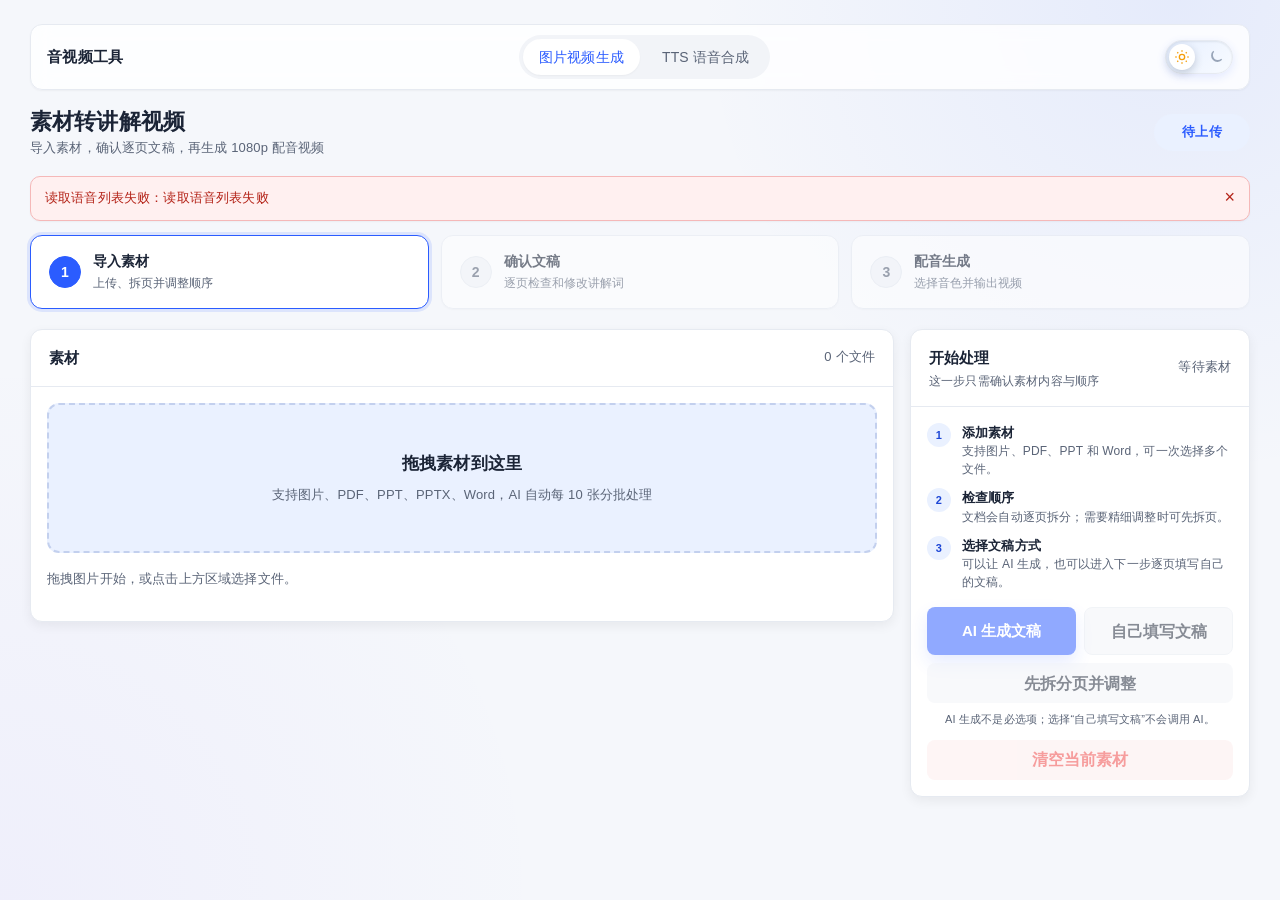
==== static/index.html @ 67757ec8 "feat: add interactive voice clip editor" ====
<!DOCTYPE html>
<html lang="zh-CN">
<head>
    <meta charset="UTF-8">
    <meta name="viewport" content="width=device-width, initial-scale=1.0">
    <title>音视频工具</title>
    <script>
        (function () {
            const key = 'toolbox-color-theme';
            let saved = null;
            try { saved = localStorage.getItem(key); } catch (e) {}
            const preferred = window.matchMedia && window.matchMedia('(prefers-color-scheme: dark)').matches ? 'dark' : 'light';
            document.documentElement.dataset.theme = saved === 'dark' || saved === 'light' ? saved : preferred;
        }());
    </script>
    <style>
        * { box-sizing: border-box; margin: 0; padding: 0; }

        /* ===== 专业亲和浅色主题（贴合中国用户审美） ===== */
        :root {
            --bg: #f5f7fb;
            --panel: #ffffff;
            --soft: #f2f4f8;
            --line: #e6eaf1;
            --text: #1b2436;
            --muted: #5a6477;
            --accent: #2b5cff;
            --accent-dark: #1e47d6;
            --accent-soft: #eaf1ff;
            --violet: #7d5cff;
            --success: #16a34a;
            --warning: #f59e0b;
            --danger: #ef4444;
            --shadow-sm: 0 1px 2px rgba(15, 20, 25, 0.04);
            --shadow: 0 4px 12px rgba(15, 20, 25, 0.06);
            --radius: 12px;
            --radius-sm: 8px;
            --radius-pill: 100px;
        }

        body {
            min-height: 100vh;
            background: var(--bg);
            color: var(--text);
            font-family: "Source Han Sans CN", "PingFang SC", "Microsoft YaHei", "Segoe UI", sans-serif;
            padding: 24px;
            line-height: 1.6;
            letter-spacing: 0.01em;
            -webkit-font-smoothing: antialiased;
            text-rendering: optimizeLegibility;
        }

        button, input, select, textarea { font: inherit; }
        .app { max-width: 1220px; margin: 0 auto; }

        .top {
            display: flex;
            align-items: center;
            justify-content: space-between;
            gap: 16px;
            margin-bottom: 20px;
            flex-wrap: wrap;
        }

        h1 { font-size: 22px; line-height: 1.25; font-weight: 700; }
        h1 small { display: block; font-size: 13px; color: var(--muted); font-weight: 400; margin-top: 4px; }

        .state {
            min-width: 96px;
            border: 1px solid transparent;
            border-radius: var(--radius-pill);
            background: var(--accent-soft);
            color: var(--accent);
            padding: 7px 16px;
            text-align: center;
            font-size: 13px;
            font-weight: 700;
        }

        .dl-btn {
            display: inline-flex; align-items: center; justify-content: center;
            width: 100%; min-height: 40px; background: var(--accent); color: #fff;
            border: 0; border-radius: 9px; font-weight: 800; text-decoration: none;
            cursor: pointer; margin-top: 8px;
        }
        .dl-btn:hover { background: var(--accent-dark); }

        /* ===== 步骤条 Stepper ===== */
        .stepper {
            display: grid;
            grid-template-columns: repeat(3, 1fr);
            gap: 12px;
            margin-bottom: 20px;
        }

        .step-nav {
            display: flex;
            align-items: center;
            gap: 12px;
            border: 1px solid var(--line);
            border-radius: var(--radius);
            background: var(--panel);
            padding: 14px 18px;
            cursor: pointer;
            box-shadow: var(--shadow-sm);
            transition: border-color 0.2s ease, box-shadow 0.2s ease, transform 0.2s ease;
            width: 100%; color: inherit; text-align: left; font: inherit;
        }
        .step-nav:hover { box-shadow: var(--shadow); transform: translateY(-1px); }
        .step-nav:disabled { cursor: not-allowed; opacity: 0.58; transform: none; box-shadow: var(--shadow-sm); }
        .step-nav.active {
            border-color: var(--accent);
            box-shadow: 0 0 0 3px rgba(43, 92, 255, 0.12);
        }
        .step-nav.done { border-color: var(--line); background: var(--soft); }

        .step-num {
            flex: 0 0 auto;
            width: 32px; height: 32px;
            border-radius: 50%;
            display: inline-flex; align-items: center; justify-content: center;
            background: var(--soft);
            border: 1px solid var(--line);
            color: var(--muted);
            font-weight: 800; font-size: 14px;
            transition: background 0.2s ease, color 0.2s ease;
        }
        .step-nav.active .step-num { background: var(--accent); border-color: var(--accent); color: #fff; }
        .step-nav.done .step-num { background: var(--accent-dark); border-color: var(--accent-dark); color: #fff; }

        .step-label { display: flex; flex-direction: column; }
        .step-label .t { font-size: 14px; font-weight: 700; color: var(--text); }
        .step-label .s { font-size: 12px; color: var(--muted); margin-top: 2px; }

        /* ===== 通用面板 ===== */
        .workspace {
            display: grid;
            grid-template-columns: minmax(0, 1fr) 340px;
            gap: 16px;
            align-items: start;
        }

        .panel {
            border: 1px solid var(--line);
            border-radius: var(--radius);
            background: var(--panel);
            box-shadow: var(--shadow);
            overflow: hidden;
        }

        .panel-head {
            display: flex;
            align-items: center;
            justify-content: space-between;
            gap: 10px;
            padding: 16px 18px;
            border-bottom: 1px solid var(--line);
        }

        .panel-title { font-size: 15px; font-weight: 700; color: var(--text); }
        .count { color: var(--muted); font-size: 13px; }
        .panel-heading { min-width: 0; }
        .panel-subtitle { margin-top: 3px; color: var(--muted); font-size: 12px; line-height: 1.45; }
        .app-notice {
            display: none; align-items: flex-start; justify-content: space-between; gap: 12px;
            margin-bottom: 14px; padding: 11px 14px; border: 1px solid #bfd0ff; border-radius: 10px;
            background: var(--accent-soft); color: var(--accent-dark); font-size: 13px;
            position: sticky; top: 68px; z-index: 45; box-shadow: var(--shadow-sm);
        }
        .app-notice.active { display: flex; }
        .app-notice.error { border-color: #f5b8b8; background: #fff0f0; color: #b42318; }
        .app-notice.success { border-color: #b7dfc4; background: #edf9f1; color: #237a43; }
        .app-notice button { border: 0; background: transparent; color: inherit; cursor: pointer; font-size: 18px; line-height: 1; }

        /* ===== 上传区 ===== */
        .upload {
            margin: 16px;
            min-height: 150px;
            border: 2px dashed #c3d0ee;
            border-radius: var(--radius);
            background: var(--accent-soft);
            display: grid;
            place-items: center;
            text-align: center;
            padding: 24px;
            cursor: pointer;
            transition: border-color 0.18s ease, background 0.18s ease, box-shadow 0.18s ease;
        }
        .upload:hover, .upload.dragover { border-color: var(--accent); background: #e2ecff; box-shadow: var(--shadow-sm); }
        .upload.disabled { opacity: 0.58; cursor: not-allowed; pointer-events: none; }
        .upload-main { font-size: 17px; font-weight: 700; color: var(--text); }
        .upload-sub { margin-top: 8px; color: var(--muted); font-size: 13px; line-height: 1.6; }

        .file-input { display: none; }
        .empty { padding: 0 16px 16px; color: var(--muted); font-size: 13px; }

        /* ===== 素材列表 ===== */
        .image-list { display: flex; flex-direction: column; gap: 12px; padding: 0 16px 16px; }

        .image-row {
            display: grid;
            grid-template-columns: 54px 42px 230px minmax(0, 1fr) 54px;
            min-height: 150px;
            border: 1px solid var(--line);
            border-radius: var(--radius);
            overflow: hidden;
            background: var(--panel);
            box-shadow: var(--shadow-sm);
            animation: rise 0.3s ease;
        }
        @keyframes rise { from { opacity: 0; transform: translateY(6px); } to { opacity: 1; transform: none; } }

        .index-cell { display: grid; place-items: center; border-right: 1px solid var(--line); background: var(--soft); }
        .index {
            width: 32px; height: 32px; border-radius: var(--radius-sm);
            display: inline-flex; align-items: center; justify-content: center;
            background: var(--accent); color: #fff; font-size: 14px; font-weight: 700;
        }

        .arrows { display: grid; grid-template-rows: 1fr 1fr; border-right: 1px solid var(--line); background: var(--soft); }
        .arrow {
            border: 0; border-bottom: 1px solid var(--line); background: #fff;
            color: var(--accent-dark); cursor: pointer; font-size: 20px; line-height: 1;
        }
        .arrow:last-child { border-bottom: 0; }
        .arrow:disabled, .remove:disabled { opacity: 0.35; cursor: not-allowed; }

        .thumb { position: relative; background: #eef1ee; border-right: 1px solid var(--line); overflow: hidden; }
        .thumb img { width: 100%; height: 100%; display: block; object-fit: contain; }
        .thumb-preview { width: 100%; height: 100%; padding: 0; border: 0; background: transparent; cursor: zoom-in; }
        .thumb-preview::after {
            content: "点击查看大图"; position: absolute; left: 50%; bottom: 10px;
            transform: translate(-50%, 6px);
            padding: 4px 9px; border-radius: 6px; background: rgba(15, 20, 25, 0.78);
            color: #fff; font-size: 12px; font-weight: 700; white-space: nowrap;
            opacity: 0; transition: opacity 0.18s ease, transform 0.18s ease; pointer-events: none;
        }
        .thumb-preview:hover::after, .thumb-preview:focus-visible::after { opacity: 1; transform: translate(-50%, 0); }
        .thumb-preview:focus-visible { outline: 3px solid rgba(43, 92, 255, 0.4); outline-offset: -3px; }
        .thumb-preview img { transition: transform 0.22s ease; }
        .thumb-preview:hover img { transform: scale(1.03); }
        .doc-thumb { width: 100%; height: 100%; display: grid; place-items: center; background: #eef1ee; color: var(--accent-dark); font-size: 22px; font-weight: 900; }

        .meta { min-width: 0; display: flex; flex-direction: column; justify-content: center; gap: 8px; padding: 14px 20px; }
        .name { overflow: hidden; text-overflow: ellipsis; white-space: nowrap; font-size: 17px; font-weight: 800; }
        .hint { color: var(--muted); font-size: 13px; }

        .image-controls { display: grid; grid-template-columns: repeat(3, minmax(120px, 1fr)); gap: 8px; margin-top: 3px; }
        .control-field { display: grid; gap: 4px; min-width: 0; }
        .control-field label { color: var(--muted); font-size: 12px; font-weight: 800; }
        .control-field select {
            width: 100%; min-height: 34px; border: 1px solid var(--line);
            border-radius: 8px; background: #fff; color: var(--text); padding: 6px 8px;
        }

        .remove-cell { display: grid; place-items: center; padding: 10px; }
        .remove {
            width: 40px; height: 40px; border: 0; border-radius: var(--radius-sm);
            background: #fdecec; color: var(--danger); cursor: pointer; font-size: 22px; line-height: 1; font-weight: 700;
            transition: background 0.18s ease, color 0.18s ease;
        }
        .remove:hover { background: var(--danger); color: #fff; }

        /* ===== 侧栏 ===== */
        .side { position: sticky; top: 24px; }
        .side-body { padding: 16px; }

        .field-label { color: var(--muted); font-size: 13px; font-weight: 800; margin-bottom: 8px; }
        .block { margin-bottom: 16px; }
        .block:last-child { margin-bottom: 0; }
        .workflow-tips { display: grid; gap: 10px; margin-bottom: 16px; }
        .workflow-tip { display: grid; grid-template-columns: 26px 1fr; gap: 9px; align-items: start; font-size: 12px; color: var(--muted); line-height: 1.5; }
        .workflow-tip b { display: grid; place-items: center; width: 24px; height: 24px; border-radius: 50%; background: var(--accent-soft); color: var(--accent-dark); font-size: 11px; }
        .workflow-tip strong { display: block; color: var(--text); font-size: 13px; }
        .manuscript-choice { display: grid; grid-template-columns: 1fr 1fr; gap: 8px; }
        .manuscript-choice .secondary { min-height: 48px; padding: 0 12px; border: 1px solid var(--line); }
        .action-note { margin-top: 8px; color: var(--muted); font-size: 11px; line-height: 1.5; text-align: center; }

        .output-row { display: grid; grid-template-columns: minmax(0, 1fr) 88px; gap: 8px; margin-bottom: 14px; }
        .output-path {
            min-width: 0; border: 1px solid var(--line); border-radius: 8px; background: var(--soft);
            padding: 9px 11px; color: var(--muted); font-size: 12px; overflow: hidden;
            text-overflow: ellipsis; white-space: nowrap;
        }
        input.output-path { width: 100%; outline: none; }
        input.output-path:focus { border-color: var(--accent); background: var(--panel); }
        .text-input {
            width: 100%; min-height: 42px; border: 1px solid var(--line); border-radius: var(--radius-sm);
            background: var(--panel); color: var(--text); padding: 9px 12px; font-size: 14px; outline: none;
            transition: border-color 0.18s ease, box-shadow 0.18s ease;
        }
        .text-input:focus { border-color: var(--accent); box-shadow: 0 0 0 3px rgba(43, 92, 255, 0.12); }
        .text-input:disabled { background: var(--soft); color: var(--muted); cursor: not-allowed; }

        .segmented { display: grid; grid-template-columns: repeat(auto-fit, minmax(90px, 1fr)); gap: 6px; }
        .segment {
            min-height: 38px; border: 1px solid var(--line); border-radius: var(--radius-sm); background: var(--panel);
            color: var(--muted); cursor: pointer; font-weight: 700; font-size: 13px;
            transition: border-color 0.18s ease, background 0.18s ease, color 0.18s ease;
        }
        .segment:hover { border-color: var(--accent); color: var(--accent); }
        .segment.active { border-color: var(--accent); background: var(--accent); color: #fff; }

        .row-actions { display: grid; grid-template-columns: 1fr 1fr; gap: 8px; }
        .primary, .secondary {
            border-radius: var(--radius-sm); font-weight: 700; border: 0; cursor: pointer;
            transition: background 0.18s ease, box-shadow 0.18s ease, filter 0.18s ease;
        }
        .primary {
            width: 100%; min-height: 48px; background: var(--accent); color: #fff; font-size: 15px;
            box-shadow: 0 8px 18px rgba(43, 92, 255, 0.22);
        }
        .primary:hover:not(:disabled) { background: var(--accent-dark); }
        .primary:disabled, .secondary:disabled { opacity: 0.52; cursor: not-allowed; }
        .secondary { min-height: 40px; background: var(--soft); color: var(--text); }
        .secondary:hover:not(:disabled) { filter: brightness(0.97); }
        .secondary.danger { background: #fdecec; color: var(--danger); }

        /* ===== 语音 / 音色 管理 ===== */
        .voice-list { display: grid; gap: 8px; }
        .voice-item {
            display: grid; grid-template-columns: 20px minmax(0, 1fr); align-items: center; gap: 8px 10px;
            border: 1px solid var(--line); border-radius: var(--radius-sm); background: var(--panel); padding: 10px 12px; cursor: pointer;
            transition: border-color 0.18s ease, background 0.18s ease;
        }
        .voice-item.unavailable { border-color: #d7dee8; background: #f8fafc; }
        .voice-item.selected { border-color: var(--accent); background: var(--accent-soft); }
        .voice-dot { width: 16px; height: 16px; border-radius: 50%; border: 2px solid var(--line); display: inline-block; }
        .voice-item.selected .voice-dot { border-color: var(--accent); background: var(--accent); }
        .voice-main { min-width: 0; display: flex; flex-direction: column; gap: 1px; }
        .voice-name { font-size: 13px; font-weight: 700; overflow: hidden; text-overflow: ellipsis; white-space: nowrap; }
        .voice-tag { display: block; font-size: 11px; color: var(--muted); line-height: 1.45; white-space: normal; overflow-wrap: anywhere; }
        .voice-row { display: flex; flex-wrap: wrap; gap: 8px; }
        .voice-row .voice-engine-select { flex: 1 1 160px; min-height: 40px; border-radius: 9px; border: 1px solid #cdd5dd; background: #fff; color: var(--accent-dark); padding: 0 10px; }
        .voice-row .secondary { flex: 1 1 140px; }
        .voice-actions { grid-column: 2; display: flex; gap: 6px; flex-wrap: wrap; align-items: center; }
        .voice-actions button {
            border: 1px solid #cbd6e8; background: #fff; color: var(--accent-dark); border-radius: 6px;
            cursor: pointer; font-size: 12px; font-weight: 700; padding: 5px 9px; white-space: nowrap;
        }
        .voice-actions button:hover { border-color: var(--accent); background: var(--accent-soft); }
        .voice-actions button[data-action="sync"] { border-color: var(--accent); background: var(--accent); color: #fff; }
        .voice-actions button[data-action="sync"]:hover { background: var(--accent-dark); }
        .voice-actions button.del { background: #f3e3e1; color: var(--danger); }
        .voice-error { color: var(--danger); font-size: 12px; margin-top: 6px; min-height: 1px; }

        /* ===== 音色二级分组 ===== */
        .voice-group { border: 1px solid var(--line); border-radius: 10px; background: #fff; overflow: hidden; }
        .voice-group + .voice-group { margin-top: 8px; }
        .voice-group-summary { display: flex; align-items: center; gap: 8px; cursor: pointer; list-style: none; padding: 10px 12px; background: #f8fafc; color: var(--accent-dark); font-size: 13px; font-weight: 800; user-select: none; }
        .voice-group-summary::-webkit-details-marker { display: none; }
        .voice-group-arrow { display: inline-block; width: 12px; color: var(--muted); transition: transform .18s ease; font-size: 10px; }
        .voice-group[open] > .voice-group-summary .voice-group-arrow { transform: rotate(90deg); }
        .voice-group-title { flex: 1; min-width: 0; }
        .voice-group-count { display: inline-flex; align-items: center; justify-content: center; min-width: 22px; height: 20px; padding: 0 7px; border-radius: 10px; background: var(--accent-soft); color: var(--accent-dark); font-size: 11px; font-weight: 700; }
        .voice-group-body { padding: 8px 8px 8px 12px; display: grid; gap: 8px; }
        .voice-subgroup { display: grid; gap: 6px; }
        .voice-subgroup-title { font-size: 11px; font-weight: 800; color: var(--muted); padding: 2px 0 0 2px; letter-spacing: 0.5px; }
        .voice-group .voice-item { padding: 7px 10px; }

        .voice-create { margin-top: 10px; border: 1px solid var(--line); border-radius: 10px; background: #fff; overflow: hidden; }
        .voice-create > summary { display: flex; align-items: center; justify-content: space-between; gap: 10px; cursor: pointer; list-style: none; padding: 10px 12px; color: var(--accent-dark); font-size: 13px; font-weight: 800; }
        .voice-create > summary::-webkit-details-marker { display: none; }
        .voice-create > summary::after { content: "+"; display: grid; place-items: center; width: 22px; height: 22px; border-radius: 50%; background: var(--accent-soft); color: var(--accent); font-size: 17px; line-height: 1; }
        .voice-create[open] > summary::after { content: "−"; }
        .voice-create-body { border-top: 1px solid var(--line); padding: 12px; }
        .voice-guide { display: grid; gap: 7px; margin-bottom: 11px; }
        .voice-guide-row { display: grid; grid-template-columns: 20px 1fr; gap: 8px; align-items: start; color: var(--muted); font-size: 11px; line-height: 1.5; }
        .voice-guide-row b { display: grid; place-items: center; width: 19px; height: 19px; border-radius: 50%; background: var(--accent-soft); color: var(--accent-dark); font-size: 10px; }
        .voice-drop {
            border: 1.5px dashed #b7c3d4; border-radius: 9px; padding: 14px 12px; text-align: center;
            background: #fff; color: var(--muted); cursor: pointer; transition: 0.18s ease;
        }
        .voice-drop:hover, .voice-drop.dragover { border-color: var(--accent); background: var(--accent-soft); color: var(--accent-dark); }
        .voice-drop strong { display: block; color: var(--text); font-size: 13px; margin-bottom: 3px; }
        .voice-file-meta { margin-top: 7px; font-size: 12px; color: var(--muted); line-height: 1.5; overflow-wrap: anywhere; }
        .voice-file-meta.ready { color: #347552; font-weight: 700; }
        .voice-audio-preview { display: none; width: 100%; height: 34px; margin-top: 8px; }
        .voice-audio-preview.active { display: block; }
        .voice-clip-editor { margin-top: 10px; padding: 10px; border: 1px solid var(--line); border-radius: 9px; background: var(--soft); }
        .voice-waveform { display: block; width: 100%; height: 72px; border-radius: 7px; cursor: grab; touch-action: none; }
        .voice-waveform.dragging { cursor: grabbing; }
        .voice-waveform.resizing { cursor: ew-resize; }
        .voice-clip-summary { margin-top: 7px; color: var(--accent-dark); font-size: 12px; font-weight: 800; }
        .voice-clip-actions { display: flex; flex-wrap: wrap; gap: 7px; margin-top: 9px; }
        .voice-clip-actions button { min-height: 34px; padding: 6px 10px; border: 1px solid var(--line); border-radius: 7px; background: #fff; color: var(--text); cursor: pointer; font-weight: 700; }
        .voice-denoise { display: flex; gap: 7px; align-items: flex-start; margin-top: 9px; color: var(--text); font-size: 12px; line-height: 1.4; }
        .voice-processed-preview { width: 100%; height: 34px; margin-top: 8px; }
        .voice-train-fields { display: grid; gap: 8px; margin-top: 10px; }
        .voice-train-fields label > span { display: block; margin-bottom: 4px; color: var(--text); font-size: 12px; font-weight: 700; }
        .voice-train-fields textarea { min-height: 72px; resize: vertical; padding-top: 9px; line-height: 1.45; font-family: inherit; }
        .voice-train-consent { display: flex; align-items: flex-start; gap: 7px; font-size: 12px; line-height: 1.5; color: var(--muted); }
        .voice-create-status { min-height: 18px; margin-top: 8px; color: var(--muted); font-size: 12px; line-height: 1.45; }
        .voice-create-status.error { color: var(--danger); }
        .voice-create-status.success { color: #347552; font-weight: 700; }
        .voice-create-submit { min-height: 42px; margin-top: 2px; font-size: 13px; box-shadow: none; }

        .advanced-settings { border: 1px solid var(--line); border-radius: 9px; background: var(--soft); overflow: hidden; }
        .advanced-settings > summary { cursor: pointer; list-style: none; padding: 10px 12px; color: var(--muted); font-size: 12px; font-weight: 800; }
        .advanced-settings > summary::-webkit-details-marker { display: none; }
        .advanced-settings > summary::before { content: "▸ "; }
        .advanced-settings[open] > summary::before { content: "▾ "; }
        .advanced-settings-body { display: grid; gap: 14px; padding: 0 12px 12px; }
        .advanced-settings-body .block { margin: 0; }
        .speed-control { display: grid; grid-template-columns: 1fr auto; gap: 8px 10px; align-items: center; }
        .speed-control input { width: 100%; accent-color: var(--accent); }
        .speed-value { min-width: 48px; text-align: right; color: var(--accent-dark); font-weight: 800; font-variant-numeric: tabular-nums; }
        .speed-scale { grid-column: 1 / -1; display: flex; justify-content: space-between; color: var(--muted); font-size: 10px; }
        .background-music-actions { display: flex; gap: 8px; margin-top: 8px; }
        .background-music-actions .secondary { flex: 1; min-height: 34px; }
        .background-music-status { min-height: 18px; margin-top: 7px; color: var(--muted); font-size: 12px; overflow-wrap: anywhere; }
        .background-music-status.ready { color: #347552; font-weight: 700; }
        .background-music-status.error { color: var(--danger); }
        .manuscript-validation { display: none; margin: 0 16px 14px; padding: 9px 12px; border-radius: 8px; background: #fff5e6; color: #9a5b00; font-size: 12px; }
        .manuscript-validation.active { display: block; }

        /* ===== 性能 / GPU 折叠区 ===== */
        details.gpu { margin-top: 4px; border: 1px solid var(--line); border-radius: 9px; background: var(--soft); padding: 4px 12px; }
        details.gpu > summary { cursor: pointer; color: var(--muted); font-size: 13px; font-weight: 800; padding: 8px 0; list-style: none; }
        details.gpu > summary::-webkit-details-marker { display: none; }
        details.gpu > summary::before { content: "▸ "; }
        details.gpu[open] > summary::before { content: "▾ "; }
        .gpu-grid { display: grid; gap: 6px; padding: 4px 0 12px; font-size: 12px; color: var(--muted); }
        .gpu-grid .row { display: flex; justify-content: space-between; gap: 10px; }
        .gpu-grid .row b { color: var(--text); font-weight: 700; text-align: right; }
        .gpu-on { color: #4f8a6a; font-weight: 800; }
        .gpu-off { color: var(--danger); font-weight: 800; }

        /* ===== 旁白 / 音色 GPU 加速总开关 ===== */
        .gpu-voice { margin-top: 12px; border-top: 1px dashed var(--line); padding-top: 12px; }
        .gpu-voice-title { display: block; font-size: 12px; font-weight: 800; color: var(--muted); margin-bottom: 8px; }
        .gpu-voice-info { font-size: 12px; color: var(--text); font-weight: 700; margin-bottom: 8px; }
        .gpu-voice-status { font-size: 12px; margin-bottom: 8px; }
        .gpu-voice-status.on { color: #4f8a6a; font-weight: 800; }
        .gpu-voice-status.warn { color: var(--danger); font-weight: 800; }
        .gpu-voice-status.off { color: var(--muted); }

        .gpu-btn { width: 100%; min-height: 38px; border: 0; border-radius: 8px; cursor: pointer; font-size: 13px; font-weight: 800; }
        .gpu-btn.primary { background: var(--accent); color: #fff; }
        .gpu-btn.primary:hover:not(:disabled) { background: var(--accent-dark); }
        .gpu-btn.success { background: #e6f1ea; color: #4f8a6a; }
        .gpu-btn.warn { background: #fdf0ee; color: var(--danger); }
        .gpu-btn:disabled { opacity: 0.6; cursor: not-allowed; }

        .gpu-progress { margin-top: 10px; }
        .gpu-progress-text { margin-top: 6px; font-size: 12px; color: var(--muted); line-height: 1.5; }

        .gpu-voice-hint {
            margin-top: 10px; font-size: 12px; color: var(--muted); line-height: 1.55;
            border: 1px solid var(--line); border-radius: 8px; background: var(--soft); padding: 9px 11px;
        }

        /* ===== GPU 语音加速确认弹窗 ===== */
        .gpu-panel {
            position: fixed; inset: 0; z-index: 1100; display: none; align-items: center; justify-content: center;
            padding: 24px; background: rgba(15, 20, 25, 0.5); backdrop-filter: blur(3px);
        }
        .gpu-panel.open { display: flex; }
        .gpu-panel-card {
            width: min(460px, 92vw); background: var(--panel); border-radius: var(--radius);
            box-shadow: 0 24px 70px rgba(15, 20, 25, 0.18); padding: 22px;
            display: flex; flex-direction: column; gap: 14px;
        }
        .gpu-panel-title { font-size: 16px; font-weight: 800; color: var(--text); }
        .gpu-panel-text { font-size: 13px; color: var(--muted); line-height: 1.65; }
        .gpu-panel-actions { display: grid; gap: 8px; }
        .gpu-panel-actions .secondary { min-height: 40px; border-radius: 9px; }

        /* ===== 进度 ===== */
        .progress-card { display: none; margin-top: 14px; border-top: 1px solid var(--line); padding-top: 14px; }
        .progress-card.active { display: block; }
        .wait-line { display: flex; align-items: center; gap: 10px; margin-bottom: 12px; }
        .spinner {
            display: none; width: 22px; height: 22px; border-radius: 50%;
            border: 3px solid #d7dcd8; border-top-color: var(--accent); animation: spin 0.8s linear infinite;
        }
        .spinner.active { display: inline-block; }
        @keyframes spin { to { transform: rotate(360deg); } }
        .wait-title { font-size: 15px; font-weight: 800; }
        .wait-sub { margin-top: 2px; color: var(--muted); font-size: 12px; }
        .bar { height: 14px; border-radius: 999px; overflow: hidden; background: #e0e4e1; }
        .fill { height: 100%; width: 0%; background: var(--accent); transition: width 0.35s ease; }
        .progress-text { margin-top: 9px; color: var(--muted); font-size: 13px; line-height: 1.5; }
        .material-progress { width: min(520px, 100%); margin-top: 8px; }
        .material-progress .bar { height: 12px; }
        .progress-card.indeterminate .fill, .material-progress.indeterminate .fill {
            background-image: linear-gradient(110deg, var(--accent) 0 35%, #7f9dff 45% 60%, var(--accent) 70% 100%);
            background-size: 220% 100%;
            animation: progress-flow 1.25s linear infinite;
        }
        @keyframes progress-flow { to { background-position: -220% 0; } }
        .material-progress-meta { display: flex; justify-content: space-between; gap: 10px; margin-top: 7px; color: var(--muted); font-size: 11px; }
        .material-live-log { margin-top: 7px; min-height: 18px; color: var(--text); font-size: 12px; line-height: 1.5; }

        .download { display: none; margin-top: 14px; border-top: 1px solid var(--line); padding-top: 14px; }
        .download.active { display: grid; gap: 8px; }
        .download button {
            display: inline-flex; width: 100%; min-height: 40px; align-items: center; justify-content: center;
            background: var(--accent); color: #fff; border: 0; border-radius: 9px; cursor: pointer; font-weight: 800;
        }
        .download button.secondary-result { background: var(--soft); color: var(--text); border: 1px solid var(--line); }
        .download button.secondary-result:hover { border-color: var(--accent); color: var(--accent-dark); }

        /* ===== Step ② 文稿 ===== */
        .ms-toolbar {
            display: flex; align-items: center; gap: 10px; flex-wrap: wrap;
            padding: 14px 16px; border-bottom: 1px solid var(--line);
        }
        .ms-filename { flex: 1 1 280px; min-width: 200px; }
        .ms-filename label { display: block; color: var(--muted); font-size: 12px; font-weight: 800; margin-bottom: 5px; }
        .ms-toolbar .primary, .ms-toolbar .secondary { min-height: 40px; width: auto; padding: 0 16px; }
        .ms-toolbar .secondary { border-radius: 9px; }

        .ms-list { display: grid; grid-template-columns: repeat(auto-fill, minmax(420px, 1fr)); gap: 14px; padding: 16px; }
        .ms-card {
            display: grid; grid-template-columns: 150px minmax(0, 1fr);
            border: 1px solid var(--line); border-radius: var(--radius); overflow: hidden; background: #fff;
            animation: rise 0.3s ease;
        }
        .ms-thumb { background: #eef1ee; min-height: 150px; display: grid; place-items: center; }
        .ms-thumb img { width: 100%; height: 100%; object-fit: contain; }
        .ms-body { display: flex; flex-direction: column; gap: 8px; padding: 12px 14px; min-width: 0; }
        .ms-head { display: flex; align-items: baseline; gap: 8px; }
        .ms-page { font-size: 13px; font-weight: 800; color: var(--accent); white-space: nowrap; }
        .ms-name { font-size: 13px; color: var(--muted); overflow: hidden; text-overflow: ellipsis; white-space: nowrap; }
        .ms-text {
            width: 100%; min-height: 168px; resize: vertical; border: 1px solid var(--line); border-radius: 8px;
            background: var(--soft); color: var(--text); padding: 10px 12px; font-size: 14px; line-height: 1.6; outline: none;
        }
        .ms-text:focus { border-color: var(--accent); background: #fff; box-shadow: 0 0 0 3px rgba(43, 92, 255, 0.12); }
        .ms-text.invalid { border-color: var(--warning); background: #fffaf0; }
        .ms-foot { display: flex; justify-content: flex-end; }
        .ms-count { font-size: 12px; color: var(--muted); }

        /* ===== Step ③ 生成 ===== */
        .gen-summary { padding: 16px; display: grid; gap: 10px; }
        .gen-row { display: flex; justify-content: space-between; gap: 12px; font-size: 14px; border-bottom: 1px dashed var(--line); padding-bottom: 8px; }
        .gen-row:last-child { border-bottom: 0; }
        .gen-row .k { color: var(--muted); }
        .gen-row .v { font-weight: 700; text-align: right; overflow: hidden; text-overflow: ellipsis; }
        .gen-actions { display: grid; grid-template-columns: 1fr 1fr; gap: 8px; margin-top: 6px; }

        /* ===== 日志 ===== */
        details.logs { margin-top: 14px; }
        details.logs summary { cursor: pointer; color: var(--muted); font-size: 13px; font-weight: 800; }
        .log {
            margin-top: 9px; max-height: 180px; overflow-y: auto; border-radius: 8px;
            background: #2b302c; color: #d8e0dc; padding: 9px 11px;
            font-family: Consolas, "Courier New", monospace; font-size: 12px; line-height: 1.55;
        }
        .log-entry { border-bottom: 1px solid rgba(255, 255, 255, 0.08); padding: 4px 0; }
        .log-entry.error { color: #f0b4ac; }
        .log-entry.success { color: #a6ecc4; }

        body.preview-open { overflow: hidden; }
        .image-dialog {
            position: fixed; inset: 0; z-index: 1000; display: none; align-items: center; justify-content: center;
            padding: 28px; background: rgba(15, 20, 25, 0.74); backdrop-filter: blur(4px);
        }
        .image-dialog.open { display: flex; }
        .image-dialog-box { position: relative; display: flex; flex-direction: column; gap: 10px; width: min(1180px, 94vw); max-height: 92vh; }
        .image-dialog-close {
            position: absolute; top: 12px; right: 12px; z-index: 1; width: 42px; height: 42px;
            border: 1px solid rgba(255, 255, 255, 0.35); border-radius: 8px; background: rgba(15, 20, 25, 0.76);
            color: #fff; cursor: pointer; font-size: 28px; line-height: 1;
        }
        .image-dialog-content { min-height: 0; border-radius: 12px; background: #1b2436; box-shadow: 0 24px 70px rgba(15, 20, 25, 0.4); overflow: hidden; }
        .image-dialog-content img { display: block; width: 100%; max-height: calc(92vh - 48px); object-fit: contain; }
        .image-dialog-caption { overflow: hidden; color: #fff; font-size: 13px; text-align: center; text-overflow: ellipsis; white-space: nowrap; }

        .hidden { display: none !important; }

        @media (max-width: 920px) {
            body { padding: 12px; }
            .top, .workspace { display: block; }
            .state, .side { margin-top: 12px; }
            .side { position: static; }
            .stepper { grid-template-columns: repeat(3, 1fr); gap: 6px; }
            .step-nav { padding: 10px; justify-content: center; }
            .step-label .s { display: none; }
            .image-row { grid-template-columns: 48px 38px 120px minmax(0, 1fr) 46px; }
            .name { font-size: 15px; }
            .meta { padding: 12px; }
            .image-controls { grid-template-columns: 1fr; }
            .ms-list { grid-template-columns: 1fr; }
            .ms-card { grid-template-columns: 110px minmax(0, 1fr); }
            .image-dialog { padding: 14px; }
        }

        /* ===== 主导航（页面切换） ===== */
        .mainnav{position:sticky;top:0;z-index:50;display:flex;align-items:center;justify-content:space-between;gap:16px;padding:10px 16px;margin-bottom:18px;background:rgba(255,255,255,.82);-webkit-backdrop-filter:blur(10px);backdrop-filter:blur(10px);border:1px solid var(--line,#e6eaf1);border-radius:var(--radius,12px);box-shadow:var(--shadow-sm,0 1px 2px rgba(15,20,25,.04))}
        .nav-brand{font-weight:700;font-size:15px;color:var(--text,#1b2436);text-decoration:none;letter-spacing:.02em;white-space:nowrap}
        .nav-brand:hover{color:var(--accent,#2b5cff)}
        .nav-links{display:flex;gap:6px;background:var(--soft,#f2f4f8);padding:4px;border-radius:var(--radius-pill,100px)}
        .nav-link{padding:7px 16px;border-radius:var(--radius-pill,100px);color:var(--muted,#5a6477);text-decoration:none;font-size:14px;font-weight:500;transition:color .15s ease,background .15s ease,box-shadow .15s ease;white-space:nowrap}
        .nav-link:hover{color:var(--text,#1b2436)}
        .nav-link.active{background:var(--panel,#fff);color:var(--accent,#2b5cff);box-shadow:var(--shadow-sm,0 1px 2px rgba(15,20,25,.04))}
        @media (max-width:560px){.mainnav{flex-direction:column;align-items:stretch;gap:10px}.nav-links{justify-content:center}}

        /* ===== 深色模式与主题开关 ===== */
        html { color-scheme: light; }
        html[data-theme="dark"] {
            color-scheme: dark;
            --bg: #090e1a;
            --panel: #111827;
            --soft: #182235;
            --line: #28364d;
            --text: #edf2ff;
            --muted: #9ba9bf;
            --accent: #7c9cff;
            --accent-dark: #a9bcff;
            --accent-soft: #1a2948;
            --violet: #a78bfa;
            --success: #4ade80;
            --warning: #fbbf24;
            --danger: #fb7185;
            --shadow-sm: 0 1px 2px rgba(0, 0, 0, .25);
            --shadow: 0 12px 30px rgba(0, 0, 0, .22);
        }
        body {
            background-image:
                radial-gradient(circle at 92% 0%, rgba(43, 92, 255, .08), transparent 30rem),
                radial-gradient(circle at 0% 100%, rgba(125, 92, 255, .05), transparent 34rem);
            background-attachment: fixed;
            transition: background-color .28s ease, color .28s ease;
        }
        html[data-theme="dark"] body {
            background-image:
                radial-gradient(circle at 92% 0%, rgba(124, 156, 255, .16), transparent 32rem),
                radial-gradient(circle at 0% 100%, rgba(167, 139, 250, .1), transparent 36rem);
        }
        .theme-toggle {
            position: relative; flex: 0 0 auto; width: 68px; height: 34px; padding: 0;
            border: 1px solid var(--line); border-radius: 999px;
            background: linear-gradient(135deg, #e6efff, #f8fbff); color: #49617f;
            cursor: pointer; box-shadow: inset 0 1px 2px rgba(15,20,25,.08), 0 3px 10px rgba(43,92,255,.12);
            transition: border-color .25s ease, background .25s ease, box-shadow .25s ease, transform .18s ease;
        }
        .theme-toggle::after {
            content: ""; position: absolute; top: 3px; left: 3px; width: 26px; height: 26px;
            border-radius: 50%; background: #fff; box-shadow: 0 3px 8px rgba(25,40,68,.22);
            transition: transform .3s cubic-bezier(.2,.8,.2,1), background .25s ease;
        }
        .theme-toggle:hover { transform: translateY(-1px); box-shadow: inset 0 1px 2px rgba(15,20,25,.08), 0 6px 16px rgba(43,92,255,.18); }
        .theme-toggle:active { transform: translateY(0) scale(.97); }
        .theme-toggle:focus-visible { outline: 3px solid rgba(124,156,255,.42); outline-offset: 3px; }
        .theme-icon {
            position: absolute; z-index: 1; top: 8px; width: 16px; height: 16px;
            pointer-events: none; transition: color .25s ease, opacity .25s ease;
        }
        .theme-icon-sun { left: 8px; color: #f59e0b; }
        .theme-icon-moon { right: 8px; color: #73839b; opacity: .7; }
        html[data-theme="dark"] .theme-toggle {
            border-color: #344561; background: linear-gradient(135deg, #111b30, #18243b);
            box-shadow: inset 0 1px 2px rgba(0,0,0,.38), 0 4px 14px rgba(0,0,0,.28);
        }
        html[data-theme="dark"] .theme-toggle::after {
            transform: translateX(34px); background: #243652; box-shadow: 0 3px 10px rgba(0,0,0,.45);
        }
        html[data-theme="dark"] .theme-icon-sun { color: #71809a; opacity: .65; }
        html[data-theme="dark"] .theme-icon-moon { color: #dbe7ff; opacity: 1; }
        .sr-only {
            position: absolute; width: 1px; height: 1px; padding: 0; margin: -1px;
            overflow: hidden; clip: rect(0,0,0,0); white-space: nowrap; border: 0;
        }
        html[data-theme="dark"] .mainnav { background: rgba(17,24,39,.84); }
        html[data-theme="dark"] :is(.arrow, .control-field select, .voice-row .voice-engine-select, .voice-actions button, .voice-group, .voice-create, .voice-drop, .ms-card, .ms-text:focus) {
            background: var(--panel); border-color: var(--line); color: var(--text);
        }
        html[data-theme="dark"] .voice-clip-actions button {
            background: var(--panel); border-color: var(--line); color: var(--text);
        }
        html[data-theme="dark"] :is(.thumb, .doc-thumb, .ms-thumb) { background: #0d1524; }
        html[data-theme="dark"] :is(.voice-item.unavailable, .voice-group-summary) { background: #141f31; border-color: var(--line); }
        html[data-theme="dark"] .upload:hover,
        html[data-theme="dark"] .upload.dragover { background: #203257; }
        html[data-theme="dark"] .manuscript-validation {
            background: #2d1820; color: #fda4af;
        }
        html[data-theme="dark"] .ms-text.invalid {
            background: #241820; border-color: #8f3f52; color: var(--text);
        }
        html[data-theme="dark"] .app-notice.error { background: #351a22; border-color: #713342; color: #fda4af; }
        html[data-theme="dark"] .remove { background: #351a22; }
        html[data-theme="dark"] .nav-link.active { box-shadow: 0 1px 5px rgba(0,0,0,.35); }
        @media (max-width:560px) {
            .mainnav { flex-direction: row; align-items: center; flex-wrap: wrap; }
            .nav-links { order: 3; width: 100%; }
            .theme-toggle { margin-left: auto; }
        }
        @media (prefers-reduced-motion: reduce) {
            body, .theme-toggle, .theme-toggle::after, .theme-icon { transition: none; }
        }
    </style>
</head>
<body>
    <main class="app">
        <nav class="mainnav" aria-label="主导航">
            <a class="nav-brand" href="/">音视频工具</a>
            <div class="nav-links">
                <a class="nav-link active" href="/" aria-current="page">图片视频生成</a>
                <a class="nav-link" href="/tts">TTS 语音合成</a>
            </div>
            <button class="theme-toggle" id="themeToggle" type="button" aria-label="切换到深色模式" aria-pressed="false" title="切换到深色模式">
                <svg class="theme-icon theme-icon-sun" aria-hidden="true" viewBox="0 0 24 24" fill="none" stroke="currentColor" stroke-width="2"><circle cx="12" cy="12" r="4"/><path d="M12 2v2M12 20v2M4.93 4.93l1.42 1.42M17.66 17.66l1.41 1.41M2 12h2M20 12h2M4.93 19.07l1.42-1.42M17.66 6.34l1.41-1.41"/></svg>
                <svg class="theme-icon theme-icon-moon" aria-hidden="true" viewBox="0 0 24 24" fill="none" stroke="currentColor" stroke-width="2"><path d="M20.5 15.5A8.5 8.5 0 0 1 8.5 3.5a8.5 8.5 0 1 0 12 12Z"/></svg>
                <span class="sr-only">切换页面颜色主题</span>
            </button>
        </nav>
        <header class="top">
            <h1>素材转讲解视频<small>导入素材，确认逐页文稿，再生成 1080p 配音视频</small></h1>
            <div class="state" id="statusChip">待上传</div>
        </header>

        <div class="app-notice" id="appNotice" role="status" aria-live="polite">
            <span id="appNoticeText"></span>
            <button id="appNoticeClose" type="button" aria-label="关闭提示">&times;</button>
        </div>

        <nav class="stepper" aria-label="视频生成步骤">
            <button class="step-nav active" type="button" data-step="1" aria-current="step">
                <span class="step-num">1</span>
                <span class="step-label"><span class="t">导入素材</span><span class="s">上传、拆页并调整顺序</span></span>
            </button>
            <button class="step-nav" type="button" data-step="2" disabled>
                <span class="step-num">2</span>
                <span class="step-label"><span class="t">确认文稿</span><span class="s">逐页检查和修改讲解词</span></span>
            </button>
            <button class="step-nav" type="button" data-step="3" disabled>
                <span class="step-num">3</span>
                <span class="step-label"><span class="t">配音生成</span><span class="s">选择音色并输出视频</span></span>
            </button>
        </nav>

        <!-- ===================== Step ① 素材 ===================== -->
        <section class="workspace" id="step1">
            <section class="panel">
                <div class="panel-head">
                    <div class="panel-title">素材</div>
                    <div class="count"><span id="imageCount">0 个文件</span></div>
                </div>

                <div class="upload" id="uploadArea" role="button" tabindex="0" aria-controls="fileInput">
                    <div>
                        <div class="upload-main">拖拽素材到这里</div>
                        <div class="upload-sub">支持图片、PDF、PPT、PPTX、Word，AI 自动每 10 张分批处理</div>
                    </div>
                    <input type="file" class="file-input" id="fileInput" multiple accept="image/*,.pdf,.ppt,.pptx,.doc,.docx,application/pdf">
                </div>

                <div class="empty" id="emptyState">拖拽图片开始，或点击上方区域选择文件。</div>
                <div class="image-list" id="imagePreview"></div>
            </section>

            <aside class="panel side">
                <div class="panel-head">
                    <div class="panel-heading">
                        <div class="panel-title">开始处理</div>
                        <div class="panel-subtitle">这一步只需确认素材内容与顺序</div>
                    </div>
                    <div class="count" id="estimatedTime">等待素材</div>
                </div>

                <div class="side-body">
                    <div class="workflow-tips">
                        <div class="workflow-tip"><b>1</b><span><strong>添加素材</strong>支持图片、PDF、PPT 和 Word，可一次选择多个文件。</span></div>
                        <div class="workflow-tip"><b>2</b><span><strong>检查顺序</strong>文档会自动逐页拆分；需要精细调整时可先拆页。</span></div>
                        <div class="workflow-tip"><b>3</b><span><strong>选择文稿方式</strong>可以让 AI 生成，也可以进入下一步逐页填写自己的文稿。</span></div>
                    </div>
                    <div class="manuscript-choice">
                        <button class="primary" id="genManuscriptBtn" disabled>AI 生成文稿</button>
                        <button class="secondary" id="manualManuscriptBtn" disabled>自己填写文稿</button>
                    </div>
                    <button class="secondary" id="splitBtn" disabled style="width:100%;margin-top:8px">先拆分页并调整</button>
                    <div class="action-note">AI 生成不是必选项；选择“自己填写文稿”不会调用 AI。</div>
                    <div id="msLoading" style="display:none; margin-top:12px">
                        <div class="wait-title" id="msWaitTitle">正在处理素材</div>
                        <div class="material-progress" id="materialProgress">
                            <div class="bar"><div class="fill" id="msProgressFill"></div></div>
                            <div class="progress-text" id="msSub">0% · 等待上传</div>
                            <div class="material-progress-meta"><span id="msElapsed">已用时 0 秒</span><span>可以继续停留在此页面</span></div>
                            <div class="material-live-log" id="msLiveLog" role="status" aria-live="polite">等待开始</div>
                        </div>
                    </div>
                    <button class="secondary danger" id="clearBtn" disabled style="width:100%;margin-top:12px">清空当前素材</button>
                </div>
            </aside>
        </section>

        <!-- ===================== Step ② 文稿 ===================== -->
        <section class="panel hidden" id="step2">
            <div class="panel-head">
                <div class="panel-heading">
                    <div class="panel-title">逐页确认讲解文稿</div>
                    <div class="panel-subtitle">重点检查人名、数字和专业术语；所有页面都有文稿后才能继续</div>
                </div>
                <div class="count" id="manuscriptHealth">等待文稿</div>
            </div>
            <div class="ms-toolbar">
                <div class="ms-filename">
                    <label for="msFilename">视频名称</label>
                    <input class="text-input" id="msFilename" type="text" maxlength="80" placeholder="不填则自动命名">
                </div>
                <button class="secondary" id="backToMaterialsBtn" type="button">返回素材</button>
                <button class="secondary" id="msDownloadBtn" type="button">导出文稿</button>
                <button class="secondary" id="msRegenerateBtn" type="button">AI 重新生成全部</button>
                <button class="primary" id="msApplyBtn" type="button">确认文稿，下一步</button>
            </div>
            <div class="manuscript-validation" id="manuscriptValidation"></div>
            <div class="empty hidden" id="msEmpty"></div>
            <div class="ms-list" id="manuscriptList"></div>
        </section>

        <!-- ===================== Step ③ 生成 ===================== -->
        <section class="workspace hidden" id="step3">
            <section class="panel">
                <div class="panel-head">
                    <div class="panel-heading">
                        <div class="panel-title">生成确认</div>
                        <div class="panel-subtitle">确认信息后开始生成，过程中可以查看实时进度</div>
                    </div>
                    <div class="count" id="genStatusText">准备中</div>
                </div>
                <div class="gen-summary">
                    <div class="gen-row"><span class="k">输出名称</span><span class="v" id="genName">—</span></div>
                    <div class="gen-row"><span class="k">视频画质</span><span class="v">1080p 高清</span></div>
                    <div class="gen-row"><span class="k">字幕模式</span><span class="v" id="genSubtitle">—</span></div>
                    <div class="gen-row"><span class="k">所用音色</span><span class="v" id="genVoice">—</span></div>
                    <div class="gen-row"><span class="k">配音音量</span><span class="v" id="genVoiceVolume">100%</span></div>
                    <div class="gen-row"><span class="k">背景音乐</span><span class="v" id="genBackgroundMusic">未添加</span></div>
                    <div class="gen-row"><span class="k">文稿页数</span><span class="v" id="genPages">—</span></div>
                    <div class="gen-row"><span class="k">预计耗时</span><span class="v" id="genEstimate">估算中...</span></div>
                    <div class="gen-row"><span class="k">保存目录</span><span class="v" id="genOutputFolder">—</span></div>

                    <div class="progress-card" id="progressSection">
                        <div class="wait-line">
                            <span class="spinner" id="spinner"></span>
                            <div>
                                <div class="wait-title" id="waitTitle">正在处理</div>
                                <div class="wait-sub" id="elapsedText">已用时 0 秒</div>
                            </div>
                        </div>
                        <div class="bar"><div class="fill" id="progressFill"></div></div>
                        <div class="progress-text" id="progressText">准备中...</div>
                    </div>

                    <div class="download" id="downloadSection"></div>

                    <details class="logs">
                        <summary>运行日志</summary>
                        <div class="log" id="logBox">
                            <div class="log-entry">系统就绪。</div>
                        </div>
                    </details>
                </div>
            </section>
            <aside class="panel side">
                <div class="panel-head">
                    <div class="panel-heading">
                        <div class="panel-title">配音与输出</div>
                        <div class="panel-subtitle">设置完成后生成 1080p 高清视频</div>
                    </div>
                </div>
                <div class="side-body">
                    <div class="block">
                        <div class="field-label">字幕</div>
                        <div class="segmented" role="group" aria-label="字幕模式">
                            <button class="segment active" type="button" data-mode="on" aria-pressed="true">显示字幕</button>
                            <button class="segment" type="button" data-mode="off" aria-pressed="false">不显示</button>
                        </div>
                    </div>

                    <div class="block">
                        <div class="field-label">整体语速</div>
                        <div class="speed-control">
                            <input type="range" id="speedSlider" min="0.70" max="1.50" step="0.05" value="1.00" aria-label="整体语速">
                            <span class="speed-value" id="speedValue">1.00×</span>
                            <div class="speed-scale"><span>慢</span><span>自然</span><span>快</span></div>
                        </div>
                    </div>

                    <div class="block">
                        <div class="field-label">配音音量</div>
                        <div class="speed-control">
                            <input type="range" id="voiceVolumeSlider" min="0" max="200" step="5" value="100" aria-label="配音音量">
                            <span class="speed-value" id="voiceVolumeValue">100%</span>
                            <div class="speed-scale"><span>静音</span><span>原音</span><span>增强</span></div>
                        </div>
                    </div>

                    <div class="block">
                        <div class="field-label">语音 / 音色</div>
                        <div class="voice-list" id="voiceList" role="radiogroup" aria-label="选择配音音色"></div>
                        <div class="voice-error" id="voiceError" role="alert"></div>
                        <details class="voice-create" id="voiceCreatePanel">
                            <summary>新增克隆音色</summary>
                            <div class="voice-create-body">
                                <div class="voice-guide" aria-label="录音要求">
                                    <div class="voice-guide-row"><b>1</b><span>准备一段<strong>单人、无音乐、无回声</strong>的清晰录音。</span></div>
                                    <div class="voice-guide-row"><b>2</b><span>支持 WAV / MP3，3–120 秒，文件不超过 25MB；最终保留 3–15 秒。</span></div>
                                    <div class="voice-guide-row"><b>3</b><span>系统会推荐人声片段；可微调、轻度降噪并试听后创建。</span></div>
                                </div>
                                <form id="voiceCreateForm">
                                    <input id="voiceFileInput" type="file" accept=".wav,.mp3,audio/wav,audio/mpeg" hidden>
                                    <div class="voice-drop" id="voiceDrop" role="button" tabindex="0" aria-controls="voiceFileInput">
                                        <strong>选择或拖入参考音频</strong>
                                        <span>建议自然说话，避免多人声和背景音乐</span>
                                    </div>
                                    <div class="voice-file-meta" id="voiceFileMeta">尚未选择文件</div>
                                    <audio class="voice-audio-preview" id="voiceAudioPreview" controls preload="metadata"></audio>
                                    <div class="voice-clip-editor" id="voiceClipEditor" hidden>
                                        <canvas class="voice-waveform" id="voiceWaveform" role="slider" tabindex="0" aria-label="参考音频选区；拖动中间可移动，拖动左右边缘可调整时长；方向键移动，上下键调整时长" aria-valuemin="0" aria-valuemax="0" aria-valuenow="0"></canvas>
                                        <div class="voice-clip-summary" id="voiceClipSelection">等待分析</div>
                                        <label class="voice-denoise"><input id="voiceDenoiseInput" type="checkbox"><span>轻度降噪（适合底噪；明显背景音乐仍建议更换录音）</span></label>
                                        <div class="voice-clip-actions">
                                            <button id="voicePlaySelectionBtn" type="button">试听原选区</button>
                                            <button id="voiceProcessedPreviewBtn" type="button">试听处理后</button>
                                        </div>
                                        <audio class="voice-processed-preview" id="voiceProcessedPreview" controls hidden></audio>
                                    </div>
                                    <div class="voice-train-fields">
                                        <label><span>音色名称</span><input class="text-input" id="voiceNameInput" maxlength="30" placeholder="例如：产品经理小林" autocomplete="off"></label>
                                        <label><span>录音逐字稿（选填）</span><textarea class="text-input" id="voiceRefTextInput" maxlength="500" placeholder="留空将自动识别；手动填写通常更准确"></textarea></label>
                                        <label class="voice-train-consent"><input id="voiceConsentInput" type="checkbox"><span>我确认已获得该声音的使用授权，并同意仅在本机处理这段录音。</span></label>
                                        <button class="primary voice-create-submit" id="voiceCreateBtn" type="submit">创建克隆音色</button>
                                    </div>
                                    <div class="voice-create-status" id="voiceCreateStatus" role="status" aria-live="polite"></div>
                                </form>
                            </div>
                        </details>
                    </div>

                    <div class="block">
                        <div class="field-label">背景音乐</div>
                        <input id="backgroundMusicInput" type="file" accept=".mp3,.wav,.m4a,.aac,audio/mpeg,audio/wav,audio/mp4,audio/aac" hidden>
                        <div class="voice-drop" id="backgroundMusicDrop" role="button" tabindex="0" aria-controls="backgroundMusicInput">
                            <strong>选择或拖入背景音乐</strong>
                            <span>支持 MP3 / WAV / M4A / AAC，单个文件不超过 50MB</span>
                        </div>
                        <div class="background-music-status" id="backgroundMusicStatus">尚未添加背景音乐</div>
                        <audio class="voice-audio-preview" id="backgroundMusicPreview" controls preload="metadata"></audio>
                        <div class="background-music-actions">
                            <button class="secondary" id="backgroundMusicReplaceBtn" type="button" disabled>替换</button>
                            <button class="secondary danger" id="backgroundMusicRemoveBtn" type="button" disabled>移除</button>
                        </div>
                        <div class="speed-control" style="margin-top:10px">
                            <input type="range" id="backgroundMusicVolumeSlider" min="0" max="100" step="5" value="15" aria-label="背景音乐音量">
                            <span class="speed-value" id="backgroundMusicVolumeValue">15%</span>
                            <div class="speed-scale"><span>静音</span><span>轻柔</span><span>响亮</span></div>
                        </div>
                        <div class="hint">音乐会自动循环或裁剪到视频长度，并在结尾淡出。</div>
                    </div>

                    <div class="block">
                        <div class="field-label">保存位置</div>
                        <div class="output-row">
                            <input class="output-path" id="outputPath" type="text" value="读取中..." aria-label="输出目录">
                            <button class="secondary" id="chooseOutputBtn" type="button">浏览</button>
                        </div>
                        <div class="hint">生成完成后可直接打开视频或所在文件夹。</div>
                    </div>

                    <details class="advanced-settings block">
                        <summary>高级设置与运行环境</summary>
                        <div class="advanced-settings-body">
                            <div class="block">
                                <div class="field-label">配音缓存</div>
                                <div class="row-actions"><span id="ttsCacheStats" class="hint">加载中...</span><button class="secondary" id="ttsCacheClearBtn" type="button">清理</button></div>
                            </div>
                            <details class="gpu" id="gpuDetails">
                                <summary>性能 / GPU</summary>
                                <div class="gpu-grid" id="gpuGrid"><div class="row"><span>检测中...</span></div></div>
                                <div class="gpu-voice"><span class="gpu-voice-title">本地克隆语音</span><div id="gpuVoiceBody"><div class="gpu-voice-status off">检测中…</div></div></div>
                            </details>
                            <div class="gpu-voice-hint hidden" id="gpuVoiceHint">选择 CosyVoice3 音色后，将在本机完成配音推理。</div>
                        </div>
                    </details>

                    <button class="primary" id="startBtn">开始生成 1080p 视频</button>
                    <div class="action-note" id="generationEstimateHint">正在根据画面、文稿和音色估算耗时。</div>
                    <div class="gen-actions">
                        <button class="secondary" id="backToManuscriptBtn" type="button">修改文稿</button>
                        <button class="secondary" id="backToMaterialsFromGenerateBtn" type="button">调整素材</button>
                    </div>
                    <button class="secondary danger hidden" id="cancelBtn" disabled style="width:100%;margin-top:8px">取消生成</button>
                </div>
            </aside>
        </section>
    </main>

    <div class="image-dialog" id="imageDialog" role="dialog" aria-modal="true" aria-labelledby="imageDialogCaption">
        <div class="image-dialog-box">
            <button class="image-dialog-close" id="imageDialogClose" type="button" title="关闭大图" aria-label="关闭大图">&times;</button>
            <div class="image-dialog-content">
                <img id="imageDialogPicture" src="" alt="">
            </div>
            <div class="image-dialog-caption" id="imageDialogCaption"></div>
        </div>
    </div>

    <script src="/voice_clip_editor.js"></script>
    <script>
        (function () {
            const key = 'toolbox-color-theme';
            const root = document.documentElement;
            const toggle = document.getElementById('themeToggle');
            const media = window.matchMedia ? window.matchMedia('(prefers-color-scheme: dark)') : null;

            function syncToggle() {
                const dark = root.dataset.theme === 'dark';
                const nextLabel = dark ? '切换到浅色模式' : '切换到深色模式';
                toggle.setAttribute('aria-pressed', String(dark));
                toggle.setAttribute('aria-label', nextLabel);
                toggle.title = nextLabel;
            }

            toggle.addEventListener('click', function () {
                root.dataset.theme = root.dataset.theme === 'dark' ? 'light' : 'dark';
                try { localStorage.setItem(key, root.dataset.theme); } catch (e) {}
                syncToggle();
            });

            if (media) {
                media.addEventListener('change', function (event) {
                    let saved = null;
                    try { saved = localStorage.getItem(key); } catch (e) {}
                    if (!saved) {
                        root.dataset.theme = event.matches ? 'dark' : 'light';
                        syncToggle();
                    }
                });
            }
            syncToggle();
        }());

        let API_BASE = resolveApiBase();

        /* ===== 元素引用 ===== */
        const uploadArea = document.getElementById('uploadArea');
        const fileInput = document.getElementById('fileInput');
        const imagePreview = document.getElementById('imagePreview');
        const emptyState = document.getElementById('emptyState');
        const genManuscriptBtn = document.getElementById('genManuscriptBtn');
        const manualManuscriptBtn = document.getElementById('manualManuscriptBtn');
        const splitBtn = document.getElementById('splitBtn');
        const clearBtn = document.getElementById('clearBtn');
        const startBtn = document.getElementById('startBtn');
        const cancelBtn = document.getElementById('cancelBtn');
        const progressSection = document.getElementById('progressSection');
        const progressFill = document.getElementById('progressFill');
        const progressText = document.getElementById('progressText');
        const downloadSection = document.getElementById('downloadSection');
        const imageCount = document.getElementById('imageCount');
        const estimatedTime = document.getElementById('estimatedTime');
        const genEstimate = document.getElementById('genEstimate');
        const generationEstimateHint = document.getElementById('generationEstimateHint');
        const statusChip = document.getElementById('statusChip');
        const logBox = document.getElementById('logBox');
        const spinner = document.getElementById('spinner');
        const waitTitle = document.getElementById('waitTitle');
        const elapsedText = document.getElementById('elapsedText');
        const segmentButtons = Array.from(document.querySelectorAll('.segment'));
        const outputPath = document.getElementById('outputPath');
        const chooseOutputBtn = document.getElementById('chooseOutputBtn');
        const imageDialog = document.getElementById('imageDialog');
        const imageDialogPicture = document.getElementById('imageDialogPicture');
        const imageDialogCaption = document.getElementById('imageDialogCaption');
        const imageDialogClose = document.getElementById('imageDialogClose');
        const appNotice = document.getElementById('appNotice');
        const appNoticeText = document.getElementById('appNoticeText');
        const appNoticeClose = document.getElementById('appNoticeClose');
        const stepNavButtons = Array.from(document.querySelectorAll('.step-nav'));

        // 步骤 / 文稿 相关
        const stepEls = { 1: document.getElementById('step1'), 2: document.getElementById('step2'), 3: document.getElementById('step3') };
        const msFilename = document.getElementById('msFilename');
        const manuscriptList = document.getElementById('manuscriptList');
        const msLoading = document.getElementById('msLoading');
        const msWaitTitle = document.getElementById('msWaitTitle');
        const msProgressFill = document.getElementById('msProgressFill');
        const msSub = document.getElementById('msSub');
        const materialProgress = document.getElementById('materialProgress');
        const msElapsed = document.getElementById('msElapsed');
        const msLiveLog = document.getElementById('msLiveLog');
        const manuscriptHealth = document.getElementById('manuscriptHealth');
        const manuscriptValidation = document.getElementById('manuscriptValidation');
        const msApplyBtn = document.getElementById('msApplyBtn');
        const msRegenerateBtn = document.getElementById('msRegenerateBtn');

        // 语音相关
        const voiceList = document.getElementById('voiceList');
        const voiceError = document.getElementById('voiceError');
        const voiceCreateForm = document.getElementById('voiceCreateForm');
        const voiceFileInput = document.getElementById('voiceFileInput');
        const voiceDrop = document.getElementById('voiceDrop');
        const voiceFileMeta = document.getElementById('voiceFileMeta');
        const voiceAudioPreview = document.getElementById('voiceAudioPreview');
        const voiceNameInput = document.getElementById('voiceNameInput');
        const voiceRefTextInput = document.getElementById('voiceRefTextInput');
        const voiceConsentInput = document.getElementById('voiceConsentInput');
        const voiceCreateBtn = document.getElementById('voiceCreateBtn');
        const voiceCreateStatus = document.getElementById('voiceCreateStatus');
        const voiceClipEditorPanel = document.getElementById('voiceClipEditor');
        const voiceWaveform = document.getElementById('voiceWaveform');
        const voiceClipSelection = document.getElementById('voiceClipSelection');
        const voiceDenoiseInput = document.getElementById('voiceDenoiseInput');
        const voicePlaySelectionBtn = document.getElementById('voicePlaySelectionBtn');
        const voiceProcessedPreviewBtn = document.getElementById('voiceProcessedPreviewBtn');
        const voiceProcessedPreview = document.getElementById('voiceProcessedPreview');
        const voiceVolumeSlider = document.getElementById('voiceVolumeSlider');
        const voiceVolumeValue = document.getElementById('voiceVolumeValue');
        const backgroundMusicInput = document.getElementById('backgroundMusicInput');
        const backgroundMusicDrop = document.getElementById('backgroundMusicDrop');
        const backgroundMusicStatus = document.getElementById('backgroundMusicStatus');
        const backgroundMusicPreview = document.getElementById('backgroundMusicPreview');
        const backgroundMusicReplaceBtn = document.getElementById('backgroundMusicReplaceBtn');
        const backgroundMusicRemoveBtn = document.getElementById('backgroundMusicRemoveBtn');
        const backgroundMusicVolumeSlider = document.getElementById('backgroundMusicVolumeSlider');
        const backgroundMusicVolumeValue = document.getElementById('backgroundMusicVolumeValue');

        /* ===== 常量 ===== */
        const IMAGE_EXTENSIONS = ['jpg', 'jpeg', 'png', 'gif', 'bmp', 'webp'];
        const DOCUMENT_EXTENSIONS = ['pdf', 'ppt', 'pptx', 'doc', 'docx'];
        const SUPPORTED_EXTENSIONS = [...IMAGE_EXTENSIONS, ...DOCUMENT_EXTENSIONS];
        const TRANSITIONS = [
            ['none', '无'], ['fade', '淡入'], ['slide_left', '左滑'],
            ['slide_right', '右滑'], ['slide_up', '上滑'], ['zoom', '轻微放大']
        ];

        /* ===== 状态 ===== */
        let selectedFiles = [];
        let uploadedFilePaths = [];
        let preparedImages = [];
        let isPrepared = false;
        let currentTaskId = null;
        let currentCompletedTaskId = null;
        let statusCheckInterval = null;
        let elapsedInterval = null;
        let startedAt = null;
        let isRunning = false;
        let displayedProgress = 0;
        let subtitleMode = 'on';
        let screenCount = 0;
        let clientHeartbeatInterval = null;
        let previewTrigger = null;
        let selectedVoiceId = 'default';
        let currentVoices = [];
        const voiceGroupExpanded = { edge: false, clone: false };
        let selectedVoiceFile = null;
        let selectedVoiceFileUrl = '';
        let backgroundMusic = null;
        let manuscriptBusy = false;          // 生成文稿中（Step 1 loading）
        let manuscriptDirty = false;
        let currentStep = 1;
        let manuscriptData = [];             // Step ② 文稿数组：{page, file, name, preview_url, previewUrl, text}
        let gpuConfig = null;
        let lastSavedOutputPath = '';
        let completedOutputs = [];
        let persistTimer = null;
        let noticeTimer = null;
        let estimateTimer = null;
        let estimatedGenerationSeconds = 0;
        let serverLogKeys = new Set();
        let manuscriptStartedAt = 0;
        let manuscriptElapsedTimer = null;
        let manuscriptLogKeys = new Set();
        const PROJECT_SESSION_KEY = 'TOOLBOX_current_project_v2';
        const LEGACY_PROJECT_SESSION_KEY = 'TOOLBOX_current_project_v1';
        const VIDEO_VOICE_VOLUME_KEY = 'toolbox_video_voice_volume';
        const STEP_PATHS = { 1: '/materials', 2: '/manuscript', 3: '/generate' };

        appNoticeClose.addEventListener('click', () => {
            clearTimeout(noticeTimer);
            appNotice.className = 'app-notice';
        });

        /* ===== 客户端心跳 ===== */
        function notifyClientAlive() {
            fetch(`${API_BASE}/client-alive`, { method: 'POST', keepalive: true }).catch(() => {});
        }
        function notifyClientClose() {
            const url = `${API_BASE}/client-close`;
            if (navigator.sendBeacon) {
                navigator.sendBeacon(url, new Blob([], { type: 'application/octet-stream' }));
                return;
            }
            fetch(url, { method: 'POST', keepalive: true }).catch(() => {});
        }
        notifyClientAlive();
        clientHeartbeatInterval = setInterval(notifyClientAlive, 1500);
        window.addEventListener('pagehide', notifyClientClose);

        /* ===== 步骤导航 ===== */
        function goToStep(n, options = {}) {
            if (!canGoToStep(n)) return;
            if (n === 2 && isPrepared && preparedImages.length) reconcileManuscriptData();
            currentStep = n;
            [1, 2, 3].forEach((i) => {
                if (stepEls[i]) stepEls[i].classList.toggle('hidden', i !== n);
            });
            stepNavButtons.forEach((button) => {
                const step = Number(button.dataset.step);
                button.classList.toggle('active', step === n);
                button.classList.toggle('done', step < n);
                button.disabled = isRunning || (step === 2 && !isPrepared) || (step === 3 && !isManuscriptComplete());
                if (step === n) button.setAttribute('aria-current', 'step');
                else button.removeAttribute('aria-current');
            });
            if (n === 2) renderManuscript();
            if (n === 3) { updateGenerateSummary(); refreshEstimate(); }
            if (!currentTaskId) {
                statusChip.textContent = n === 1
                    ? (isPrepared ? '待确认' : (selectedFiles.length ? '已选择' : '待上传'))
                    : (n === 2 ? '编辑文稿' : '待生成');
            }
            if (options.updateUrl !== false) {
                const path = STEP_PATHS[n] || STEP_PATHS[1];
                const method = options.replace ? 'replaceState' : 'pushState';
                if (window.location.pathname !== path) history[method]({ step: n }, '', path);
            }
            scheduleProjectPersist();
            window.scrollTo({ top: 0, behavior: 'smooth' });
        }

        stepNavButtons.forEach((button) => {
            button.addEventListener('click', () => {
                const target = Number(button.dataset.step);
                if (!isRunning && canGoToStep(target)) goToStep(target);
            });
        });

        function stepFromPath() {
            const entry = Object.entries(STEP_PATHS).find(([, path]) => path === window.location.pathname);
            return entry ? Number(entry[0]) : 1;
        }

        function serializablePreparedImages() {
            return preparedImages.map((item) => ({
                file: item.file, name: item.name, ext: item.ext,
                importance: item.importance || 'normal', transition: item.transition || 'fade'
            }));
        }

        function scheduleProjectPersist() {
            clearTimeout(persistTimer);
            persistTimer = setTimeout(persistProjectSession, 120);
        }

        function persistProjectSession() {
            if (!isPrepared || !preparedImages.length) return;
            const state = {
                version: 2,
                step: currentStep,
                preparedImages: serializablePreparedImages(),
                manuscriptData: manuscriptData.map((m) => ({
                    page: m.page, file: m.file, name: m.name, text: m.text || ''
                })),
                screenCount,
                msFilename: msFilename.value,
                outputName: msFilename.value,
                selectedVoiceId,
                voiceVolume: getVoiceVolume(),
                backgroundMusic,
                backgroundMusicVolume: getBackgroundMusicVolume(),
                subtitleMode,
                currentTaskId: isRunning ? currentTaskId : null,
                startedAt: isRunning ? startedAt : null,
                currentCompletedTaskId,
                completedOutputs,
            };
            try { localStorage.setItem(PROJECT_SESSION_KEY, JSON.stringify(state)); } catch (e) {}
        }

        function previewUrlForFile(file) {
            const base = API_BASE.replace(/\/api$/, '');
            const name = String(file || '').split(/[\\/]/).pop();
            return `${base}/api/preview/${encodeURIComponent(name)}`;
        }

        function restoreProjectSession() {
            let state = null;
            try {
                state = JSON.parse(
                    localStorage.getItem(PROJECT_SESSION_KEY)
                    || localStorage.getItem(LEGACY_PROJECT_SESSION_KEY)
                    || 'null'
                );
            } catch (e) {}
            if (!state || !Array.isArray(state.preparedImages) || !state.preparedImages.length) {
                goToStep(1, { replace: true });
                return;
            }
            preparedImages = state.preparedImages.map((item, index) => ({
                ...item,
                previewUrl: previewUrlForFile(item.file),
                kind: 'image',
                transition: index === state.preparedImages.length - 1 ? 'none' : (item.transition || 'fade')
            }));
            uploadedFilePaths = preparedImages.map((item) => item.file);
            isPrepared = true;
            screenCount = Number(state.screenCount) || preparedImages.length;
            manuscriptData = (state.manuscriptData || []).map((m) => ({
                ...m,
                preview_url: `/api/preview/${encodeURIComponent(String(m.file || '').split(/[\\/]/).pop())}`,
                previewUrl: previewUrlForFile(m.file)
            }));
            reconcileManuscriptData();
            msFilename.value = state.msFilename || state.outputName || '';
            selectedVoiceId = state.selectedVoiceId || 'default';
            setVoiceVolume(state.voiceVolume == null ? loadVideoVoiceVolume() : state.voiceVolume);
            backgroundMusic = state.backgroundMusic && state.backgroundMusic.music_id
                ? state.backgroundMusic
                : null;
            setBackgroundMusicVolume(
                state.backgroundMusicVolume == null ? 0.15 : state.backgroundMusicVolume
            );
            renderBackgroundMusic();
            subtitleMode = state.subtitleMode === 'off' ? 'off' : 'on';
            segmentButtons.forEach((button) => {
                const active = button.dataset.mode === subtitleMode;
                button.classList.toggle('active', active);
                button.setAttribute('aria-pressed', active ? 'true' : 'false');
            });
            completedOutputs = Array.isArray(state.completedOutputs) ? state.completedOutputs : [];
            currentCompletedTaskId = state.currentCompletedTaskId || null;
            updatePreview();
            updateControls();
            const requestedStep = stepFromPath() || Number(state.step) || 1;
            const safeStep = requestedStep === 3 && !isManuscriptComplete() ? 2 : requestedStep;
            goToStep(safeStep, { replace: true });
            if (state.currentTaskId) resumeGeneration(state.currentTaskId, state.startedAt);
            else if (completedOutputs.length && safeStep === 3) restoreCompletedGeneration();
        }

        window.addEventListener('popstate', () => {
            const requested = stepFromPath();
            if (canGoToStep(requested)) goToStep(requested, { updateUrl: false });
        });

        function canGoToStep(n) {
            if (n <= currentStep) return true;                 // 允许回退
            if (n === 2 && isPrepared && preparedImages.length) return true; // 素材已拆页即可填写文稿
            if (n === 3 && isManuscriptComplete()) return true; // 生成前需要每页文稿完整
            return false;
        }


        /* ===== 字幕模式 ===== */
        segmentButtons.forEach((button) => {
            button.addEventListener('click', () => {
                if (isRunning) return;
                subtitleMode = button.dataset.mode;
                segmentButtons.forEach((item) => {
                    item.classList.toggle('active', item === button);
                    item.setAttribute('aria-pressed', item === button ? 'true' : 'false');
                });
                refreshEstimate();
                if (currentStep === 3) updateGenerateSummary();
                scheduleProjectPersist();
            });
        });

        async function refreshCacheStats() {
            try {
                const res = await apiFetch('/tts-cache/stats');
                const data = await res.json();
                if (data.success) {
                    const s = data.data;
                    document.getElementById('ttsCacheStats').textContent =
                        `缓存: ${s.total_entries} 条, ${s.total_size_mb} MB`;
                }
            } catch (e) { /* ignore */ }
        }

        document.getElementById('ttsCacheClearBtn').addEventListener('click', async () => {
            if (!confirm('确定清理所有配音缓存？')) return;
            try {
                const res = await apiFetch('/tts-cache/clear', { method: 'POST' });
                const data = await res.json();
                if (data.success) {
                    showNotice(`已清理 ${data.data.cleared} 条配音缓存。`, 'success');
                }
                refreshCacheStats();
            } catch (e) {
                showNotice(`清理缓存失败：${formatFetchError(e)}`, 'error');
            }
        });

        // 初始加载状态
        refreshCacheStats();

        /* ===== 初始化 ===== */
        detectHardware();
        loadOutputFolder();
        loadVoices();
        loadConfig();
        loadGpuVoiceStatus();
        setVoiceVolume(loadVideoVoiceVolume());
        setBackgroundMusicVolume(0.15);
        renderBackgroundMusic();
        restoreProjectSession();

        chooseOutputBtn.addEventListener('click', async () => {
            if (isRunning) return;
            try {
                const response = await apiFetch('/select-output-folder', { method: 'POST' });
                const result = await safeReadJson(response);
                if (!response.ok) throw new Error(result.error || '选择输出目录失败');
                outputPath.value = result.path;
                outputPath.title = result.path;
                lastSavedOutputPath = result.path;
                if (currentStep === 3) updateGenerateSummary();
                addLog(result.path ? `输出目录已改为：${result.path}` : '未更改输出目录。', 'success');
            } catch (error) {
                addLog(`输出目录设置失败：${formatFetchError(error)}`, 'error');
            }
        });

        async function saveTypedOutputFolder() {
            if (isRunning) return;
            const path = outputPath.value.trim();
            if (path && path === lastSavedOutputPath) return path;
            try {
                const response = await apiFetch('/output-folder', {
                    method: 'POST',
                    headers: { 'Content-Type': 'application/json' },
                    body: JSON.stringify({ path })
                });
                const result = await safeReadJson(response);
                if (!response.ok) throw new Error(result.error || '保存输出目录失败');
                outputPath.value = result.path;
                outputPath.title = result.path;
                lastSavedOutputPath = result.path;
                if (currentStep === 3) updateGenerateSummary();
                addLog(`输出目录已保存：${result.path}`, 'success');
                return result.path;
            } catch (error) {
                addLog(`输出目录设置失败：${formatFetchError(error)}`, 'error');
                throw error;
            }
        }
        outputPath.addEventListener('keydown', (event) => {
            if (event.key === 'Enter') { event.preventDefault(); saveTypedOutputFolder().catch(() => {}); }
        });
        outputPath.addEventListener('change', () => { saveTypedOutputFolder().catch(() => {}); });
        msFilename.addEventListener('input', scheduleProjectPersist);

        /* ===== 上传素材 ===== */
        uploadArea.addEventListener('click', () => fileInput.click());
        uploadArea.addEventListener('keydown', (event) => {
            if (event.key === 'Enter' || event.key === ' ') { event.preventDefault(); fileInput.click(); }
        });
        uploadArea.addEventListener('dragover', (event) => { event.preventDefault(); uploadArea.classList.add('dragover'); });
        uploadArea.addEventListener('dragleave', () => uploadArea.classList.remove('dragover'));
        uploadArea.addEventListener('drop', (event) => {
            event.preventDefault();
            uploadArea.classList.remove('dragover');
            handleFiles(event.dataTransfer.files);
        });
        fileInput.addEventListener('change', (event) => { handleFiles(event.target.files); fileInput.value = ''; });

        imageDialogClose.addEventListener('click', closeImagePreview);
        imageDialog.addEventListener('click', (event) => { if (event.target === imageDialog) closeImagePreview(); });
        document.addEventListener('keydown', (event) => {
            if (event.key === 'Escape' && imageDialog.classList.contains('open')) closeImagePreview();
        });

        function handleFiles(files) {
            const incomingFiles = Array.from(files);
            if (!incomingFiles.length) return;
            if ((isPrepared || manuscriptData.length) && !window.confirm('添加新素材会清除已经拆分的画面和文稿，确定继续吗？')) return;
            let addedCount = 0;
            incomingFiles.forEach((file) => {
                const ext = getExtension(file.name);
                if (!SUPPORTED_EXTENSIONS.includes(ext)) { addLog(`跳过不支持的文件：${file.name}`, 'error'); return; }
                const duplicated = selectedFiles.some((existing) => (
                    existing.name === file.name && existing.size === file.size && existing.lastModified === file.lastModified
                ));
                if (duplicated) { addLog(`已跳过重复素材：${file.name}`); return; }
                if (IMAGE_EXTENSIONS.includes(ext)) file.previewUrl = URL.createObjectURL(file);
                file.kind = IMAGE_EXTENSIONS.includes(ext) ? 'image' : 'document';
                file.ext = ext;
                selectedFiles.push(file);
                addedCount += 1;
            });
            if (!addedCount) return;
            clearPreparedImages();
            screenCount = 0;
            manuscriptData = [];                 // 素材改变，旧文稿作废
            manuscriptDirty = false;
            updatePreview();
            updateControls();
            inspectSelectedFiles();
            addLog(`已添加 ${addedCount} 个素材。`);
        }

        function updatePreview() {
            const items = isPrepared ? preparedImages : selectedFiles;
            emptyState.style.display = items.length ? 'none' : 'block';
            emptyState.textContent = isPrepared
                ? '已拆分为图片，可调整每张图片的参数后开始生成。'
                : '拖拽图片开始，或点击上方区域选择文件。';
            imagePreview.innerHTML = items.map((file, index) => `
                <div class="image-row">
                    <div class="index-cell"><span class="index">${index + 1}</span></div>
                    <div class="arrows">
                        <button class="arrow" type="button" title="上移" onclick="moveImage(${index}, -1)" ${index === 0 || isRunning ? 'disabled' : ''}>↑</button>
                        <button class="arrow" type="button" title="下移" onclick="moveImage(${index}, 1)" ${index === items.length - 1 || isRunning ? 'disabled' : ''}>↓</button>
                    </div>
                    <div class="thumb">${renderThumb(file, index)}</div>
                    <div class="meta">
                        <div class="name" title="${escapeHtml(file.name)}">${escapeHtml(file.name)}</div>
                        <div class="hint">${isPrepared
                            ? `第 ${index + 1} 张画面`
                            : (file.pageCount > 1
                                ? `${(file.ext || '文档').toUpperCase()} · 已识别 ${file.pageCount} 页，生成文稿时逐页拆分`
                                : `第 ${index + 1} 个文件`)}</div>
                        ${isPrepared ? renderImageControls(file, index, items.length) : ''}
                    </div>
                    <div class="remove-cell">
                        <button class="remove" type="button" title="删除" onclick="removeImage(${index})" ${isRunning ? 'disabled' : ''}>&times;</button>
                    </div>
                </div>
            `).join('');

            imageCount.textContent = isPrepared
                ? `${preparedImages.length} 张画面`
                : (screenCount
                    ? `${selectedFiles.length} 个文件 · ${screenCount} 张画面`
                    : `${selectedFiles.length} 个文件`);
            if (!isRunning) statusChip.textContent = isPrepared ? '待确认' : (selectedFiles.length ? '已选择' : '待上传');
        }

        function renderThumb(file, index) {
            if (file.previewUrl) {
                return `
                    <button class="thumb-preview" type="button" title="点击查看大图" aria-label="查看 ${escapeAttribute(file.name)} 的大图" onclick="openImagePreview(${index}, this)">
                        <img src="${escapeAttribute(file.previewUrl)}" alt="${escapeAttribute(file.name)}">
                    </button>`;
            }
            return `<div class="doc-thumb">${escapeHtml((file.ext || 'DOC').toUpperCase())}</div>`;
        }

        function openImagePreview(index, trigger) {
            const items = isPrepared ? preparedImages : selectedFiles;
            const file = items[index];
            if (!file || !file.previewUrl) return;
            previewTrigger = trigger || document.activeElement;
            imageDialogPicture.src = file.previewUrl;
            imageDialogPicture.alt = file.name || `第 ${index + 1} 张图片`;
            imageDialogCaption.textContent = file.name || `第 ${index + 1} 张图片`;
            imageDialog.classList.add('open');
            document.body.classList.add('preview-open');
            imageDialogClose.focus();
        }

        function closeImagePreview() {
            if (!imageDialog.classList.contains('open')) return;
            imageDialog.classList.remove('open');
            document.body.classList.remove('preview-open');
            imageDialogPicture.src = '';
            if (previewTrigger && document.contains(previewTrigger)) previewTrigger.focus();
            previewTrigger = null;
        }

        function renderImageControls(file, index, total) {
            return `
                <div class="image-controls">
                    <div class="control-field">
                        <label for="importance-${index}">重要程度</label>
                        <select id="importance-${index}" onchange="updateImageOption(${index}, 'importance', this.value)" ${isRunning ? 'disabled' : ''}>
                            ${renderOptions([['low', '低'], ['normal', '普通'], ['high', '高'], ['key', '关键']], file.importance || 'normal')}
                        </select>
                    </div>
                    <div class="control-field">
                        <label for="transition-${index}">转场</label>
                        <select id="transition-${index}" onchange="updateImageOption(${index}, 'transition', this.value)" ${index === total - 1 || isRunning ? 'disabled' : ''}>
                            ${renderOptions(TRANSITIONS, index === total - 1 ? 'none' : (file.transition || 'fade'))}
                        </select>
                    </div>
                </div>`;
        }

        function renderOptions(options, selectedValue) {
            return options.map(([value, label]) => (
                `<option value="${escapeAttribute(value)}" ${value === selectedValue ? 'selected' : ''}>${escapeHtml(label)}</option>`
            )).join('');
        }

        function getExtension(name) {
            const parts = String(name || '').toLowerCase().split('.');
            return parts.length > 1 ? parts.pop() : '';
        }

        function clearPreparedImages() {
            preparedImages = [];
            uploadedFilePaths = [];
            isPrepared = false;
        }

        /* ===== 硬件 / 估算 ===== */
        async function detectHardware() {
            try {
                const response = await apiFetch('/hardware');
                if (!response.ok) throw new Error(await readError(response) || '硬件检测失败');
                await response.json();   // 仅用于预热测速，结果在估算中使用
                refreshEstimate();
            } catch (error) {
                addLog(`硬件检测失败：${formatFetchError(error)}`, 'error');
            }
        }

        async function loadOutputFolder() {
            try {
                const response = await apiFetch('/output-folder');
                const result = await safeReadJson(response);
                if (!response.ok) throw new Error(result.error || '读取输出目录失败');
                outputPath.value = result.path;
                outputPath.title = result.path;
                lastSavedOutputPath = result.path;
            } catch (error) {
                outputPath.value = '读取失败';
                addLog(`读取输出目录失败：${formatFetchError(error)}`, 'error');
            }
        }

        async function inspectSelectedFiles() {
            if (!selectedFiles.length) { screenCount = 0; updatePreview(); refreshEstimate(); return; }
            try {
                estimatedTime.textContent = '估算中...';
                const formData = new FormData();
                selectedFiles.forEach((file) => formData.append('files', file));
                const response = await apiFetch('/inspect', { method: 'POST', body: formData });
                const result = await safeReadJson(response);
                if (!response.ok) throw new Error(result.error || '素材识别失败');
                screenCount = result.count || selectedFiles.length;
                (result.items || []).forEach((item, index) => {
                    if (selectedFiles[index]) selectedFiles[index].pageCount = item.count;
                });
                updatePreview();
                refreshEstimate();
                addLog(`素材识别完成：${selectedFiles.length} 个文件，将逐页拆分为 ${screenCount} 张画面。`, 'success');
            } catch (error) {
                screenCount = selectedFiles.length;
                updatePreview();
                refreshEstimate();
                addLog(`素材画面数识别失败，使用粗略估算：${formatFetchError(error)}`, 'error');
            }
        }

        async function refreshEstimate() {
            if (isRunning) return;
            const imageTotal = manuscriptData.length || screenCount || selectedFiles.length;
            if (!imageTotal) {
                estimatedTime.textContent = '等待素材';
                genEstimate.textContent = '等待文稿';
                generationEstimateHint.textContent = '完成文稿后将显示预计生成时间。';
                return;
            }
            try {
                genEstimate.textContent = '估算中...';
                const response = await apiFetch('/estimate', {
                    method: 'POST', headers: { 'Content-Type': 'application/json' },
                    body: JSON.stringify({
                        image_count: imageTotal,
                        subtitle_mode: subtitleMode,
                        voice: selectedVoiceId,
                        character_count: manuscriptData.reduce((sum, item) => sum + String(item.text || '').length, 0),
                        speech_speed: getSpeechSpeed()
                    })
                });
                if (!response.ok) throw new Error(await readError(response) || '估算失败');
                const estimate = await response.json();
                estimatedTime.textContent = estimate.label;
                estimatedGenerationSeconds = Number(estimate.seconds) || 0;
                genEstimate.textContent = estimate.label;
                generationEstimateHint.textContent = estimate.voice_mode === 'clone'
                    ? `${estimate.label}；首次使用克隆音色需要加载本地模型，实际时间可能略有波动。`
                    : `${estimate.label}；生成时会持续显示当前阶段和已完成进度。`;
            } catch {
                estimatedTime.textContent = selectedFiles.length ? '约需数分钟' : '等待素材';
                genEstimate.textContent = '约需数分钟';
                generationEstimateHint.textContent = '暂时无法精确估算，生成时仍会显示实时阶段。';
            }
        }

        function scheduleEstimateRefresh() {
            clearTimeout(estimateTimer);
            estimateTimer = setTimeout(refreshEstimate, 180);
        }

        function moveImage(index, direction) {
            const target = index + direction;
            const items = isPrepared ? preparedImages : selectedFiles;
            if (target < 0 || target >= items.length || isRunning) return;
            const [item] = items.splice(index, 1);
            items.splice(target, 0, item);
            if (isPrepared) {
                reconcileManuscriptData();
                addLog('画面顺序和逐页文稿已同步调整。');
            }
            updatePreview();
            updateControls();
            scheduleProjectPersist();
        }

        function removeImage(index) {
            if (isRunning) return;
            const items = isPrepared ? preparedImages : selectedFiles;
            const removed = items[index];
            if (!isPrepared && removed && removed.previewUrl) URL.revokeObjectURL(removed.previewUrl);
            items.splice(index, 1);
            if (isPrepared) {
                uploadedFilePaths = preparedImages.map((item) => item.file);
                screenCount = preparedImages.length;
                reconcileManuscriptData();
                addLog('已移除对应页面及其文稿。');
            }
            updatePreview();
            updateControls();
            if (!isPrepared) inspectSelectedFiles();
            scheduleProjectPersist();
        }

        function updateImageOption(index, key, value) {
            if (!preparedImages[index] || isRunning) return;
            preparedImages[index][key] = value;
            scheduleProjectPersist();
        }

        /* ===== 上传素材到后端 ===== */
        async function uploadMaterials() {
            const formData = new FormData();
            selectedFiles.forEach((file) => formData.append('files', file));
            updateMaterialProgress(3, '正在上传素材…', '上传与拆页');
            return new Promise((resolve, reject) => {
                const xhr = new XMLHttpRequest();
                xhr.open('POST', `${API_BASE}/upload`);
                xhr.upload.onprogress = (event) => {
                    if (!event.lengthComputable) return;
                    const uploadPercent = Math.round((event.loaded / event.total) * 32);
                    updateMaterialProgress(
                        Math.max(3, uploadPercent),
                        `上传 ${Math.round((event.loaded / event.total) * 100)}%`,
                        '上传与拆页'
                    );
                };
                xhr.upload.onload = () => {
                    updateMaterialProgress(38, '文件已上传，正在逐页拆分 PPT/PDF…', '上传与拆页', true);
                };
                xhr.onerror = () => reject(new Error('素材上传连接失败'));
                xhr.onload = () => {
                    let result = {};
                    try { result = JSON.parse(xhr.responseText || '{}'); } catch (e) {}
                    if (xhr.status === 409 && result.requires_confirmation) {
                        const confirmed = window.confirm(result.message || `当前素材会生成 ${result.count} 张画面，是否继续？`);
                        if (!confirmed) { reject(new Error('已取消生成')); return; }
                        updateMaterialProgress(50, `已拆分为 ${result.count} 张画面`, '上传与拆页', false);
                        resolve(result);
                        return;
                    }
                    if (xhr.status < 200 || xhr.status >= 300) {
                        reject(new Error(result.error || result.message || '素材上传失败'));
                        return;
                    }
                    updateMaterialProgress(50, `已拆分为 ${result.count} 张画面`, '上传与拆页', false);
                    resolve(result);
                };
                xhr.send(formData);
            });
        }

        function buildPreparedImages(uploadResult) {
            const items = uploadResult.items || (uploadResult.files || []).map((file, index) => ({
                file, name: `画面 ${index + 1}`,
                preview_url: `/api/preview/${encodeURIComponent(file.split(/[\\/]/).pop())}`
            }));
            return items.map((item, index) => ({
                file: item.file,
                name: item.name || `画面 ${index + 1}`,
                previewUrl: item.preview_url ? `${API_BASE.replace(/\/api$/, '')}${item.preview_url}` : '',
                kind: 'image',
                ext: getExtension(item.file || item.name || 'png') || 'png',
                importance: 'normal',
                transition: index === items.length - 1 ? 'none' : 'fade'
            }));
        }

        function reconcileManuscriptData() {
            const existingByFile = new Map(
                manuscriptData
                    .filter((item) => item && item.file)
                    .map((item) => [item.file, item])
            );
            manuscriptData = preparedImages.map((item, index) => {
                const existing = existingByFile.get(item.file) || {};
                const previewUrl = item.previewUrl || existing.previewUrl || previewUrlForFile(item.file);
                return {
                    page: index + 1,
                    file: item.file,
                    name: item.name || existing.name || `画面 ${index + 1}`,
                    preview_url: existing.preview_url || `/api/preview/${encodeURIComponent(String(item.file || '').split(/[\\/]/).pop())}`,
                    previewUrl,
                    text: existing.text || ''
                };
            });
        }

        function requestAiManuscriptGeneration() {
            const hasExistingText = manuscriptData.some((item) => String(item.text || '').trim());
            if (hasExistingText && !window.confirm('AI 重新生成会覆盖当前文稿，确定继续吗？')) return;
            generateManuscript();
        }

        /* ===== Step ① → ②：选择 AI 生成或自己填写 ===== */
        genManuscriptBtn.addEventListener('click', requestAiManuscriptGeneration);
        manualManuscriptBtn.addEventListener('click', enterManualManuscript);
        splitBtn.addEventListener('click', splitMaterials);

        async function enterManualManuscript() {
            const hasMaterials = isPrepared ? preparedImages.length > 0 : selectedFiles.length > 0;
            if (!hasMaterials || isRunning || manuscriptBusy) return;
            try {
                manuscriptBusy = true;
                isRunning = true;
                updateControls();
                if (!isPrepared) {
                    setManuscriptLoading(true, '正在上传并拆页…', 1, '准备手动文稿');
                    const uploadResult = await uploadMaterials();
                    uploadedFilePaths = uploadResult.files;
                    preparedImages = buildPreparedImages(uploadResult);
                    isPrepared = true;
                    screenCount = preparedImages.length;
                }
                if (!preparedImages.length) {
                    throw new Error('未得到可填写文稿的画面，请检查素材后重试');
                }
                reconcileManuscriptData();
                manuscriptDirty = manuscriptData.some((item) => String(item.text || '').trim());
                updateMaterialProgress(100, `已准备 ${manuscriptData.length} 页空白文稿`, '可以自己填写文稿');
                addLog(`已进入手动填写，共 ${manuscriptData.length} 页；此过程未调用 AI。`, 'success');
                goToStep(2);
            } catch (error) {
                addLog(`准备手动文稿失败：${formatFetchError(error)}`, 'error');
            } finally {
                manuscriptBusy = false;
                isRunning = false;
                setManuscriptLoading(false);
                updateControls();
                updatePreview();
            }
        }

        async function generateManuscript() {
            const hasMaterials = isPrepared ? preparedImages.length > 0 : selectedFiles.length > 0;
            if (!hasMaterials || isRunning || manuscriptBusy) return;
            try {
                manuscriptBusy = true;
                isRunning = true;
                if (currentStep === 2) {
                    msRegenerateBtn.textContent = '正在重新生成…';
                    showNotice('正在重新生成全部逐页文稿，请稍候。');
                }
                setManuscriptLoading(true, isPrepared ? '准备重新生成逐页文稿…' : '准备上传素材…', isPrepared ? 52 : 1);
                updateControls();
                addLog('开始上传素材并生成文稿。');

                if (!isPrepared) {
                    const uploadResult = await uploadMaterials();
                    uploadedFilePaths = uploadResult.files;
                    preparedImages = buildPreparedImages(uploadResult);
                    isPrepared = true;
                    screenCount = uploadResult.count;
                } else {
                    // “全部重生成”复用当前拆页结果，保留用户的排序、删页和逐页参数。
                    uploadedFilePaths = preparedImages.map((item) => item.file);
                    screenCount = preparedImages.length;
                }

                setManuscriptLoading(true, `AI 正在为 ${preparedImages.length} 页生成讲解文稿…`, 58, 'AI 生成逐页文稿');
                const imageItems = preparedImages.map((item, index) => ({
                    file: item.file, name: item.name, order: index + 1,
                    importance: item.importance || 'normal',
                    transition: index === preparedImages.length - 1 ? 'none' : (item.transition || 'fade')
                }));
                const resp = await apiFetch('/generate-manuscript', {
                    method: 'POST', headers: { 'Content-Type': 'application/json' },
                    body: JSON.stringify({ files: uploadedFilePaths, image_items: imageItems, async: true })
                });
                let result = await safeReadJson(resp);
                if (!resp.ok || !result.success) throw new Error(result.error || '生成文稿失败');
                if (result.task_id) result = await waitForManuscriptTask(result.task_id, preparedImages.length);

                manuscriptData = (result.manuscript || []).map((m) => ({
                    page: m.page,
                    file: m.file,
                    name: m.name || '',
                    preview_url: m.preview_url || '',
                    previewUrl: m.preview_url ? `${API_BASE.replace(/\/api$/, '')}${m.preview_url}` : '',
                    text: normalizeSpeechText(m.text, m.page)
                }));
                msFilename.value = msFilename.value.trim() || result.video_filename || '';
                manuscriptDirty = false;

                updateMaterialProgress(100, `已完成 ${manuscriptData.length} 页文稿`, '文稿生成完成');
                addLog(`文稿已生成，共 ${manuscriptData.length} 页。`, 'success');
                goToStep(2);
            } catch (error) {
                addLog(`生成文稿失败：${formatFetchError(error)}`, 'error');
            } finally {
                manuscriptBusy = false;
                isRunning = false;
                msRegenerateBtn.textContent = 'AI 重新生成全部';
                setManuscriptLoading(false);
                updateControls();
                updatePreview();
            }
        }

        /* ===== Step ① → ①.5：仅拆页（上传并拆页，不调 AI） ===== */
        async function splitMaterials() {
            if (!selectedFiles.length || isRunning || manuscriptBusy || isPrepared) return;
            try {
                manuscriptBusy = true;
                isRunning = true;
                updateControls();
                setManuscriptLoading(true, '正在上传并拆页…', 1, '上传与拆页');
                const uploadResult = await uploadMaterials();
                uploadedFilePaths = uploadResult.files;
                preparedImages = buildPreparedImages(uploadResult);
                if (!preparedImages.length) {
                    addLog('拆分未得到任何画面，请检查素材是否为空或格式不支持后重试。', 'error');
                    return;
                }
                isPrepared = true;
                screenCount = preparedImages.length;
                updateMaterialProgress(100, `已拆分为 ${preparedImages.length} 张画面`, '上传与拆页');
                addLog(`素材已拆分为 ${preparedImages.length} 张画面，可调整顺序后生成文稿。`, 'success');
            } catch (error) {
                addLog(`拆分失败：${formatFetchError(error)}`, 'error');
            } finally {
                manuscriptBusy = false;
                isRunning = false;
                setManuscriptLoading(false);
                updateControls();
                updatePreview();
            }
        }

        function updateMaterialProgress(percent, text, title, indeterminate = false) {
            const safe = Math.max(0, Math.min(100, Number(percent) || 0));
            msProgressFill.style.width = `${safe}%`;
            materialProgress.classList.toggle('indeterminate', Boolean(indeterminate));
            if (title) msWaitTitle.textContent = title;
            if (text) {
                msSub.textContent = `${Math.round(safe)}% · ${text}`;
                msLiveLog.textContent = text;
            }
        }

        async function waitForManuscriptTask(taskId, pageCount) {
            while (true) {
                const response = await apiFetch(`/status/${taskId}`);
                const status = await safeReadJson(response);
                if (!response.ok) throw new Error(status.error || '读取文稿进度失败');
                updateMaterialProgress(
                    status.progress || 0,
                    status.message || '生成逐页文稿中…',
                    ({ queued: '等待处理', prepare: '准备文稿任务', image_upload: '上传图片给 AI', ai: 'AI 生成逐页文稿', finalize: '整理逐页文稿', completed: '文稿生成完成' })[status.stage] || 'AI 生成逐页文稿',
                    Boolean(status.indeterminate)
                );
                (status.logs || []).forEach((entry) => {
                    const key = `${entry.time || ''}|${entry.stage || ''}|${entry.message || ''}`;
                    if (!entry.message || manuscriptLogKeys.has(key)) return;
                    manuscriptLogKeys.add(key);
                    addLog(entry.message, entry.stage === 'failed' ? 'error' : '');
                });
                if (status.status === 'completed') return status.result || {};
                if (status.status === 'failed' || status.status === 'cancelled') {
                    throw new Error(status.message || '生成文稿失败');
                }
                await new Promise((resolve) => setTimeout(resolve, 1000));
            }
        }

        function setManuscriptLoading(on, text, percent = 0, title = '') {
            msLoading.style.display = on ? 'block' : 'none';
            if (on) {
                if (!manuscriptStartedAt) {
                    manuscriptStartedAt = Date.now();
                    manuscriptLogKeys = new Set();
                    msElapsed.textContent = '已用时 0 秒';
                    manuscriptElapsedTimer = setInterval(() => {
                        const seconds = Math.floor((Date.now() - manuscriptStartedAt) / 1000);
                        msElapsed.textContent = `已用时 ${formatDuration(seconds)}`;
                    }, 1000);
                }
                updateMaterialProgress(percent, text, title || '正在处理素材');
            } else {
                if (manuscriptElapsedTimer) clearInterval(manuscriptElapsedTimer);
                manuscriptElapsedTimer = null;
                manuscriptStartedAt = 0;
                materialProgress.classList.remove('indeterminate');
            }
        }

        /* ===== Step ②：文稿渲染与编辑 ===== */
        msRegenerateBtn.addEventListener('click', requestAiManuscriptGeneration);
        document.getElementById('msDownloadBtn').addEventListener('click', downloadManuscript);
        document.getElementById('backToMaterialsBtn').addEventListener('click', () => { if (!isRunning) goToStep(1); });
        msApplyBtn.addEventListener('click', () => {
            const missing = manuscriptMissingPages();
            if (missing.length) {
                updateManuscriptHealth();
                showNotice(`还有 ${missing.length} 页没有讲解文稿，请补充后再继续。`, 'error');
                const target = manuscriptList.querySelector(`.ms-text[data-index="${missing[0]}"]`);
                if (target) { target.scrollIntoView({ behavior: 'smooth', block: 'center' }); target.focus(); }
                return;
            }
            goToStep(3);
        });

        manuscriptList.addEventListener('input', (event) => {
            const ta = event.target.closest('.ms-text');
            if (!ta) return;
            const idx = Number(ta.dataset.index);
            if (manuscriptData[idx]) {
                manuscriptData[idx].text = ta.value;
                manuscriptDirty = true;
                scheduleEstimateRefresh();
                const count = document.getElementById(`mscount-${idx}`);
                if (count) count.textContent = `${ta.value.length} 字`;
                ta.classList.toggle('invalid', !ta.value.trim());
                updateManuscriptHealth();
                scheduleProjectPersist();
            }
        });

        function manuscriptMissingPages() {
            const missing = [];
            manuscriptData.forEach((item, index) => { if (!(item.text || '').trim()) missing.push(index); });
            return missing;
        }

        function isManuscriptComplete() {
            return manuscriptData.length > 0 && manuscriptMissingPages().length === 0;
        }

        function updateManuscriptHealth() {
            const missing = manuscriptMissingPages();
            const ready = manuscriptData.length > 0 && !missing.length;
            manuscriptHealth.textContent = !manuscriptData.length ? '等待文稿' : (ready ? `${manuscriptData.length} 页已就绪` : `${missing.length} 页待补充`);
            manuscriptValidation.textContent = missing.length ? `第 ${missing.map((index) => index + 1).join('、')} 页没有讲解文稿。` : '';
            manuscriptValidation.classList.toggle('active', missing.length > 0);
            msApplyBtn.disabled = !ready || isRunning;
            stepNavButtons.forEach((button) => {
                const step = Number(button.dataset.step);
                if (step === 2) button.disabled = !isPrepared || isRunning;
                if (step === 3) button.disabled = !ready || isRunning;
            });
        }

        function renderManuscript() {
            if (!manuscriptData.length) { manuscriptList.innerHTML = ''; updateManuscriptHealth(); return; }
            manuscriptList.innerHTML = manuscriptData.map((m, i) => `
                <div class="ms-card">
                    <div class="ms-thumb">
                        ${m.previewUrl
                            ? `<img src="${escapeAttribute(m.previewUrl)}" alt="${escapeAttribute(m.name || '')}" onerror="this.style.display='none'">`
                            : `<span style="color:var(--muted);font-size:13px">无预览</span>`}
                    </div>
                    <div class="ms-body">
                        <div class="ms-head">
                            <span class="ms-page">第 ${i + 1} 页</span>
                            <span class="ms-name" title="${escapeAttribute(m.name || '')}">${escapeHtml(m.name || '')}</span>
                        </div>
                        <textarea class="ms-text${(m.text || '').trim() ? '' : ' invalid'}" data-index="${i}" placeholder="请输入这一页的讲解文稿…">${escapeHtml(m.text || '')}</textarea>
                        <div class="ms-foot"><span class="ms-count" id="mscount-${i}">${(m.text || '').length} 字</span></div>
                    </div>
                </div>`).join('');
            updateManuscriptHealth();
        }

        function downloadManuscript() {
            if (!manuscriptData.length) return;
            const base = msFilename.value.trim() || '视频文稿';
            const txt = manuscriptData.map((m, i) => `第${i + 1}页\n${m.text || ''}\n`).join('\n');
            const md = `# ${base}\n\n` + manuscriptData.map((m, i) => `## 第 ${i + 1} 页\n\n${m.text || ''}\n`).join('\n');
            downloadText(`${base}.txt`, txt, 'text/plain;charset=utf-8');
            downloadText(`${base}.md`, md, 'text/markdown;charset=utf-8');
            addLog('已导出文稿（.txt / .md）。', 'success');
        }

        function downloadText(filename, content, mime) {
            const blob = new Blob([content], { type: mime || 'text/plain;charset=utf-8' });
            const url = URL.createObjectURL(blob);
            const a = document.createElement('a');
            a.href = url;
            a.download = filename;
            document.body.appendChild(a);
            a.click();
            document.body.removeChild(a);
            setTimeout(() => URL.revokeObjectURL(url), 1000);
        }

        /* ===== Step ③：生成 ===== */
        startBtn.addEventListener('click', startGeneration);
        document.getElementById('backToManuscriptBtn').addEventListener('click', () => { if (!isRunning) goToStep(2); });
        document.getElementById('backToMaterialsFromGenerateBtn').addEventListener('click', () => { if (!isRunning) goToStep(1); });

        function updateGenerateSummary() {
            const voice = currentVoices.find((v) => v.id === selectedVoiceId);
            const subLabel = { on: '带字幕', off: '无字幕' }[subtitleMode] || subtitleMode;
            document.getElementById('genName').textContent = msFilename.value.trim() || '（自动命名）';
            document.getElementById('genSubtitle').textContent = subLabel;
            document.getElementById('genVoice').textContent = voice ? voice.name : selectedVoiceId;
            document.getElementById('genVoiceVolume').textContent = `${Math.round(getVoiceVolume() * 100)}%`;
            document.getElementById('genBackgroundMusic').textContent = backgroundMusic
                ? `${backgroundMusic.name} · ${Math.round(getBackgroundMusicVolume() * 100)}%`
                : '未添加';
            document.getElementById('genPages').textContent = `${manuscriptData.length} 页`;
            document.getElementById('genOutputFolder').textContent = outputPath.value.trim() || '—';
            document.getElementById('genOutputFolder').title = outputPath.value.trim();
            scheduleEstimateRefresh();
        }

        /* ===== 整体语速（全局倍率，按 voice_id 记忆）===== */
        const SPEECH_SPEED_MIN = 0.70;
        const SPEECH_SPEED_MAX = 1.50;
        const SPEECH_SPEED_STEP = 0.05;
        const SPEECH_SPEED_DEFAULT = 1.00;

        function getSpeechSpeed() {
            const el = document.getElementById('speedSlider');
            let v = el ? parseFloat(el.value) : NaN;
            if (isNaN(v)) v = SPEECH_SPEED_DEFAULT;
            v = Math.max(SPEECH_SPEED_MIN, Math.min(SPEECH_SPEED_MAX, v));
            v = Math.round(v / SPEECH_SPEED_STEP) * SPEECH_SPEED_STEP;
            return Math.round(v * 100) / 100;
        }

        function speechSpeedStorageKey(voiceId) {
            return `ivt_speech_speed_${voiceId || 'default'}`;
        }

        function saveSpeechSpeed(voiceId, value) {
            try { localStorage.setItem(speechSpeedStorageKey(voiceId), String(value)); } catch (e) {}
        }

        function loadSpeechSpeed(voiceId) {
            try {
                const raw = localStorage.getItem(speechSpeedStorageKey(voiceId));
                if (raw == null) return null;
                let v = parseFloat(raw);
                if (isNaN(v)) return null;
                return Math.max(SPEECH_SPEED_MIN, Math.min(SPEECH_SPEED_MAX, v));
            } catch (e) { return null; }
        }

        function refreshSpeedLabel(value) {
            const label = document.getElementById('speedValue');
            if (label) label.textContent = `${value.toFixed(2)}×`;
        }

        function applySavedSpeechSpeed() {
            const slider = document.getElementById('speedSlider');
            if (!slider) return;
            let v = loadSpeechSpeed(selectedVoiceId);
            if (v == null) v = SPEECH_SPEED_DEFAULT;
            v = Math.round(v / SPEECH_SPEED_STEP) * SPEECH_SPEED_STEP;
            slider.value = v.toFixed(2);
            refreshSpeedLabel(v);
        }

        (function wireSpeedSlider() {
            const slider = document.getElementById('speedSlider');
            if (!slider) return;
            slider.addEventListener('input', () => {
                const v = getSpeechSpeed();
                refreshSpeedLabel(v);
                saveSpeechSpeed(selectedVoiceId, v);
                scheduleEstimateRefresh();
            });
        })();

        /* ===== 配音音量与背景音乐 ===== */
        function getVoiceVolume() {
            const value = parseFloat(voiceVolumeSlider?.value || '100');
            return Math.max(0, Math.min(2, (Number.isFinite(value) ? value : 100) / 100));
        }

        function setVoiceVolume(value) {
            const normalized = Math.max(0, Math.min(2, Number(value) || 0));
            const percent = Math.round(normalized * 100 / 5) * 5;
            if (voiceVolumeSlider) voiceVolumeSlider.value = String(percent);
            if (voiceVolumeValue) voiceVolumeValue.textContent = `${percent}%`;
        }

        function loadVideoVoiceVolume() {
            try {
                const value = parseFloat(localStorage.getItem(VIDEO_VOICE_VOLUME_KEY));
                return Number.isFinite(value) ? Math.max(0, Math.min(2, value)) : 1;
            } catch (e) { return 1; }
        }

        function getBackgroundMusicVolume() {
            const value = parseFloat(backgroundMusicVolumeSlider?.value || '15');
            return Math.max(0, Math.min(1, (Number.isFinite(value) ? value : 15) / 100));
        }

        function setBackgroundMusicVolume(value) {
            const normalized = Math.max(0, Math.min(1, Number(value) || 0));
            const percent = Math.round(normalized * 100 / 5) * 5;
            if (backgroundMusicVolumeSlider) backgroundMusicVolumeSlider.value = String(percent);
            if (backgroundMusicVolumeValue) backgroundMusicVolumeValue.textContent = `${percent}%`;
            if (backgroundMusicPreview) backgroundMusicPreview.volume = normalized;
        }

        function renderBackgroundMusic() {
            const ready = Boolean(backgroundMusic?.music_id);
            backgroundMusicStatus.className = `background-music-status${ready ? ' ready' : ''}`;
            backgroundMusicStatus.textContent = ready
                ? `${backgroundMusic.name} · ${formatDuration(backgroundMusic.duration || 0)}`
                : '尚未添加背景音乐';
            backgroundMusicPreview.classList.toggle('active', ready);
            if (ready) {
                backgroundMusicPreview.src = backgroundMusic.preview_url;
                backgroundMusicPreview.volume = getBackgroundMusicVolume();
            } else {
                backgroundMusicPreview.pause();
                backgroundMusicPreview.removeAttribute('src');
                backgroundMusicPreview.load();
            }
            backgroundMusicReplaceBtn.disabled = !ready || isRunning;
            backgroundMusicRemoveBtn.disabled = !ready || isRunning;
            backgroundMusicDrop.classList.toggle('hidden', ready);
            updateGenerateSummary();
        }

        async function deleteBackgroundMusic(music, silent = false) {
            if (!music?.music_id) return;
            try {
                const response = await apiFetch(`/background-music/${encodeURIComponent(music.music_id)}`, {
                    method: 'DELETE'
                });
                if (!response.ok && response.status !== 404) {
                    throw new Error(await readError(response) || '移除背景音乐失败');
                }
            } catch (error) {
                if (!silent) showNotice(formatFetchError(error), 'error');
            }
        }

        async function uploadBackgroundMusic(file) {
            if (!file || isRunning) return;
            backgroundMusicStatus.className = 'background-music-status';
            backgroundMusicStatus.textContent = `正在上传 ${file.name}…`;
            backgroundMusicInput.disabled = true;
            const form = new FormData();
            form.append('file', file);
            try {
                const response = await apiFetch('/background-music', { method: 'POST', body: form });
                const result = await safeReadJson(response);
                if (!response.ok) throw new Error(result.error || '背景音乐上传失败');
                const previous = backgroundMusic;
                backgroundMusic = result;
                renderBackgroundMusic();
                scheduleProjectPersist();
                if (previous?.music_id && previous.music_id !== result.music_id) {
                    deleteBackgroundMusic(previous, true);
                }
                addLog(`已添加背景音乐：${result.name}`, 'success');
            } catch (error) {
                backgroundMusicStatus.className = 'background-music-status error';
                backgroundMusicStatus.textContent = formatFetchError(error);
            } finally {
                backgroundMusicInput.disabled = false;
                backgroundMusicInput.value = '';
            }
        }

        voiceVolumeSlider.addEventListener('input', () => {
            const value = getVoiceVolume();
            setVoiceVolume(value);
            try { localStorage.setItem(VIDEO_VOICE_VOLUME_KEY, String(value)); } catch (e) {}
            updateGenerateSummary();
            scheduleProjectPersist();
        });
        backgroundMusicVolumeSlider.addEventListener('input', () => {
            setBackgroundMusicVolume(getBackgroundMusicVolume());
            updateGenerateSummary();
            scheduleProjectPersist();
        });
        backgroundMusicDrop.addEventListener('click', () => backgroundMusicInput.click());
        backgroundMusicDrop.addEventListener('keydown', (event) => {
            if (event.key === 'Enter' || event.key === ' ') {
                event.preventDefault();
                backgroundMusicInput.click();
            }
        });
        backgroundMusicDrop.addEventListener('dragover', (event) => {
            event.preventDefault();
            backgroundMusicDrop.classList.add('dragover');
        });
        backgroundMusicDrop.addEventListener('dragleave', () => backgroundMusicDrop.classList.remove('dragover'));
        backgroundMusicDrop.addEventListener('drop', (event) => {
            event.preventDefault();
            backgroundMusicDrop.classList.remove('dragover');
            uploadBackgroundMusic(event.dataTransfer.files?.[0]);
        });
        backgroundMusicInput.addEventListener('change', () => uploadBackgroundMusic(backgroundMusicInput.files?.[0]));
        backgroundMusicReplaceBtn.addEventListener('click', () => backgroundMusicInput.click());
        backgroundMusicRemoveBtn.addEventListener('click', async () => {
            const previous = backgroundMusic;
            backgroundMusic = null;
            renderBackgroundMusic();
            scheduleProjectPersist();
            await deleteBackgroundMusic(previous);
            addLog('已移除背景音乐。');
        });
        backgroundMusicPreview.addEventListener('error', () => {
            if (!backgroundMusic) return;
            backgroundMusicStatus.className = 'background-music-status error';
            backgroundMusicStatus.textContent = '背景音乐文件已失效，请重新上传';
        });
        async function startGeneration() {
            if (isRunning) return;
            if (!isManuscriptComplete()) {
                showNotice('部分页面缺少讲解文稿，请返回补充后再生成。', 'error');
                goToStep(2);
                return;
            }
            const selectedVoice = currentVoices.find((voice) => voice.id === selectedVoiceId);
            if (!selectedVoice || selectedVoice.available === false) {
                showNotice(selectedVoice?.availability_reason || '所选音色当前不可用，请重新选择。', 'error');
                return;
            }
            try {
                await saveTypedOutputFolder();
                beginRunningState();
                addLog('开始生成视频。');
                updateProgress(10, '启动生成任务...');

                const imageItems = manuscriptData.map((m, index) => {
                    const opt = preparedImages.find((p) => p.file === m.file) || {};
                    return {
                        file: m.file,
                        name: m.name || `画面 ${index + 1}`,
                        order: index + 1,
                        importance: opt.importance || 'normal',
                        transition: index === manuscriptData.length - 1 ? 'none' : (opt.transition || 'fade')
                    };
                });
                const manuscriptPayload = manuscriptData.map((m) => ({ file: m.file, text: m.text || '' }));

                const generateResponse = await apiFetch('/generate', {
                    method: 'POST',
                    headers: { 'Content-Type': 'application/json' },
                    body: JSON.stringify({
                        files: uploadedFilePaths,
                        image_items: imageItems,
                        subtitle_mode: subtitleMode,
                        output_mode: '1080p',
                        voice: selectedVoiceId,
                        speech_speed: getSpeechSpeed(),
                        voice_volume: getVoiceVolume(),
                        background_music_id: backgroundMusic?.music_id || null,
                        background_music_volume: getBackgroundMusicVolume(),
                        output_name: msFilename.value.trim(),
                        source_names: selectedFiles.map((file) => file.name),
                        manuscript: manuscriptPayload,
                        confirm_large: manuscriptData.length > 50
                    })
                });
                if (!generateResponse.ok) throw new Error(await readError(generateResponse) || '启动生成任务失败');

                const generateResult = await generateResponse.json();
                currentTaskId = generateResult.task_id;
                scheduleProjectPersist();
                updateControls();
                startStatusCheck();
            } catch (error) {
                addLog(`启动失败：${formatFetchError(error)}`, 'error');
                resetUI();
            }
        }

        /* ===== 运行态 / 进度 ===== */
        function beginRunningState() {
            currentTaskId = null;
            currentCompletedTaskId = null;
            isRunning = true;
            startedAt = Date.now();
            displayedProgress = 0;
            serverLogKeys = new Set();
            progressSection.classList.add('active');
            downloadSection.classList.remove('active');
            downloadSection.innerHTML = '';
            completedOutputs = [];
            spinner.classList.add('active');
            waitTitle.textContent = '正在处理';
            statusChip.textContent = '生成中';
            document.getElementById('genStatusText').textContent = '生成中';
            startBtn.textContent = '生成中...';
            cancelBtn.classList.remove('hidden');
            updateControls();
            startElapsedTimer();
        }

        function resumeGeneration(taskId, savedStartedAt) {
            currentTaskId = taskId;
            currentCompletedTaskId = null;
            isRunning = true;
            startedAt = Number(savedStartedAt) || Date.now();
            displayedProgress = 0;
            serverLogKeys = new Set();
            progressSection.classList.add('active');
            downloadSection.classList.remove('active');
            spinner.classList.add('active');
            waitTitle.textContent = '正在恢复生成任务';
            statusChip.textContent = '生成中';
            document.getElementById('genStatusText').textContent = '生成中';
            startBtn.textContent = '生成中...';
            cancelBtn.classList.remove('hidden');
            updateControls();
            startElapsedTimer();
            startStatusCheck();
        }

        function startStatusCheck() {
            stopStatusCheck();
            statusCheckInterval = setInterval(async () => {
                try {
                    const response = await apiFetch(`/status/${currentTaskId}`);
                    if (!response.ok) throw new Error('获取任务状态失败');
                    const status = await response.json();
                    const progress = smoothProgress(status.progress || 0, status.status);
                    updateProgress(progress, status.message || '处理中...');
                    progressSection.classList.toggle('indeterminate', Boolean(status.indeterminate));

                    (status.logs || []).forEach((entry) => {
                        const key = `${entry.time || ''}|${entry.stage || ''}|${entry.message || ''}`;
                        if (!entry.message || serverLogKeys.has(key)) return;
                        serverLogKeys.add(key);
                        addLog(entry.message, entry.stage === 'failed' ? 'error' : '');
                    });

                    const stageTitles = {
                        queued: '等待开始', prepare: '准备生成', upload: '上传素材',
                        manuscript: '准备文稿', tts: '正在生成配音', subtitle: '正在生成字幕',
                        video: '正在合成视频', completed: '已完成'
                    };
                    waitTitle.textContent = stageTitles[status.stage] || '正在处理';

                    if (status.stage === 'video' && status.status === 'processing') {
                        progressText.textContent = `${Math.round(progress)}% · 正在编码视频，时间较长时属于正常情况，请不要关闭页面。`;
                    }
                    if (status.status === 'completed') {
                        addLog('视频生成完成。', 'success');
                        stopStatusCheck();
                        showDownload(status.outputs || []);
                    } else if (status.status === 'failed') {
                        addLog(`生成失败：${status.message}`, 'error');
                        stopStatusCheck();
                        resetUI();
                    } else if (status.status === 'cancelled') {
                        addLog('任务已取消。');
                        stopStatusCheck();
                        resetUI();
                    }
                } catch (error) {
                    addLog(`状态检查失败：${formatFetchError(error)}`, 'error');
                }
            }, 1300);
        }

        function smoothProgress(serverProgress, status) {
            let target = Number(serverProgress) || 0;
            // 只展示后端确认完成的工作量，不用计时器伪造进度。
            displayedProgress = Math.max(displayedProgress, target);
            return Math.min(100, displayedProgress);
        }

        function updateProgress(percent, text) {
            const safePercent = Math.max(0, Math.min(100, Number(percent) || 0));
            progressFill.style.width = `${safePercent}%`;
            progressText.textContent = `${Math.round(safePercent)}% · ${text}`;
        }

        function showDownload(outputs) {
            currentCompletedTaskId = currentTaskId;
            currentTaskId = null;
            isRunning = false;
            spinner.classList.remove('active');
            progressSection.classList.remove('indeterminate');
            waitTitle.textContent = '已完成';
            statusChip.textContent = '已完成';
            document.getElementById('genStatusText').textContent = '已完成';
            startBtn.textContent = '开始生成 1080p 视频';
            cancelBtn.classList.add('hidden');
            updateProgress(100, '视频生成完成');
            completedOutputs = outputs || [];
            renderDownloadSection(completedOutputs);
            stopElapsedTimer();
            updateControls();
            scheduleProjectPersist();
        }

        function renderDownloadSection(outputs) {
            downloadSection.innerHTML = outputs.map((item, index) => `
                <button type="button" onclick="openVideo('${escapeAttribute(item.open_url || '')}')">
                    播放${escapeHtml(item.label || `视频 ${index + 1}`)}
                </button>
            `).join('') + `
                <button class="secondary-result" type="button" onclick="downloadVideo()">下载视频文件</button>
                <button class="secondary-result" type="button" onclick="openOutputFolder()">打开保存位置</button>
                <button class="secondary-result" type="button" onclick="startNewProject()">开始新项目</button>
                <div class="hint" style="width:100%;font-size:12px;color:var(--muted);margin-top:6px">已保存到：${escapeHtml(outputs[0] && outputs[0].path ? outputs[0].path : outputPath.value)}</div>
            `;
            downloadSection.classList.add('active');
        }

        function restoreCompletedGeneration() {
            isRunning = false;
            spinner.classList.remove('active');
            progressSection.classList.add('active');
            waitTitle.textContent = '已完成';
            statusChip.textContent = '已完成';
            document.getElementById('genStatusText').textContent = '已完成';
            startBtn.textContent = '开始生成 1080p 视频';
            cancelBtn.classList.add('hidden');
            updateProgress(100, '视频生成完成');
            renderDownloadSection(completedOutputs);
            updateControls();
        }

        async function openVideo(openUrl) {
            if (!openUrl) return;
            try {
                // open_url 形如 /api/open-video/<id>，apiFetch 会自动补全 /api 前缀，
                // 因此先去掉前导 /api 再交给 apiFetch，避免强依赖 open_url 必以 /api 开头。
                const response = await apiFetch(openUrl.replace(/^\/api/, ''), { method: 'POST' });
                const result = await safeReadJson(response);
                if (!response.ok) throw new Error(result.error || '打开视频失败');
            } catch (error) {
                addLog(`打开视频失败：${formatFetchError(error)}`, 'error');
            }
        }

        function downloadVideo() {
            if (!currentCompletedTaskId) return;
            try {
                // 后端 GET /api/download/<task_id> 返回 as_attachment 视频；
                // 用临时 <a> 触发浏览器下载，避免页面跳转。API_BASE 已含 /api 前缀。
                const link = document.createElement('a');
                link.href = `${API_BASE}/download/${currentCompletedTaskId}`;
                link.rel = 'noopener';
                document.body.appendChild(link);
                link.click();
                link.remove();
            } catch (error) {
                addLog(`下载视频失败：${formatFetchError(error)}`, 'error');
            }
        }

        async function openOutputFolder() {
            try {
                const response = await apiFetch(`/open-output-folder/${currentCompletedTaskId}`, { method: 'POST' });
                const result = await safeReadJson(response);
                if (!response.ok) throw new Error(result.error || '打开输出文件夹失败');
            } catch (error) {
                addLog(`打开输出文件夹失败：${formatFetchError(error)}`, 'error');
            }
        }

        function resetUI() {
            currentTaskId = null;
            isRunning = false;
            spinner.classList.remove('active');
            progressSection.classList.remove('active');
            progressSection.classList.remove('indeterminate');
            displayedProgress = 0;
            startedAt = null;
            updateProgress(0, '准备中...');
            waitTitle.textContent = '正在处理';
            elapsedText.textContent = '已用时 0 秒';
            startBtn.textContent = '开始生成 1080p 视频';
            cancelBtn.classList.add('hidden');
            statusChip.textContent = selectedFiles.length ? '已选择' : '待上传';
            document.getElementById('genStatusText').textContent = '准备中';
            stopElapsedTimer();
            updateControls();
            scheduleProjectPersist();
        }

        function startElapsedTimer() {
            stopElapsedTimer();
            elapsedText.textContent = estimatedGenerationSeconds ? `预计 ${formatDuration(estimatedGenerationSeconds)}` : '已用时 0 秒';
            elapsedInterval = setInterval(() => {
                if (!startedAt) return;
                const seconds = Math.floor((Date.now() - startedAt) / 1000);
                const elapsed = formatDuration(seconds);
                elapsedText.textContent = estimatedGenerationSeconds
                    ? `已用时 ${elapsed} · 预计约 ${formatDuration(estimatedGenerationSeconds)}`
                    : `已用时 ${elapsed}`;
            }, 1000);
        }
        function formatDuration(seconds) {
            const value = Math.max(0, Math.round(Number(seconds) || 0));
            return value < 60 ? `${value} 秒` : `${Math.floor(value / 60)} 分 ${value % 60} 秒`;
        }
        function stopElapsedTimer() { if (elapsedInterval) { clearInterval(elapsedInterval); elapsedInterval = null; } }
        function stopStatusCheck() { if (statusCheckInterval) { clearInterval(statusCheckInterval); statusCheckInterval = null; } }

        /* ===== 清空 / 取消 ===== */
        function startNewProject() {
            if (isRunning) return;
            const previousBackgroundMusic = backgroundMusic;
            backgroundMusic = null;
            deleteBackgroundMusic(previousBackgroundMusic, true);
            setBackgroundMusicVolume(0.15);
            renderBackgroundMusic();
            selectedFiles.forEach((file) => { if (file.previewUrl) URL.revokeObjectURL(file.previewUrl); });
            selectedFiles = [];
            uploadedFilePaths = [];
            preparedImages = [];
            isPrepared = false;
            screenCount = 0;
            manuscriptData = [];
            manuscriptDirty = false;
            currentCompletedTaskId = null;
            completedOutputs = [];
            msFilename.value = '';
            downloadSection.classList.remove('active');
            downloadSection.innerHTML = '';
            progressSection.classList.remove('active');
            try { localStorage.removeItem(PROJECT_SESSION_KEY); } catch (e) {}
            try { localStorage.removeItem(LEGACY_PROJECT_SESSION_KEY); } catch (e) {}
            updatePreview();
            updateControls();
            refreshEstimate();
            goToStep(1);
        }

        clearBtn.addEventListener('click', () => {
            if (!window.confirm('确定清空当前素材和已生成的文稿吗？')) return;
            startNewProject();
            addLog('已清空素材。');
        });

        cancelBtn.addEventListener('click', async () => {
            if (!currentTaskId) return;
            if (!window.confirm('确定取消正在进行的视频生成吗？')) return;
            try {
                await apiFetch(`/cancel/${currentTaskId}`, { method: 'POST' });
                addLog('已请求取消。', 'error');
            } catch (error) {
                addLog(`取消失败：${formatFetchError(error)}`, 'error');
            } finally {
                stopStatusCheck();
                resetUI();
            }
        });

        /* ===== 控件可用性 ===== */
        function updateControls() {
            const hasFiles = isPrepared ? preparedImages.length > 0 : selectedFiles.length > 0;
            const selectedVoice = currentVoices.find((voice) => voice.id === selectedVoiceId);
            genManuscriptBtn.disabled = !hasFiles || isRunning || manuscriptBusy;
            manualManuscriptBtn.disabled = !hasFiles || isRunning || manuscriptBusy;
            splitBtn.disabled = !selectedFiles.length || isPrepared || isRunning || manuscriptBusy;
            clearBtn.disabled = !(hasFiles || isPrepared) || isRunning || manuscriptBusy;
            startBtn.disabled = !isManuscriptComplete() || !selectedVoice || selectedVoice.available === false || isRunning;
            cancelBtn.disabled = currentTaskId === null;
            segmentButtons.forEach((button) => button.disabled = isRunning);
            chooseOutputBtn.disabled = isRunning;
            outputPath.disabled = isRunning;
            msFilename.disabled = isRunning;
            msRegenerateBtn.disabled = isRunning || manuscriptBusy;
            document.getElementById('msDownloadBtn').disabled = isRunning;
            document.getElementById('backToMaterialsBtn').disabled = isRunning;
            document.getElementById('backToManuscriptBtn').disabled = isRunning;
            document.getElementById('backToMaterialsFromGenerateBtn').disabled = isRunning;
            uploadArea.classList.toggle('disabled', isRunning || manuscriptBusy);
            fileInput.disabled = isRunning || manuscriptBusy;
            stepNavButtons.forEach((button) => { if (isRunning) button.disabled = true; });
            const speedSlider = document.getElementById('speedSlider');
            if (speedSlider) speedSlider.disabled = isRunning;
            voiceVolumeSlider.disabled = isRunning;
            backgroundMusicVolumeSlider.disabled = isRunning;
            backgroundMusicInput.disabled = isRunning;
            backgroundMusicReplaceBtn.disabled = isRunning || !backgroundMusic;
            backgroundMusicRemoveBtn.disabled = isRunning || !backgroundMusic;
            [voiceFileInput, voiceNameInput, voiceRefTextInput, voiceConsentInput, voiceCreateBtn].forEach((element) => {
                element.disabled = isRunning;
            });
            updateVoiceControls();
            updateManuscriptHealth();
        }

        /* ===== 语音 / 音色管理 ===== */
        voiceList.addEventListener('click', (event) => {
            const groupSummary = event.target.closest('.voice-group-summary');
            if (groupSummary) {
                const group = groupSummary.closest('.voice-group');
                if (group) {
                    const key = group.classList.contains('edge-group') ? 'edge' : 'clone';
                    voiceGroupExpanded[key] = !group.open;
                }
                return;
            }
            const item = event.target.closest('.voice-item');
            if (!item) return;
            const id = item.dataset.id;
            const actionBtn = event.target.closest('button');
            if (actionBtn) {
                const action = actionBtn.dataset.action;
                if (action === 'rename') { handleRename(id); return; }
                if (action === 'delete') { handleDelete(id); return; }
                if (action === 'download') { downloadVoice(id); return; }
                return;
            }
            if (isRunning) return;
            const voice = currentVoices.find((v) => v.id === id);
            if (voice && voice.available === false) {
                voiceError.textContent = voice.availability_reason || '该云端音色当前不可用。';
                return;
            }
            voiceError.textContent = '';
            selectedVoiceId = id;
            renderVoices(currentVoices);
            applySavedSpeechSpeed();
            updateGenerateSummary();
            scheduleEstimateRefresh();
            updateControls();
            scheduleProjectPersist();
        });
        voiceList.addEventListener('keydown', (event) => {
            if (event.key !== 'Enter' && event.key !== ' ') return;
            if (event.target.closest('button')) return;
            const item = event.target.closest('.voice-item');
            if (!item) return;
            event.preventDefault();
            item.click();
        });

        async function loadVoices() {
            try {
                const response = await apiFetch('/voices');
                const result = await safeReadJson(response);
                if (!response.ok) throw new Error(result.error || '读取语音列表失败');
                currentVoices = result.voices || [];
                if (!currentVoices.find((v) => v.id === selectedVoiceId && v.available !== false)) selectedVoiceId = 'default';
                renderVoices(currentVoices);
                applySavedSpeechSpeed();
                scheduleEstimateRefresh();
                updateControls();
            } catch (error) {
                addLog(`读取语音列表失败：${formatFetchError(error)}`, 'error');
            }
        }

        function renderVoices(voices) {
            const edgeVoices = voices.filter((v) =>
                v.group === 'edge' || (v.type === 'cloud_parallel' && v.group !== 'cosyvoice3')
            );
            const cloneVoices = voices.filter((v) =>
                v.group === 'cosyvoice3' || v.type === 'cosyvoice3'
            );
            const edgeFemale = edgeVoices.filter((v) => v.gender === 'female');
            const edgeMale = edgeVoices.filter((v) => v.gender === 'male');
            const edgeChild = edgeVoices.filter((v) => v.gender === 'child');
            const edgeOther = edgeVoices.filter((v) =>
                !v.gender || !['female', 'male', 'child'].includes(v.gender)
            );

            function renderItem(v) {
                const selected = v.id === selectedVoiceId ? ' selected' : '';
                const unavailable = v.available === false ? ' unavailable' : '';
                const typeLabel = v.type === 'cosyvoice3' ? 'CosyVoice3 零样本' : 'Edge TTS 云端';
                const availabilityLabel = v.availability_reason ? ` · ${v.availability_reason}` : '';
                const actionParts = [];
                if (v.deletable) {
                    actionParts.push(`<button type="button" data-action="rename" title="重命名">重命名</button>`);
                    actionParts.push(`<button type="button" data-action="download" title="导出参考音频">导出</button>`);
                    actionParts.push(`<button type="button" class="del" data-action="delete" title="删除">删除</button>`);
                }
                const actions = actionParts.length ? `<div class="voice-actions">${actionParts.join('')}</div>` : '';
                return `
                    <div class="voice-item${selected}${unavailable}" data-id="${escapeAttribute(v.id)}" data-available="${v.available !== false}" role="radio" aria-checked="${v.id === selectedVoiceId}" aria-disabled="${v.available === false}" tabindex="0">
                        <span class="voice-dot"></span>
                        <span class="voice-main">
                            <span class="voice-name" title="${escapeAttribute(v.name)}">${escapeHtml(v.name)}</span>
                            <span class="voice-tag">${escapeHtml(typeLabel + availabilityLabel)}</span>
                        </span>
                        ${actions}
                    </div>`;
            }

            function renderEdgeSubgroup(label, items) {
                if (!items.length) return '';
                return `
                    <div class="voice-subgroup">
                        <div class="voice-subgroup-title">${escapeHtml(label)}</div>
                        ${items.map(renderItem).join('')}
                    </div>`;
            }

            const edgeHtml = !edgeVoices.length ? '' : `
                <details class="voice-group edge-group"${voiceGroupExpanded.edge ? ' open' : ''}>
                    <summary class="voice-group-summary">
                        <span class="voice-group-arrow">▶</span>
                        <span class="voice-group-title">Edge TTS 云端音色</span>
                        <span class="voice-group-count">${edgeVoices.length}</span>
                    </summary>
                    <div class="voice-group-body">
                        ${renderEdgeSubgroup('女声', edgeFemale)}
                        ${renderEdgeSubgroup('男声', edgeMale)}
                        ${renderEdgeSubgroup('童声', edgeChild)}
                        ${renderEdgeSubgroup('其他', edgeOther)}
                    </div>
                </details>`;

            const cloneHtml = !cloneVoices.length ? '' : `
                <details class="voice-group clone-group"${voiceGroupExpanded.clone ? ' open' : ''}>
                    <summary class="voice-group-summary">
                        <span class="voice-group-arrow">▶</span>
                        <span class="voice-group-title">CosyVoice3 本地克隆</span>
                        <span class="voice-group-count">${cloneVoices.length}</span>
                    </summary>
                    <div class="voice-group-body">
                        ${cloneVoices.map(renderItem).join('')}
                    </div>
                </details>`;

            voiceList.innerHTML = edgeHtml + cloneHtml;
        }

        function updateVoiceControls() {
            const disabled = isRunning || manuscriptBusy;
            voiceList.querySelectorAll('.voice-item').forEach((el) => {
                el.style.opacity = disabled ? '0.6' : '1';
                el.style.pointerEvents = disabled ? 'none' : 'auto';
            });
        }

        async function handleRename(id) {
            const voice = currentVoices.find((v) => v.id === id);
            if (!voice) return;
            const name = window.prompt('重命名音色：', voice.name);
            if (name === null) return;
            try {
                const response = await apiFetch(`/voices/${id}/rename`, {
                    method: 'POST', headers: { 'Content-Type': 'application/json' },
                    body: JSON.stringify({ name: name.trim() })
                });
                const result = await safeReadJson(response);
                if (!response.ok) throw new Error(result.error || '重命名失败');
                addLog(`已重命名音色为「${name.trim()}」`, 'success');
                loadVoices();
            } catch (error) {
                addLog(`重命名失败：${formatFetchError(error)}`, 'error');
            }
        }

        async function handleDelete(id) {
            if (!window.confirm('确定删除该克隆音色？此操作不可恢复。')) return;
            try {
                const response = await apiFetch(`/voices/${id}`, { method: 'DELETE' });
                const result = await safeReadJson(response);
                if (!response.ok) throw new Error(result.error || '删除失败');
                if (selectedVoiceId === id) selectedVoiceId = 'default';
                addLog('已删除克隆音色', 'success');
                loadVoices();
            } catch (error) {
                addLog(`删除失败：${formatFetchError(error)}`, 'error');
            }
        }

        async function downloadVoice(id) {
            try {
                const url = `${API_BASE}/voices/${encodeURIComponent(id)}/download`;
                const response = await apiFetch(`/voices/${id}/download`);
                if (!response.ok) throw new Error('导出失败');
                const blob = await response.blob();
                const voice = currentVoices.find((v) => v.id === id);
                const fname = `${(voice ? voice.name : id).replace(/[\\/:*?"<>|]/g, '_')}.wav`;
                const objUrl = URL.createObjectURL(blob);
                const a = document.createElement('a');
                a.href = objUrl; a.download = fname;
                document.body.appendChild(a); a.click(); document.body.removeChild(a);
                setTimeout(() => URL.revokeObjectURL(objUrl), 1000);
                addLog('已导出克隆参考音频。', 'success');
            } catch (error) {
                addLog(`导出失败：${formatFetchError(error)}`, 'error');
            }
        }

        function setVoiceCreateStatus(message, type = '') {
            voiceCreateStatus.textContent = message;
            voiceCreateStatus.className = `voice-create-status${type ? ` ${type}` : ''}`;
        }

        const voiceClipEditor = new VoiceClipEditor({
            fetcher: (path, options) => apiFetch(path, options),
            sourceAudio: voiceAudioPreview,
            panel: voiceClipEditorPanel,
            canvas: voiceWaveform,
            selectionLabel: voiceClipSelection,
            denoiseInput: voiceDenoiseInput,
            playSelectionBtn: voicePlaySelectionBtn,
            previewBtn: voiceProcessedPreviewBtn,
            processedAudio: voiceProcessedPreview,
            setStatus: setVoiceCreateStatus,
        });

        function clearVoiceFilePreview() {
            selectedVoiceFile = null;
            if (selectedVoiceFileUrl) URL.revokeObjectURL(selectedVoiceFileUrl);
            selectedVoiceFileUrl = '';
            voiceAudioPreview.onloadedmetadata = null;
            voiceAudioPreview.onerror = null;
            voiceAudioPreview.pause();
            voiceAudioPreview.removeAttribute('src');
            voiceAudioPreview.classList.remove('active');
            voiceFileInput.value = '';
            voiceFileMeta.className = 'voice-file-meta';
            voiceFileMeta.textContent = '尚未选择文件';
            voiceClipEditor.reset();
        }

        function acceptVoiceFile(file) {
            if (!file) return;
            const ext = String(file.name || '').split('.').pop().toLowerCase();
            if (!['wav', 'mp3'].includes(ext)) {
                clearVoiceFilePreview();
                setVoiceCreateStatus('格式不支持，请选择 WAV 或 MP3 文件。', 'error');
                return;
            }
            if (file.size <= 0 || file.size > 25 * 1024 * 1024) {
                clearVoiceFilePreview();
                setVoiceCreateStatus(file.size <= 0 ? '音频文件为空。' : '文件超过 25MB，请压缩后再上传。', 'error');
                return;
            }

            clearVoiceFilePreview();
            selectedVoiceFile = file;
            selectedVoiceFileUrl = URL.createObjectURL(file);
            voiceAudioPreview.src = selectedVoiceFileUrl;
            voiceAudioPreview.classList.add('active');
            voiceFileMeta.textContent = `正在读取 ${file.name}…`;
            setVoiceCreateStatus('');
            voiceAudioPreview.onloadedmetadata = () => {
                const duration = Number(voiceAudioPreview.duration || 0);
                if (!Number.isFinite(duration) || duration < 3 || duration > 120) {
                    const reason = duration < 3 ? '录音不足 3 秒，请选择更长的音频。' : '录音超过 120 秒，请先缩短后再上传。';
                    clearVoiceFilePreview();
                    setVoiceCreateStatus(reason, 'error');
                    return;
                }
                voiceFileMeta.className = 'voice-file-meta ready';
                voiceFileMeta.textContent = `${file.name} · ${duration.toFixed(1)} 秒 · ${(file.size / 1024 / 1024).toFixed(1)} MB`;
                if (!voiceNameInput.value.trim()) {
                    voiceNameInput.value = file.name.replace(/\.[^.]+$/, '').slice(0, 30);
                }
                voiceClipEditor.load(file, duration);
            };
            voiceAudioPreview.onerror = () => {
                clearVoiceFilePreview();
                setVoiceCreateStatus('无法读取这段音频，请确认文件未损坏。', 'error');
            };
        }

        voiceDrop.addEventListener('click', () => voiceFileInput.click());
        voiceDrop.addEventListener('keydown', (event) => {
            if (event.key === 'Enter' || event.key === ' ') {
                event.preventDefault();
                voiceFileInput.click();
            }
        });
        voiceFileInput.addEventListener('change', () => acceptVoiceFile(voiceFileInput.files[0]));
        ['dragenter', 'dragover'].forEach((name) => voiceDrop.addEventListener(name, (event) => {
            event.preventDefault();
            voiceDrop.classList.add('dragover');
        }));
        ['dragleave', 'drop'].forEach((name) => voiceDrop.addEventListener(name, (event) => {
            event.preventDefault();
            voiceDrop.classList.remove('dragover');
        }));
        voiceDrop.addEventListener('drop', (event) => acceptVoiceFile(event.dataTransfer.files[0]));

        voiceCreateForm.addEventListener('submit', async (event) => {
            event.preventDefault();
            const name = voiceNameInput.value.trim();
            let refText = voiceRefTextInput.value.trim();
            if (!selectedVoiceFile) { setVoiceCreateStatus('请先选择参考音频。', 'error'); return; }
            if (!name) { setVoiceCreateStatus('请填写音色名称。', 'error'); voiceNameInput.focus(); return; }
            if (!voiceConsentInput.checked) { setVoiceCreateStatus('请先确认已获得声音使用授权。', 'error'); voiceConsentInput.focus(); return; }

            voiceCreateBtn.disabled = true;
            let autoTranscript = '';
            try {
                if (refText.length < 2) {
                    voiceCreateBtn.textContent = '正在识别逐字稿…';
                    setVoiceCreateStatus('未填写逐字稿，正在本机识别参考音频，请稍候…');
                    const transcriptForm = new FormData();
                    transcriptForm.append('file', selectedVoiceFile, selectedVoiceFile.name);
                    voiceClipEditor.appendTo(transcriptForm);
                    const transcriptResponse = await apiFetch('/voices/transcribe', { method: 'POST', body: transcriptForm });
                    const transcriptResult = await safeReadJson(transcriptResponse);
                    if (!transcriptResponse.ok || !transcriptResult.ok) {
                        throw new Error(transcriptResult.reason || '没有识别到清晰文字，请手动填写逐字稿');
                    }
                    refText = transcriptResult.text.trim();
                    autoTranscript = refText;
                    voiceRefTextInput.value = refText;
                    setVoiceCreateStatus(`已自动识别并填入逐字稿：${refText}`);
                }

                const form = new FormData();
                form.append('file', selectedVoiceFile, selectedVoiceFile.name);
                form.append('name', name);
                form.append('ref_text', refText);
                form.append('consent', 'true');
                voiceClipEditor.appendTo(form);
                voiceCreateBtn.textContent = '正在分析并创建…';
                setVoiceCreateStatus(autoTranscript ? '逐字稿已应用，正在创建克隆音色…' : '正在检测有效人声并生成标准参考片段，请稍候…');
                const response = await apiFetch('/voices/create', { method: 'POST', body: form });
                const result = await safeReadJson(response);
                if (!response.ok || !result.ok) throw new Error(result.reason || result.error || '创建失败');
                selectedVoiceId = result.voice.id;
                const info = result.processing || {};
                voiceCreateForm.reset();
                clearVoiceFilePreview();
                setVoiceCreateStatus(
                    autoTranscript
                        ? `「${name}」创建成功；自动识别逐字稿：${autoTranscript}`
                        : info.auto_trimmed
                        ? `「${name}」创建成功，已从 ${info.source_duration_sec} 秒录音中选取 ${info.duration_sec} 秒有效人声。`
                        : `「${name}」创建成功，参考音频 ${info.duration_sec} 秒。`,
                    'success'
                );
                addLog(`已创建克隆音色「${name}」`, 'success');
                await loadVoices();
                loadGpuVoiceStatus();
            } catch (error) {
                setVoiceCreateStatus(formatFetchError(error), 'error');
                addLog(`创建音色失败：${formatFetchError(error)}`, 'error');
            } finally {
                voiceCreateBtn.disabled = false;
                voiceCreateBtn.textContent = '创建克隆音色';
            }
        });

        /* ===== 性能 / GPU 配置 ===== */
        async function loadConfig() {
            try {
                const response = await apiFetch('/config');
                if (!response.ok) throw new Error('读取配置失败');
                gpuConfig = await response.json();
                renderGpu();
            } catch (error) {
                document.getElementById('gpuGrid').innerHTML = `<div class="row"><span>配置读取失败</span></div>`;
            }
        }

        function renderGpu() {
            const c = gpuConfig || {};
            const align = c.whisper_available ? 'faster-whisper 精确对齐' : '文本长度估算';
            const nvenc = c.nvenc_supported
                ? `支持（档位 ${c.nvenc_preset || 'p1'}，CQ ${c.nvenc_cq != null ? c.nvenc_cq : 23}）`
                : '不支持（软件编码）';
            const gpuOn = c.gpu_accel
                ? `<span class="gpu-on">开启</span>`
                : `<span class="gpu-off">关闭</span>`;
            document.getElementById('gpuGrid').innerHTML = `
                <div class="row"><span>GPU 加速</span><b>${gpuOn}</b></div>
                <div class="row"><span>CUDA 设备</span><b>${escapeHtml(c.cuda_device || 'CPU')}</b></div>
                <div class="row"><span>字幕对齐</span><b>${escapeHtml(align)}</b></div>
                <div class="row"><span>Whisper 模型</span><b>${escapeHtml(c.whisper_model || 'base')}</b></div>
                <div class="row"><span>NVENC 编码</span><b>${escapeHtml(nvenc)}</b></div>
            `;
            // 有 GPU 时默认展开
            document.getElementById('gpuDetails').open = !!c.gpu_accel;
        }

        /* ===== 旁白 / 音色 GPU 加速状态显示（只读，后端无 /gpu-voice/* 路由） ===== */
        let gpuVoiceState = null;

        async function loadGpuVoiceStatus() {
            // 后端未提供 /gpu-voice/status 路由；基于本地 /api/config + /api/voices 推导状态。
            try {
                const [cfgResp, voicesResp] = await Promise.all([
                    apiFetch('/config'),
                    apiFetch('/voices'),
                ]);
                const cfg = cfgResp.ok ? (await safeReadJson(cfgResp)) : {};
                const voicesData = voicesResp.ok ? (await safeReadJson(voicesResp)) : { voices: [] };
                const hasCosyvoice3 = (voicesData.voices || []).some((v) => v.type === 'cosyvoice3');
                const cosy3Ready = (voicesData.voices || []).some((v) => v.type === 'cosyvoice3' && v.available !== false);
                gpuVoiceState = {
                    hardware_capable: !!cfg.gpu_accel,
                    gpu_name: cfg.cuda_device || null,
                    gpu_accel_enabled: !!cfg.gpu_accel,
                    has_dependency: cosy3Ready,
                    has_cosyvoice3_voice: hasCosyvoice3,
                };
                renderGpuVoice();
                updateVoiceControls();
            } catch (error) {
                document.getElementById('gpuVoiceBody').innerHTML =
                    `<div class="gpu-voice-status off">GPU 语音状态读取失败：${escapeHtml(formatFetchError(error))}</div>`;
            }
        }

        function renderGpuVoice() {
            const s = gpuVoiceState || {};
            const body = document.getElementById('gpuVoiceBody');
            const hint = document.getElementById('gpuVoiceHint');
            const hideHint = () => hint && hint.classList.add('hidden');
            const showHint = () => hint && hint.classList.remove('hidden');

            if (!s.hardware_capable) {
                body.innerHTML = `<div class="gpu-voice-status off">未检测到可用 GPU。默认音色仍可使用 Edge TTS。</div>`;
                hideHint();
                return;
            }

            const gpuName = escapeHtml(s.gpu_name || 'NVIDIA GPU');
            let html = `<div class="gpu-voice-info">${gpuName}</div>`;

            if (s.gpu_accel_enabled && s.has_dependency) {
                html += `<div class="gpu-voice-status on">CosyVoice3 本地克隆已就绪</div>`;
                showHint();
            } else if (s.has_cosyvoice3_voice) {
                html += `<div class="gpu-voice-status warn">CosyVoice3 依赖未就绪，请检查权重 / venv / Matcha-TTS</div>`;
                hideHint();
            } else {
                html += `<div class="gpu-voice-status off">当前使用 Edge TTS；注册 CosyVoice3 音色后可启用本地克隆。</div>`;
                hideHint();
            }
            body.innerHTML = html;
        }

        /* ===== 工具函数 ===== */
        function showNotice(message, type = '') {
            clearTimeout(noticeTimer);
            appNoticeText.textContent = message;
            appNotice.className = `app-notice active${type ? ` ${type}` : ''}`;
            noticeTimer = setTimeout(() => { appNotice.className = 'app-notice'; }, type === 'error' ? 9000 : 5000);
        }

        function addLog(message, type = 'info') {
            const entry = document.createElement('div');
            entry.className = `log-entry ${type}`;
            entry.textContent = `[${new Date().toLocaleTimeString()}] ${message}`;
            logBox.appendChild(entry);
            logBox.scrollTop = logBox.scrollHeight;
            if (type === 'error' || type === 'success') showNotice(message, type);
        }

        function resolveApiBase() {
            if (window.location.protocol === 'http:' || window.location.protocol === 'https:') {
                return `${window.location.origin}/api`;
            }
            return 'http://127.0.0.1:5000/api';
        }

        async function apiFetch(path, options = {}) {
            const bases = [API_BASE, 'http://127.0.0.1:5000/api', 'http://localhost:5000/api']
                .filter((base, index, list) => base && list.indexOf(base) === index);
            let lastError = null;
            for (const base of bases) {
                try {
                    const response = await fetch(`${base}${path}`, options);
                    API_BASE = base;
                    return response;
                } catch (error) { lastError = error; }
            }
            throw lastError || new Error('无法连接本地服务');
        }

        async function readError(response) {
            try { const body = await response.json(); return body.error || body.message || ''; }
            catch { return ''; }
        }
        async function safeReadJson(response) {
            try { return await response.json(); } catch { return {}; }
        }
        function formatFetchError(error) {
            if (error && error.message === 'Failed to fetch') return '无法连接本地服务，请重新打开程序后再试';
            return error && error.message ? error.message : '未知错误';
        }
        function escapeHtml(value) {
            return String(value ?? '').replace(/[&<>"']/g, (char) => ({
                '&': '&amp;', '<': '&lt;', '>': '&gt;', '"': '&quot;', "'": '&#039;'
            }[char]));
        }
        function escapeAttribute(value) { return escapeHtml(value).replace(/`/g, '&#096;'); }

        // 防止把原始 agent JSON（如 {"video_filename":...,"items":[...]}）当成逐页话术塞进 textarea
        function normalizeSpeechText(raw, page) {
            if (typeof raw !== 'string') return raw == null ? '' : String(raw);
            const s = raw.trim();
            if (s.charAt(0) !== '{' && s.charAt(0) !== '[') return raw; // 已是正常话术
            try {
                const obj = JSON.parse(s);
                if (obj && Array.isArray(obj.items)) {
                    const hit = obj.items.find((x) => x && Number(x.image_id ?? x.id ?? x.global_id) === Number(page))
                        || obj.items[0];
                    return hit ? normalizeSpeechText(hit.speech ?? hit.text ?? hit.content ?? '', page) : '';
                }
                if (obj && typeof obj === 'object') {
                    return normalizeSpeechText(obj.speech ?? obj.text ?? obj.content ?? obj.value ?? '', page);
                }
                return '';
            } catch (e) {
                // 看起来像 agent JSON 的残片不能进入话术；普通含大括号文本仍保留。
                return /"(?:video_filename|items|image_id|speech)"\s*:/.test(s) ? '' : raw;
            }
        }

        /* 初始化控件状态 */
        updateControls();
    </script>
</body>
</html>
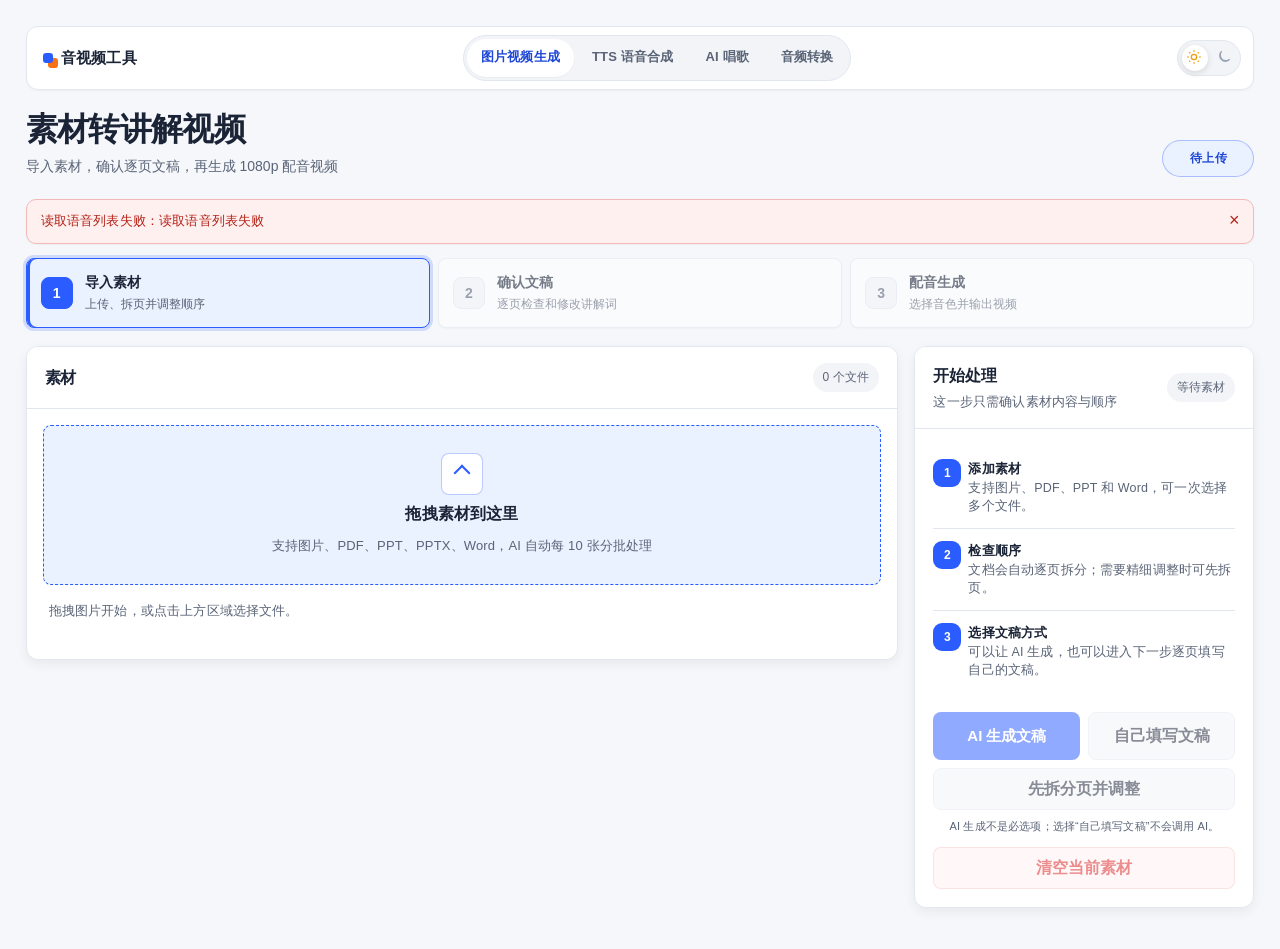
==== commit e21a3d94: "chore: snapshot local WIP (NCM converter, singing voice, meeting audio scripts)" ====
--- a/static/index.html
+++ b/static/index.html
@@ -289,6 +289,7 @@
             background: var(--panel); color: var(--text); padding: 9px 12px; font-size: 14px; outline: none;
             transition: border-color 0.18s ease, box-shadow 0.18s ease;
         }
+        select.text-input { cursor: pointer; }
         .text-input:focus { border-color: var(--accent); box-shadow: 0 0 0 3px rgba(43, 92, 255, 0.12); }
         .text-input:disabled { background: var(--soft); color: var(--muted); cursor: not-allowed; }
 
@@ -691,6 +692,582 @@
         @media (prefers-reduced-motion: reduce) {
             body, .theme-toggle, .theme-toggle::after, .theme-icon { transition: none; }
         }
+
+        /* ===== UI UX Pro Max visual system =====
+           Flat, calm and production-focused: teal for structure, orange for the
+           one decisive export action, and semantic tokens for both themes. */
+        :root {
+            --bg: #f3f8f7;
+            --panel: #ffffff;
+            --soft: #edf5f3;
+            --line: #d7e5e2;
+            --text: #123534;
+            --muted: #526a67;
+            --accent: #0d9488;
+            --accent-dark: #0f766e;
+            --accent-soft: #def3f0;
+            --accent-rgb: 13, 148, 136;
+            --focus-ring: rgba(13, 148, 136, .28);
+            --on-accent: #06211e;
+            --cta: #ea580c;
+            --cta-hover: #c2410c;
+            --on-cta: #2e1307;
+            --success: #15803d;
+            --success-soft: #eaf8ef;
+            --warning: #b45309;
+            --warning-soft: #fff7e8;
+            --danger: #c2413b;
+            --danger-soft: #fff0ee;
+            --shadow-sm: 0 1px 2px rgba(18, 53, 52, .05);
+            --shadow: 0 14px 32px rgba(18, 53, 52, .08);
+            --radius: 16px;
+            --radius-sm: 10px;
+            --radius-pill: 999px;
+        }
+
+        html[data-theme="dark"] {
+            --bg: #071514;
+            --panel: #0e2220;
+            --soft: #132c29;
+            --line: #2a4a46;
+            --text: #ecfdf5;
+            --muted: #a1bfba;
+            --accent: #5bd6c8;
+            --accent-dark: #9be9df;
+            --accent-soft: #173f3a;
+            --accent-rgb: 91, 214, 200;
+            --focus-ring: rgba(91, 214, 200, .32);
+            --on-accent: #06211e;
+            --cta: #fb923c;
+            --cta-hover: #fdba74;
+            --on-cta: #2a1305;
+            --success: #6ee7a0;
+            --success-soft: #123625;
+            --warning: #fbbf24;
+            --warning-soft: #3a2a12;
+            --danger: #fb8b7d;
+            --danger-soft: #3b1d1b;
+            --shadow-sm: 0 1px 2px rgba(0, 0, 0, .24);
+            --shadow: 0 16px 36px rgba(0, 0, 0, .24);
+        }
+
+        body {
+            padding: clamp(18px, 3vw, 36px);
+            background-image: none;
+            font-family: "Plus Jakarta Sans", "Noto Sans SC", "Source Han Sans CN", "PingFang SC", "Microsoft YaHei", "Segoe UI", sans-serif;
+            line-height: 1.55;
+            letter-spacing: 0;
+        }
+
+        .app { max-width: 1280px; }
+
+        .mainnav {
+            top: 16px;
+            min-height: 64px;
+            margin-bottom: 28px;
+            padding: 10px 14px 10px 18px;
+            background: rgba(255, 255, 255, .92);
+            border-radius: 18px;
+            box-shadow: var(--shadow-sm);
+        }
+        .nav-brand {
+            display: inline-flex;
+            align-items: center;
+            gap: 10px;
+            font-size: 15px;
+            font-weight: 800;
+        }
+        .nav-brand::before {
+            content: "";
+            width: 10px;
+            height: 10px;
+            flex: 0 0 auto;
+            border-radius: 3px;
+            background: var(--accent);
+            box-shadow: 5px 5px 0 var(--cta);
+        }
+        .nav-links {
+            gap: 2px;
+            padding: 4px;
+            background: var(--soft);
+            border: 1px solid var(--line);
+        }
+        .nav-link {
+            min-height: 40px;
+            display: inline-flex;
+            align-items: center;
+            padding: 7px 17px;
+            font-size: 13px;
+            font-weight: 700;
+        }
+        .nav-link.active {
+            color: var(--accent-dark);
+            box-shadow: 0 2px 8px rgba(var(--accent-rgb), .14);
+        }
+
+        .theme-toggle {
+            width: 64px;
+            height: 36px;
+            background: var(--soft);
+            color: var(--muted);
+            border-color: var(--line);
+            box-shadow: none;
+        }
+        .theme-toggle::after {
+            top: 4px;
+            left: 4px;
+            width: 26px;
+            height: 26px;
+            background: var(--panel);
+            box-shadow: 0 2px 6px rgba(0, 0, 0, .12);
+        }
+        .theme-toggle:hover { box-shadow: 0 3px 10px rgba(var(--accent-rgb), .14); }
+        html[data-theme="dark"] body { background-image: none; }
+        html[data-theme="dark"] .mainnav { background: rgba(14, 34, 32, .94); }
+        html[data-theme="dark"] .theme-toggle { background: var(--soft); border-color: var(--line); box-shadow: none; }
+        html[data-theme="dark"] .theme-toggle::after { transform: translateX(28px); background: var(--panel); box-shadow: 0 2px 8px rgba(0, 0, 0, .32); }
+
+        :is(button, a, input, select, textarea, summary, [role="button"]):focus-visible {
+            outline: 3px solid var(--focus-ring);
+            outline-offset: 3px;
+        }
+
+        .top {
+            align-items: flex-end;
+            margin-bottom: 26px;
+        }
+        h1 {
+            font-size: clamp(26px, 3vw, 34px);
+            font-weight: 800;
+            line-height: 1.15;
+            letter-spacing: -.04em;
+        }
+        h1::before {
+            content: "CREATE  /  PROCESS  /  EXPORT";
+            display: block;
+            margin-bottom: 10px;
+            color: var(--accent);
+            font-size: 10px;
+            font-weight: 800;
+            letter-spacing: .16em;
+        }
+        h1 small { margin-top: 10px; font-size: 14px; line-height: 1.5; letter-spacing: 0; }
+        .state {
+            min-width: 92px;
+            padding: 8px 14px;
+            border: 1px solid rgba(var(--accent-rgb), .34);
+            background: var(--accent-soft);
+            color: var(--accent-dark);
+            font-size: 12px;
+            letter-spacing: .02em;
+        }
+
+        .stepper { gap: 12px; margin-bottom: 22px; }
+        .step-nav {
+            min-height: 78px;
+            padding: 14px 16px;
+            border-radius: 15px;
+            box-shadow: none;
+        }
+        .step-nav:hover { border-color: var(--accent); box-shadow: var(--shadow-sm); }
+        .step-nav.active {
+            border-color: var(--accent);
+            background: var(--accent-soft);
+            box-shadow: inset 3px 0 0 var(--accent), 0 0 0 3px var(--focus-ring);
+        }
+        .step-nav.done { background: var(--soft); }
+        .step-num {
+            width: 36px;
+            height: 36px;
+            border-radius: 11px;
+            background: var(--soft);
+            border-color: var(--line);
+        }
+        .step-nav.active .step-num,
+        .step-nav.done .step-num {
+            background: var(--accent);
+            border-color: var(--accent);
+            color: var(--on-accent);
+        }
+        .step-label .t { font-size: 14px; font-weight: 800; }
+        .step-label .s { font-size: 12px; }
+
+        .panel {
+            border-radius: 18px;
+            box-shadow: var(--shadow);
+        }
+        .panel-head {
+            padding: 20px 22px;
+            background: var(--panel);
+        }
+        .panel-title { font-size: 16px; font-weight: 800; letter-spacing: -.01em; }
+        .panel-subtitle { margin-top: 5px; font-size: 13px; }
+        .count {
+            padding: 5px 10px;
+            border-radius: var(--radius-pill);
+            background: var(--soft);
+            font-size: 12px;
+            font-variant-numeric: tabular-nums;
+        }
+
+        .upload {
+            min-height: 214px;
+            margin: 20px;
+            padding: 34px;
+            border: 1px dashed var(--accent);
+            border-radius: 16px;
+            background: var(--accent-soft);
+        }
+        .upload:hover, .upload.dragover {
+            background: var(--accent-soft);
+            border-color: var(--accent-dark);
+            box-shadow: 0 0 0 4px var(--focus-ring);
+        }
+        .upload-main { position: relative; padding-top: 60px; font-size: 18px; font-weight: 800; }
+        .upload-main::before {
+            content: "";
+            position: absolute;
+            top: 0;
+            left: 50%;
+            transform: translateX(-50%);
+            display: block;
+            width: 46px;
+            height: 46px;
+            border: 1px solid rgba(var(--accent-rgb), .32);
+            border-radius: 13px;
+            background: var(--panel);
+        }
+        .upload-main::after {
+            content: "";
+            position: absolute;
+            top: 16px;
+            left: calc(50% - 6px);
+            width: 11px;
+            height: 11px;
+            border-top: 2px solid var(--accent);
+            border-left: 2px solid var(--accent);
+            transform: rotate(45deg);
+        }
+        .upload-sub { max-width: 560px; margin: 9px auto 0; font-size: 13px; }
+        .empty { padding: 0 22px 22px; font-size: 12.5px; }
+
+        .image-list { gap: 14px; padding: 0 20px 20px; }
+        .image-row {
+            min-height: 160px;
+            grid-template-columns: 52px 44px 220px minmax(0, 1fr) 58px;
+            border-radius: 14px;
+            box-shadow: none;
+            transition: border-color .18s ease, background .18s ease, transform .18s ease;
+        }
+        .image-row:hover { border-color: rgba(var(--accent-rgb), .58); transform: translateY(-1px); }
+        .index-cell, .arrows { background: var(--soft); }
+        .index {
+            width: 34px;
+            height: 34px;
+            border-radius: 11px;
+            background: var(--accent);
+            color: var(--on-accent);
+        }
+        .arrow {
+            min-height: 52px;
+            background: transparent;
+            color: var(--accent-dark);
+            font-size: 18px;
+        }
+        .arrow:hover:not(:disabled) { background: var(--accent-soft); }
+        .thumb, .doc-thumb, .ms-thumb { background: var(--soft); }
+        .meta { gap: 9px; padding: 18px 20px; }
+        .name { font-size: 15.5px; font-weight: 800; }
+        .hint { font-size: 12.5px; }
+        .image-controls { gap: 10px; }
+        .control-field select {
+            min-height: 38px;
+            padding: 7px 10px;
+            border-radius: 9px;
+            background: var(--panel);
+        }
+        .remove {
+            border: 1px solid rgba(194, 65, 59, .2);
+            background: var(--danger-soft);
+            color: var(--danger);
+        }
+        .remove:hover { background: var(--danger); color: #fff; }
+
+        .side { top: 24px; }
+        .side-body { padding: 22px; }
+        .workflow-tips { gap: 0; margin-bottom: 20px; }
+        .workflow-tip { padding: 12px 0; border-bottom: 1px solid var(--line); font-size: 12.5px; }
+        .workflow-tip:last-child { border-bottom: 0; }
+        .workflow-tip b {
+            width: 28px;
+            height: 28px;
+            border-radius: 9px;
+            background: var(--accent);
+            color: var(--on-accent);
+            font-size: 12px;
+        }
+        .workflow-tip strong { font-size: 13px; }
+
+        .primary, .secondary {
+            min-height: 44px;
+            border-radius: 11px;
+            transition: background .18s ease, border-color .18s ease, color .18s ease, box-shadow .18s ease, transform .18s ease;
+        }
+        .primary {
+            background: var(--accent);
+            color: var(--on-accent);
+            box-shadow: 0 8px 16px rgba(var(--accent-rgb), .18);
+        }
+        .primary:hover:not(:disabled) { background: var(--accent-dark); color: var(--on-accent); transform: translateY(-1px); }
+        .primary:active:not(:disabled), .secondary:active:not(:disabled) { transform: translateY(0) scale(.99); }
+        .secondary {
+            border: 1px solid var(--line);
+            background: var(--soft);
+            color: var(--text);
+        }
+        .secondary:hover:not(:disabled) { filter: none; border-color: var(--accent); background: var(--panel); color: var(--accent-dark); }
+        .secondary.danger { border-color: rgba(194, 65, 59, .22); background: var(--danger-soft); color: var(--danger); }
+        #startBtn { background: var(--cta); color: var(--on-cta); box-shadow: 0 9px 18px rgba(234, 88, 12, .18); }
+        #startBtn:hover:not(:disabled) { background: var(--cta-hover); color: var(--on-cta); }
+
+        .voice-group, .voice-create, .advanced-settings {
+            border-radius: 12px;
+            background: var(--panel);
+        }
+        .voice-group-summary, .advanced-settings > summary { background: var(--soft); }
+        .voice-group-summary { min-height: 44px; padding: 11px 14px; color: var(--text); }
+        .voice-group-count { background: var(--accent-soft); color: var(--accent-dark); }
+        .voice-group-body { padding: 10px; }
+        .voice-item { border-radius: 10px; padding: 11px 12px; }
+        .voice-item:hover { border-color: var(--accent); }
+        .voice-item.selected { background: var(--accent-soft); border-color: var(--accent); box-shadow: inset 3px 0 0 var(--accent); }
+        .voice-dot { width: 15px; height: 15px; }
+        .voice-actions button { min-height: 32px; border-radius: 8px; border-color: var(--line); background: var(--panel); }
+        .voice-actions button[data-action="sync"] { background: var(--accent); border-color: var(--accent); color: var(--on-accent); }
+        .voice-create > summary { min-height: 44px; padding: 11px 14px; }
+        .voice-create > summary::after { background: var(--accent-soft); color: var(--accent); }
+        .voice-create-body { padding: 16px; }
+        .voice-drop { background: var(--soft); border-color: var(--line); border-radius: 10px; }
+        .voice-drop:hover, .voice-drop.dragover { border-color: var(--accent); background: var(--accent-soft); }
+        .voice-clip-editor, .gpu-voice-hint { background: var(--soft); border-color: var(--line); }
+        .voice-clip-actions button { min-height: 38px; border-radius: 9px; background: var(--panel); }
+        .text-input { min-height: 44px; border-radius: 10px; }
+        .text-input:focus, .ms-text:focus { border-color: var(--accent); box-shadow: 0 0 0 3px var(--focus-ring); }
+        .speed-value { color: var(--accent-dark); }
+
+        .progress-card {
+            padding: 16px;
+            border: 1px solid var(--line);
+            border-radius: 12px;
+            background: var(--soft);
+        }
+        .bar { height: 8px; background: var(--line); }
+        .bar .fill, .fill { background: var(--accent); }
+        .progress-card.indeterminate .fill, .material-progress.indeterminate .fill {
+            background-image: none;
+            animation: ux-progress-pulse 1.4s ease-in-out infinite;
+        }
+        @keyframes ux-progress-pulse { 50% { opacity: .62; } }
+
+        .ms-toolbar { padding: 16px 20px; background: var(--soft); }
+        .ms-toolbar .primary, .ms-toolbar .secondary { min-height: 42px; }
+        .ms-list { gap: 16px; padding: 20px; }
+        .ms-card { border-radius: 14px; background: var(--panel); box-shadow: none; }
+        .ms-body { gap: 10px; padding: 16px; }
+        .ms-text { background: var(--soft); border-radius: 10px; }
+        .ms-text:focus { background: var(--panel); }
+        .ms-text.invalid { background: var(--warning-soft); border-color: var(--warning); }
+        .gen-summary { gap: 12px; padding: 22px; }
+        .gen-row { padding-bottom: 10px; }
+        .log { background: #102623; color: #d4f1eb; border: 1px solid var(--line); }
+        .download button { min-height: 44px; border-radius: 11px; }
+
+        .image-dialog-content { background: var(--panel); }
+
+        html[data-theme="dark"] :is(.arrow, .control-field select, .voice-row .voice-engine-select, .voice-actions button, .voice-group, .voice-create, .voice-drop, .ms-card, .ms-text:focus, .voice-clip-actions button) {
+            background: var(--panel);
+            border-color: var(--line);
+            color: var(--text);
+        }
+        html[data-theme="dark"] :is(.voice-item.unavailable, .voice-group-summary, .advanced-settings, .advanced-settings > summary) { background: var(--soft); }
+        html[data-theme="dark"] .upload { background: var(--accent-soft); }
+        html[data-theme="dark"] .upload-main::before { background: var(--panel); }
+        html[data-theme="dark"] .ms-text.invalid { background: var(--danger-soft); border-color: var(--danger); }
+        html[data-theme="dark"] .success-box { background: var(--success-soft); }
+        html[data-theme="dark"] .error-box { background: var(--danger-soft); }
+        html[data-theme="dark"] .remove { background: var(--danger-soft); }
+
+        @media (max-width: 920px) {
+            body { padding: 18px; }
+            .mainnav { top: 10px; }
+            .image-row { grid-template-columns: 48px 38px 120px minmax(0, 1fr) 46px; }
+            .side { top: auto; }
+        }
+        @media (max-width: 620px) {
+            body { padding: 14px; }
+            .mainnav { top: 8px; margin-bottom: 22px; padding: 10px 12px; }
+            .top { align-items: flex-start; gap: 12px; }
+            .state { width: 100%; margin-top: 0; }
+            .stepper { grid-template-columns: 1fr; gap: 8px; }
+            .step-nav { min-height: 64px; justify-content: flex-start; }
+            .step-label .s { display: block; }
+            .panel-head { padding: 17px 16px; }
+            .upload { min-height: 184px; margin: 14px; padding: 26px 18px; }
+            .image-list { padding: 0 14px 14px; }
+            .image-row { grid-template-columns: 42px 34px 92px minmax(0, 1fr) 42px; min-height: 138px; }
+            .meta { padding: 12px 10px; }
+            .name { font-size: 14px; }
+            .image-controls { grid-template-columns: 1fr; gap: 6px; }
+            .control-field select { min-height: 36px; }
+            .side-body { padding: 16px; }
+            .manuscript-choice { grid-template-columns: 1fr; }
+            .ms-toolbar { padding: 14px 16px; }
+            .ms-toolbar > * { width: 100%; }
+            .ms-list { padding: 14px; }
+            .ms-card { grid-template-columns: 90px minmax(0, 1fr); }
+            .ms-body { padding: 12px; }
+            .gen-summary { padding: 16px; }
+        }
+        @media (prefers-reduced-motion: reduce) {
+            *, *::before, *::after {
+                animation-duration: .01ms !important;
+                animation-iteration-count: 1 !important;
+                scroll-behavior: auto !important;
+                transition-duration: .01ms !important;
+            }
+        }
+
+        /* ===== UI UX Pro Max visual refinement =====
+           Bring the utility UI back to a compact navy/blue visual hierarchy. */
+        :root {
+            --bg: #f5f7fb;
+            --panel: #ffffff;
+            --soft: #f2f4f8;
+            --line: #e2e7ef;
+            --text: #1b2436;
+            --muted: #5a6477;
+            --accent: #2b5cff;
+            --accent-dark: #1e47d6;
+            --accent-soft: #eaf1ff;
+            --accent-rgb: 43, 92, 255;
+            --focus-ring: rgba(43, 92, 255, .18);
+            --on-accent: #ffffff;
+            --cta: #2b5cff;
+            --cta-hover: #1e47d6;
+            --on-cta: #ffffff;
+            --success: #16a34a;
+            --success-soft: #ecfdf3;
+            --warning: #b45309;
+            --warning-soft: #fff7e8;
+            --danger: #dc2626;
+            --danger-soft: #fff1f2;
+            --shadow-sm: 0 1px 2px rgba(15, 20, 25, .04);
+            --shadow: 0 4px 12px rgba(15, 20, 25, .06);
+            --radius: 12px;
+            --radius-sm: 8px;
+            --radius-pill: 999px;
+            --brand-warm: #f97316;
+        }
+        html[data-theme="dark"] {
+            --bg: #090e1a;
+            --panel: #111827;
+            --soft: #182235;
+            --line: #28364d;
+            --text: #edf2ff;
+            --muted: #9ba9bf;
+            --accent: #7c9cff;
+            --accent-dark: #a9bcff;
+            --accent-soft: #1a2948;
+            --accent-rgb: 124, 156, 255;
+            --focus-ring: rgba(124, 156, 255, .28);
+            --on-accent: #081225;
+            --cta: #7c9cff;
+            --cta-hover: #a9bcff;
+            --on-cta: #081225;
+            --success: #4ade80;
+            --success-soft: #123322;
+            --warning: #fbbf24;
+            --warning-soft: #3a2a12;
+            --danger: #fb7185;
+            --danger-soft: #351a22;
+            --shadow-sm: 0 1px 2px rgba(0, 0, 0, .18);
+            --shadow: 0 4px 14px rgba(0, 0, 0, .18);
+            --brand-warm: #fb923c;
+        }
+        body {
+            padding: clamp(16px, 2vw, 28px);
+            font-family: "Source Han Sans CN", "PingFang SC", "Microsoft YaHei", "Segoe UI", sans-serif;
+            line-height: 1.6;
+            letter-spacing: .01em;
+            background-image: none;
+        }
+        .mainnav {
+            top: 12px;
+            min-height: 60px;
+            margin-bottom: 20px;
+            padding: 8px 12px 8px 16px;
+            background: var(--panel);
+            border-radius: 12px;
+            box-shadow: var(--shadow-sm);
+            -webkit-backdrop-filter: none;
+            backdrop-filter: none;
+        }
+        .nav-brand { gap: 8px; }
+        .nav-brand::before { box-shadow: 5px 5px 0 var(--brand-warm); }
+        .nav-links { gap: 4px; padding: 3px; }
+        .nav-link { min-height: 38px; padding: 7px 14px; }
+        .nav-link.active { box-shadow: var(--shadow-sm); }
+        .theme-toggle:hover { box-shadow: 0 2px 6px rgba(var(--accent-rgb), .12); }
+        html[data-theme="dark"] .mainnav { background: var(--panel); }
+        .top { margin-bottom: 22px; }
+        h1 {
+            font-size: clamp(24px, 2.6vw, 32px);
+            line-height: 1.2;
+            letter-spacing: -.02em;
+        }
+        h1::before { display: none; }
+        h1 small { margin-top: 8px; letter-spacing: 0; }
+        .stepper { gap: 8px; margin-bottom: 18px; }
+        .step-nav { min-height: 70px; padding: 12px 14px; border-radius: 8px; }
+        .step-num { width: 32px; height: 32px; border-radius: 8px; }
+        .panel { margin-bottom: 16px; border-radius: 12px; box-shadow: var(--shadow); }
+        .panel-head { padding: 16px 18px; }
+        .upload {
+            min-height: 160px;
+            margin: 16px;
+            padding: 24px;
+            border-radius: 8px;
+        }
+        .upload:hover, .upload.dragover { box-shadow: 0 0 0 3px var(--focus-ring); }
+        .upload-main { padding-top: 48px; font-size: 16px; }
+        .upload-main::before { width: 40px; height: 40px; border-radius: 8px; }
+        .upload-main::after { top: 14px; width: 10px; height: 10px; }
+        .image-list { gap: 10px; padding: 0 16px 16px; }
+        .image-row { min-height: 144px; border-radius: 8px; }
+        .index { width: 32px; height: 32px; border-radius: 8px; }
+        .control-field select { min-height: 36px; border-radius: 8px; }
+        .meta { padding: 14px 16px; }
+        .side-body { padding: 18px; }
+        .primary, .secondary { min-height: 42px; border-radius: 8px; }
+        .primary { box-shadow: none; }
+        .primary:hover:not(:disabled) { transform: none; }
+        #startBtn { background: var(--cta); color: var(--on-cta); box-shadow: none; }
+        .voice-group, .voice-create, .advanced-settings { border-radius: 8px; }
+        .voice-group-summary, .advanced-settings > summary { min-height: 42px; padding: 10px 12px; }
+        .voice-group-body { padding: 8px; }
+        .voice-item { border-radius: 8px; padding: 9px 10px; }
+        .voice-create > summary { min-height: 42px; padding: 10px 12px; }
+        .voice-drop, .voice-clip-editor, .ms-card { border-radius: 8px; }
+        .voice-clip-actions button, .text-input, .ms-text { border-radius: 8px; }
+        .progress-card { padding: 14px; border-radius: 8px; }
+        .ms-list { gap: 12px; padding: 16px; }
+        .ms-body { gap: 8px; padding: 14px; }
+        .download button { border-radius: 8px; }
+        .log { background: #17233a; color: #dbe7ff; }
+        @media (max-width: 620px) {
+            .upload { min-height: 148px; margin: 14px; padding: 22px 18px; }
+            .image-list { padding: 0 14px 14px; }
+        }
     </style>
 </head>
 <body>
@@ -700,6 +1277,8 @@
             <div class="nav-links">
                 <a class="nav-link active" href="/" aria-current="page">图片视频生成</a>
                 <a class="nav-link" href="/tts">TTS 语音合成</a>
+                <a class="nav-link" href="/singing">AI 唱歌</a>
+                <a class="nav-link" href="/audio-converter">音频转换</a>
             </div>
             <button class="theme-toggle" id="themeToggle" type="button" aria-label="切换到深色模式" aria-pressed="false" title="切换到深色模式">
                 <svg class="theme-icon theme-icon-sun" aria-hidden="true" viewBox="0 0 24 24" fill="none" stroke="currentColor" stroke-width="2"><circle cx="12" cy="12" r="4"/><path d="M12 2v2M12 20v2M4.93 4.93l1.42 1.42M17.66 17.66l1.41 1.41M2 12h2M20 12h2M4.93 19.07l1.42-1.42M17.66 6.34l1.41-1.41"/></svg>
@@ -920,6 +1499,18 @@
                                     </div>
                                     <div class="voice-train-fields">
                                         <label><span>音色名称</span><input class="text-input" id="voiceNameInput" maxlength="30" placeholder="例如：产品经理小林" autocomplete="off"></label>
+                                        <label><span>参考音频语言</span><select class="text-input" id="voiceLanguageInput" aria-describedby="voiceLanguageHint">
+                                            <option value="auto">自动识别</option>
+                                            <option value="zh">中文</option>
+                                            <option value="en">英语</option>
+                                            <option value="ja">日语</option>
+                                            <option value="ko">韩语</option>
+                                            <option value="de">德语</option>
+                                            <option value="es">西班牙语</option>
+                                            <option value="fr">法语</option>
+                                            <option value="it">意大利语</option>
+                                            <option value="ru">俄语</option>
+                                        </select><small class="hint" id="voiceLanguageHint">留空逐字稿时，系统会按此语言引导识别；选择“自动识别”可自动判断。</small></label>
                                         <label><span>录音逐字稿（选填）</span><textarea class="text-input" id="voiceRefTextInput" maxlength="500" placeholder="留空将自动识别；手动填写通常更准确"></textarea></label>
                                         <label class="voice-train-consent"><input id="voiceConsentInput" type="checkbox"><span>我确认已获得该声音的使用授权，并同意仅在本机处理这段录音。</span></label>
                                         <button class="primary voice-create-submit" id="voiceCreateBtn" type="submit">创建克隆音色</button>
@@ -1096,6 +1687,7 @@
         const voiceFileMeta = document.getElementById('voiceFileMeta');
         const voiceAudioPreview = document.getElementById('voiceAudioPreview');
         const voiceNameInput = document.getElementById('voiceNameInput');
+        const voiceLanguageInput = document.getElementById('voiceLanguageInput');
         const voiceRefTextInput = document.getElementById('voiceRefTextInput');
         const voiceConsentInput = document.getElementById('voiceConsentInput');
         const voiceCreateBtn = document.getElementById('voiceCreateBtn');
@@ -2691,7 +3283,7 @@
             backgroundMusicInput.disabled = isRunning;
             backgroundMusicReplaceBtn.disabled = isRunning || !backgroundMusic;
             backgroundMusicRemoveBtn.disabled = isRunning || !backgroundMusic;
-            [voiceFileInput, voiceNameInput, voiceRefTextInput, voiceConsentInput, voiceCreateBtn].forEach((element) => {
+            [voiceFileInput, voiceNameInput, voiceLanguageInput, voiceRefTextInput, voiceConsentInput, voiceCreateBtn].forEach((element) => {
                 element.disabled = isRunning;
             });
             updateVoiceControls();
@@ -2778,7 +3370,13 @@
                 const selected = v.id === selectedVoiceId ? ' selected' : '';
                 const unavailable = v.available === false ? ' unavailable' : '';
                 const typeLabel = v.type === 'cosyvoice3' ? 'CosyVoice3 零样本' : 'Edge TTS 云端';
+                const languageLabel = v.type === 'cosyvoice3'
+                    ? (v.language_label || '语言未标记')
+                    : '';
                 const availabilityLabel = v.availability_reason ? ` · ${v.availability_reason}` : '';
+                const voiceTypeLabel = v.type === 'cosyvoice3'
+                    ? `${typeLabel} · ${languageLabel}`
+                    : typeLabel;
                 const actionParts = [];
                 if (v.deletable) {
                     actionParts.push(`<button type="button" data-action="rename" title="重命名">重命名</button>`);
@@ -2791,7 +3389,7 @@
                         <span class="voice-dot"></span>
                         <span class="voice-main">
                             <span class="voice-name" title="${escapeAttribute(v.name)}">${escapeHtml(v.name)}</span>
-                            <span class="voice-tag">${escapeHtml(typeLabel + availabilityLabel)}</span>
+                            <span class="voice-tag">${escapeHtml(voiceTypeLabel + availabilityLabel)}</span>
                         </span>
                         ${actions}
                     </div>`;
@@ -2992,6 +3590,7 @@
         voiceCreateForm.addEventListener('submit', async (event) => {
             event.preventDefault();
             const name = voiceNameInput.value.trim();
+            let language = voiceLanguageInput.value || 'auto';
             let refText = voiceRefTextInput.value.trim();
             if (!selectedVoiceFile) { setVoiceCreateStatus('请先选择参考音频。', 'error'); return; }
             if (!name) { setVoiceCreateStatus('请填写音色名称。', 'error'); voiceNameInput.focus(); return; }
@@ -3005,6 +3604,7 @@
                     setVoiceCreateStatus('未填写逐字稿，正在本机识别参考音频，请稍候…');
                     const transcriptForm = new FormData();
                     transcriptForm.append('file', selectedVoiceFile, selectedVoiceFile.name);
+                    transcriptForm.append('language', language);
                     voiceClipEditor.appendTo(transcriptForm);
                     const transcriptResponse = await apiFetch('/voices/transcribe', { method: 'POST', body: transcriptForm });
                     const transcriptResult = await safeReadJson(transcriptResponse);
@@ -3014,6 +3614,12 @@
                     refText = transcriptResult.text.trim();
                     autoTranscript = refText;
                     voiceRefTextInput.value = refText;
+                    const detectedLanguage = String(transcriptResult.language || '').trim().toLowerCase();
+                    const detectedLanguageOption = Array.from(voiceLanguageInput.options).find((option) => option.value === detectedLanguage);
+                    if (language === 'auto' && detectedLanguageOption) {
+                        language = detectedLanguage;
+                        voiceLanguageInput.value = detectedLanguage;
+                    }
                     setVoiceCreateStatus(`已自动识别并填入逐字稿：${refText}`);
                 }
 
@@ -3021,6 +3627,7 @@
                 form.append('file', selectedVoiceFile, selectedVoiceFile.name);
                 form.append('name', name);
                 form.append('ref_text', refText);
+                form.append('language', language);
                 form.append('consent', 'true');
                 voiceClipEditor.appendTo(form);
                 voiceCreateBtn.textContent = '正在分析并创建…';
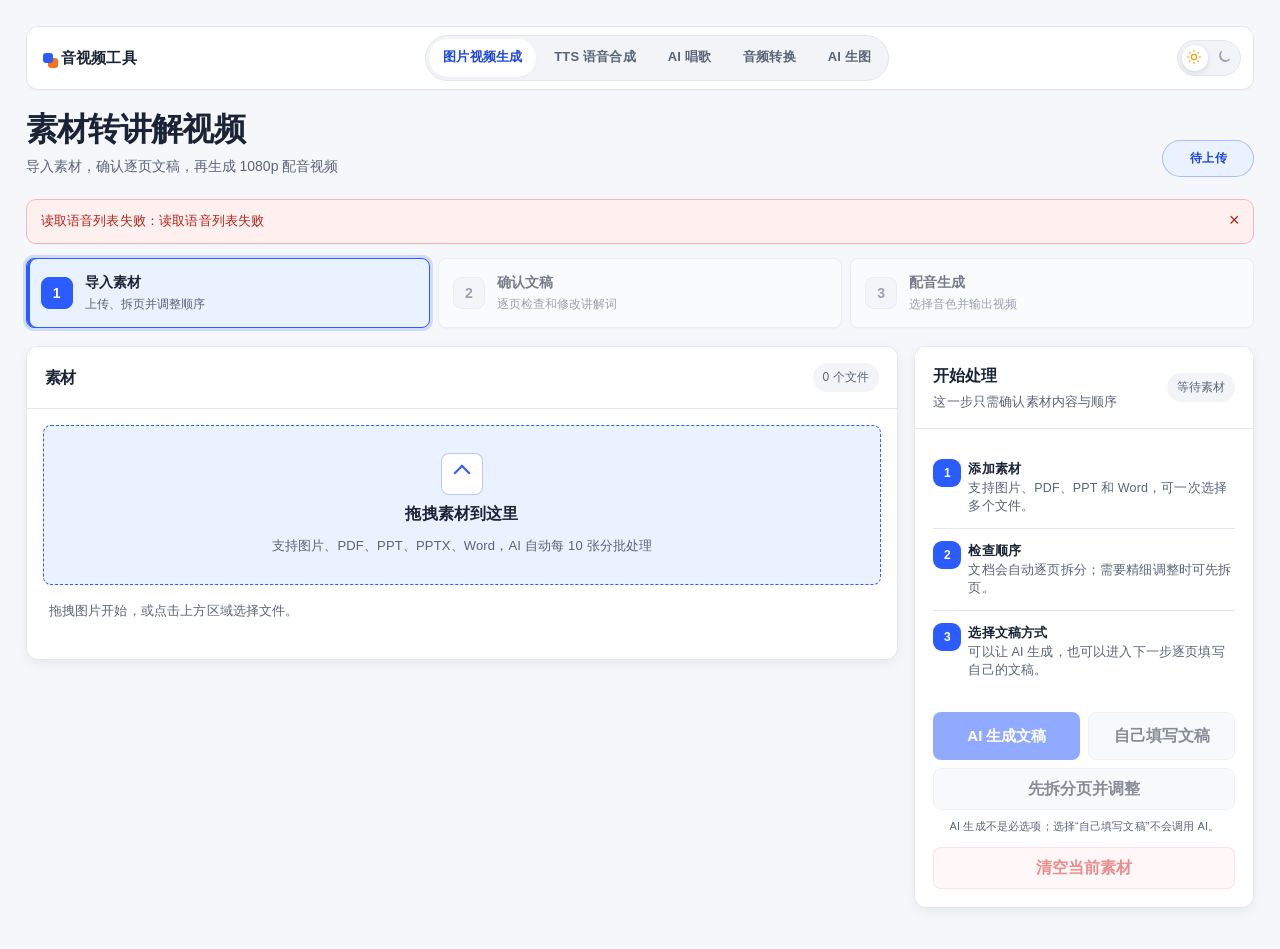
==== commit fd52b365: "feat(imagegen): independent MOSS-Image page with GPU mode switching" ====
--- a/static/index.html
+++ b/static/index.html
@@ -1278,7 +1278,8 @@
                 <a class="nav-link active" href="/" aria-current="page">图片视频生成</a>
                 <a class="nav-link" href="/tts">TTS 语音合成</a>
                 <a class="nav-link" href="/singing">AI 唱歌</a>
-                <a class="nav-link" href="/audio-converter">音频转换</a>
+<a class="nav-link" href="/audio-converter">音频转换</a>
+                <a class="nav-link" href="/imagegen">AI 生图</a>
             </div>
             <button class="theme-toggle" id="themeToggle" type="button" aria-label="切换到深色模式" aria-pressed="false" title="切换到深色模式">
                 <svg class="theme-icon theme-icon-sun" aria-hidden="true" viewBox="0 0 24 24" fill="none" stroke="currentColor" stroke-width="2"><circle cx="12" cy="12" r="4"/><path d="M12 2v2M12 20v2M4.93 4.93l1.42 1.42M17.66 17.66l1.41 1.41M2 12h2M20 12h2M4.93 19.07l1.42-1.42M17.66 6.34l1.41-1.41"/></svg>
@@ -3830,5 +3831,29 @@
         /* 初始化控件状态 */
         updateControls();
     </script>
+
+    <script>
+    (function () {
+        // 切换界面时通知后端切回音视频模式（后端会按需恢复 TTS 懒加载）。
+        fetch('/api/mode', {
+            method: 'POST',
+            headers: { 'Content-Type': 'application/json' },
+            body: JSON.stringify({ mode: 'video' }),
+            keepalive: true
+        }).then(function (r) {
+            return r.json().then(function (b) { return { ok: r.ok, body: b }; });
+        }).then(function (res) {
+            if (res.ok) { return; }
+            var tip = document.createElement('div');
+            tip.textContent = res.body.error || '资源模式切换失败';
+            tip.style.cssText = 'position:fixed;left:50%;top:12px;transform:translateX(-50%);z-index:9999;' +
+                'padding:10px 16px;border-radius:8px;background:#b91c1c;color:#fff;font-size:13px;' +
+                'box-shadow:0 6px 18px rgba(0,0,0,.25)';
+            document.body.appendChild(tip);
+            setTimeout(function () { if (tip.parentNode) { tip.parentNode.removeChild(tip); } }, 6000);
+        }).catch(function () {});
+    }());
+    </script>
+
 </body>
 </html>
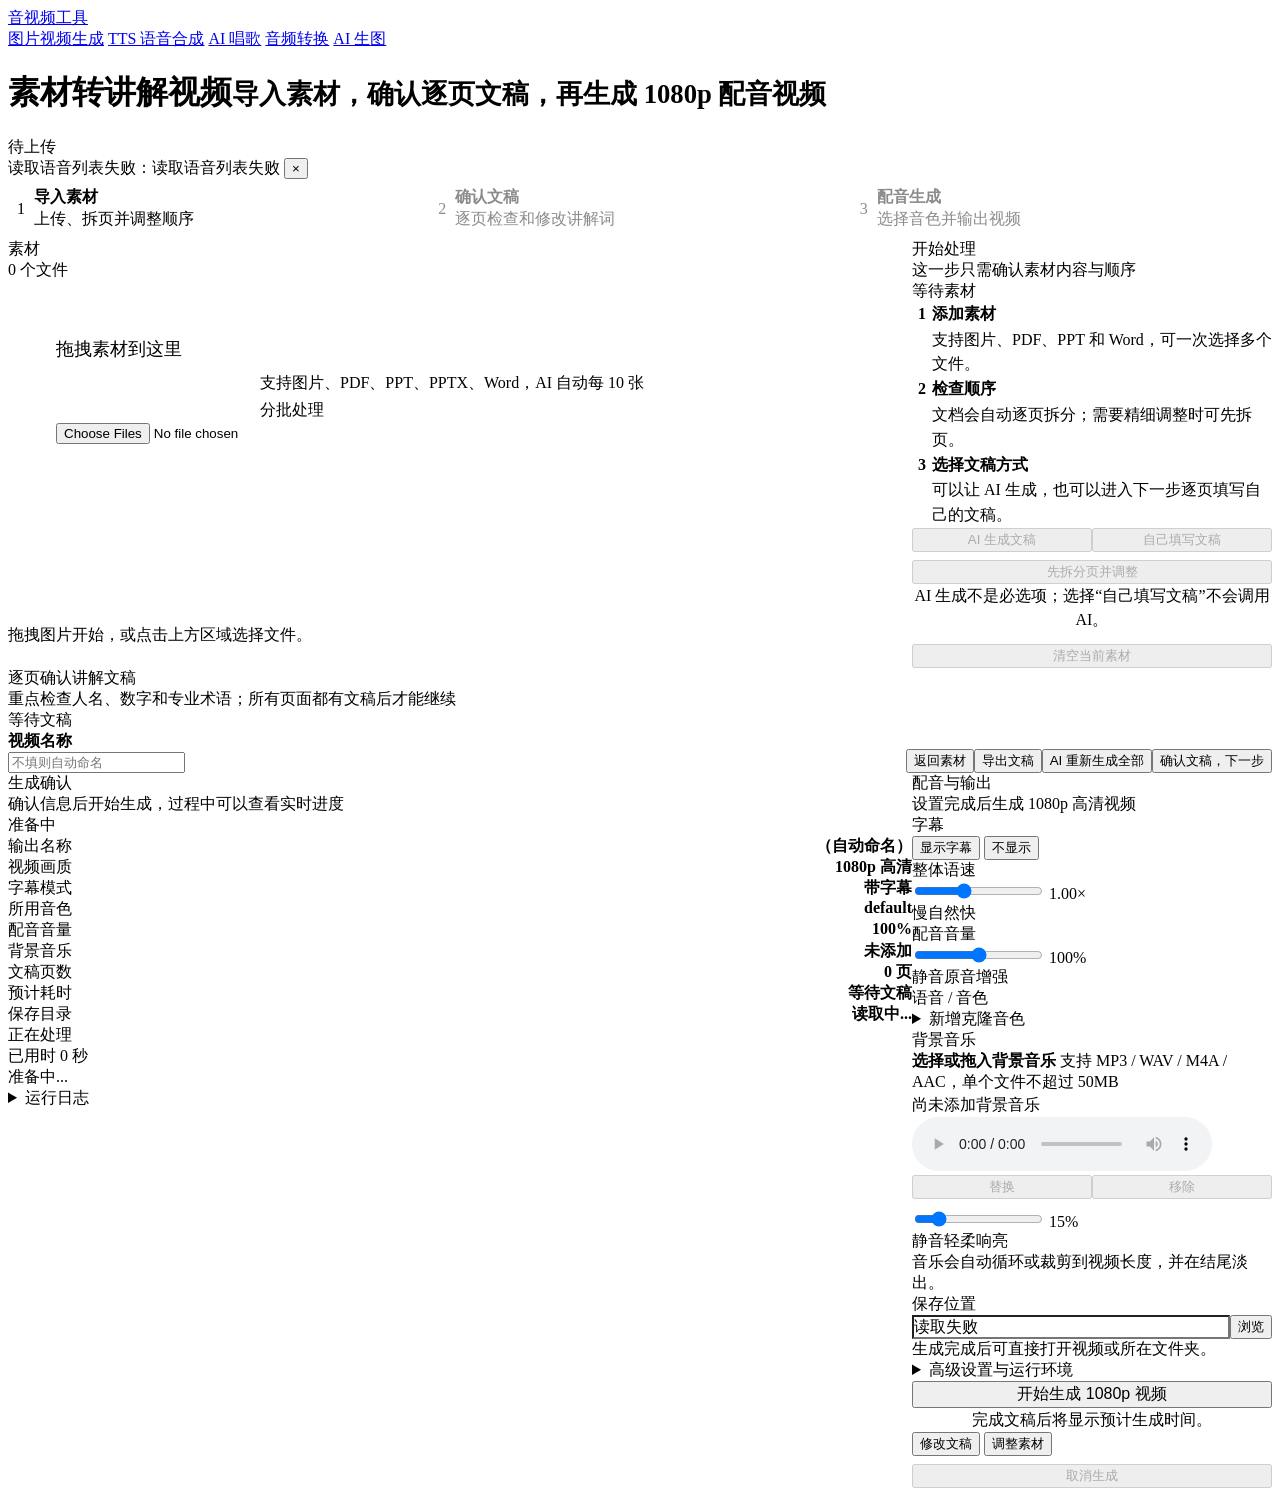
==== commit 17a86a6e: "feat: sync 11-09/11-10 work (GPT-SoVITS V5, queue, UI redesign) - TTS: GPT-SoVITS V5 (v5turbo) as de" ====
--- a/static/index.html
+++ b/static/index.html
@@ -4,1269 +4,556 @@
     <meta charset="UTF-8">
     <meta name="viewport" content="width=device-width, initial-scale=1.0">
     <title>音视频工具</title>
-    <script>
-        (function () {
-            const key = 'toolbox-color-theme';
-            let saved = null;
-            try { saved = localStorage.getItem(key); } catch (e) {}
-            const preferred = window.matchMedia && window.matchMedia('(prefers-color-scheme: dark)').matches ? 'dark' : 'light';
-            document.documentElement.dataset.theme = saved === 'dark' || saved === 'light' ? saved : preferred;
-        }());
-    </script>
+    <link rel="stylesheet" href="/ui.css">
+    <script src="/theme.js"></script>
+    <script src="/app_common.js"></script>
+    <script src="/workspace.js" defer></script>
     <style>
-        * { box-sizing: border-box; margin: 0; padding: 0; }
-
-        /* ===== 专业亲和浅色主题（贴合中国用户审美） ===== */
-        :root {
-            --bg: #f5f7fb;
-            --panel: #ffffff;
-            --soft: #f2f4f8;
-            --line: #e6eaf1;
-            --text: #1b2436;
-            --muted: #5a6477;
-            --accent: #2b5cff;
-            --accent-dark: #1e47d6;
-            --accent-soft: #eaf1ff;
-            --violet: #7d5cff;
-            --success: #16a34a;
-            --warning: #f59e0b;
-            --danger: #ef4444;
-            --shadow-sm: 0 1px 2px rgba(15, 20, 25, 0.04);
-            --shadow: 0 4px 12px rgba(15, 20, 25, 0.06);
-            --radius: 12px;
-            --radius-sm: 8px;
-            --radius-pill: 100px;
-        }
-
-        body {
-            min-height: 100vh;
-            background: var(--bg);
-            color: var(--text);
-            font-family: "Source Han Sans CN", "PingFang SC", "Microsoft YaHei", "Segoe UI", sans-serif;
-            padding: 24px;
-            line-height: 1.6;
-            letter-spacing: 0.01em;
-            -webkit-font-smoothing: antialiased;
-            text-rendering: optimizeLegibility;
-        }
-
-        button, input, select, textarea { font: inherit; }
-        .app { max-width: 1220px; margin: 0 auto; }
-
-        .top {
-            display: flex;
-            align-items: center;
-            justify-content: space-between;
-            gap: 16px;
-            margin-bottom: 20px;
-            flex-wrap: wrap;
-        }
-
-        h1 { font-size: 22px; line-height: 1.25; font-weight: 700; }
-        h1 small { display: block; font-size: 13px; color: var(--muted); font-weight: 400; margin-top: 4px; }
-
-        .state {
-            min-width: 96px;
-            border: 1px solid transparent;
-            border-radius: var(--radius-pill);
-            background: var(--accent-soft);
-            color: var(--accent);
-            padding: 7px 16px;
-            text-align: center;
-            font-size: 13px;
-            font-weight: 700;
-        }
-
-        .dl-btn {
-            display: inline-flex; align-items: center; justify-content: center;
-            width: 100%; min-height: 40px; background: var(--accent); color: #fff;
-            border: 0; border-radius: 9px; font-weight: 800; text-decoration: none;
-            cursor: pointer; margin-top: 8px;
-        }
-        .dl-btn:hover { background: var(--accent-dark); }
-
-        /* ===== 步骤条 Stepper ===== */
+        /* ==================================================
+           本页专属布局：素材导入 → 文稿确认 → 配音生成
+           颜色、字号、按钮、输入框全部来自 ui.css
+           ================================================== */
+
+        /* ---------- 页头 ---------- */
+        .top { margin-bottom: var(--sp-5); }
+
+        /* ---------- 步骤条 ---------- */
         .stepper {
             display: grid;
-            grid-template-columns: repeat(3, 1fr);
-            gap: 12px;
-            margin-bottom: 20px;
+            grid-template-columns: repeat(3, minmax(0, 1fr));
+            gap: var(--sp-2);
+            margin-bottom: var(--sp-5);
         }
 
         .step-nav {
             display: flex;
             align-items: center;
-            gap: 12px;
+            gap: var(--sp-3);
+            min-height: 60px;
+            padding: var(--sp-3) var(--sp-4);
             border: 1px solid var(--line);
-            border-radius: var(--radius);
+            border-radius: var(--r-md);
             background: var(--panel);
-            padding: 14px 18px;
+            color: var(--text);
+            font: inherit;
+            text-align: left;
             cursor: pointer;
-            box-shadow: var(--shadow-sm);
-            transition: border-color 0.2s ease, box-shadow 0.2s ease, transform 0.2s ease;
-            width: 100%; color: inherit; text-align: left; font: inherit;
-        }
-        .step-nav:hover { box-shadow: var(--shadow); transform: translateY(-1px); }
-        .step-nav:disabled { cursor: not-allowed; opacity: 0.58; transform: none; box-shadow: var(--shadow-sm); }
-        .step-nav.active {
-            border-color: var(--accent);
-            box-shadow: 0 0 0 3px rgba(43, 92, 255, 0.12);
-        }
-        .step-nav.done { border-color: var(--line); background: var(--soft); }
+            transition: border-color var(--dur-1) var(--ease), background var(--dur-1) var(--ease);
+        }
+
+        .step-nav:hover:not(:disabled) { border-color: var(--line-strong); background: var(--soft); }
+        .step-nav:disabled { cursor: not-allowed; opacity: .45; }
+        html[data-theme="dark"] .step-nav:disabled { opacity: .6; }
+        .step-nav.active { border-color: var(--line-strong); background: var(--accent-soft); box-shadow: inset 3px 0 0 var(--accent); }
 
         .step-num {
+            display: inline-flex;
+            align-items: center;
+            justify-content: center;
+            width: 26px;
+            height: 26px;
             flex: 0 0 auto;
-            width: 32px; height: 32px;
             border-radius: 50%;
-            display: inline-flex; align-items: center; justify-content: center;
-            background: var(--soft);
-            border: 1px solid var(--line);
+            background: var(--soft-2);
             color: var(--muted);
-            font-weight: 800; font-size: 14px;
-            transition: background 0.2s ease, color 0.2s ease;
-        }
-        .step-nav.active .step-num { background: var(--accent); border-color: var(--accent); color: #fff; }
-        .step-nav.done .step-num { background: var(--accent-dark); border-color: var(--accent-dark); color: #fff; }
-
-        .step-label { display: flex; flex-direction: column; }
-        .step-label .t { font-size: 14px; font-weight: 700; color: var(--text); }
-        .step-label .s { font-size: 12px; color: var(--muted); margin-top: 2px; }
-
-        /* ===== 通用面板 ===== */
+            font-size: var(--fs-12);
+            font-weight: 500;
+            font-variant-numeric: tabular-nums;
+            transition: background var(--dur-1) var(--ease), color var(--dur-1) var(--ease);
+        }
+
+        .step-nav.active .step-num { background: var(--text); color: var(--panel); }
+        .step-nav.done .step-num { background: var(--accent); color: var(--on-accent); }
+
+        .step-label { display: flex; flex-direction: column; min-width: 0; }
+        .step-label .t { color: var(--text); font-size: var(--fs-13); font-weight: 600; }
+        .step-label .s { margin-top: 1px; color: var(--muted); font-size: var(--fs-11); }
+
+        /* ---------- 主布局 ---------- */
         .workspace {
             display: grid;
-            grid-template-columns: minmax(0, 1fr) 340px;
-            gap: 16px;
+            grid-template-columns: minmax(0, 1fr) 360px;
+            gap: var(--sp-7);
             align-items: start;
         }
 
-        .panel {
-            border: 1px solid var(--line);
-            border-radius: var(--radius);
-            background: var(--panel);
-            box-shadow: var(--shadow);
-            overflow: hidden;
-        }
-
-        .panel-head {
-            display: flex;
-            align-items: center;
-            justify-content: space-between;
-            gap: 10px;
-            padding: 16px 18px;
-            border-bottom: 1px solid var(--line);
-        }
-
-        .panel-title { font-size: 15px; font-weight: 700; color: var(--text); }
-        .count { color: var(--muted); font-size: 13px; }
-        .panel-heading { min-width: 0; }
-        .panel-subtitle { margin-top: 3px; color: var(--muted); font-size: 12px; line-height: 1.45; }
-        .app-notice {
-            display: none; align-items: flex-start; justify-content: space-between; gap: 12px;
-            margin-bottom: 14px; padding: 11px 14px; border: 1px solid #bfd0ff; border-radius: 10px;
-            background: var(--accent-soft); color: var(--accent-dark); font-size: 13px;
-            position: sticky; top: 68px; z-index: 45; box-shadow: var(--shadow-sm);
-        }
-        .app-notice.active { display: flex; }
-        .app-notice.error { border-color: #f5b8b8; background: #fff0f0; color: #b42318; }
-        .app-notice.success { border-color: #b7dfc4; background: #edf9f1; color: #237a43; }
-        .app-notice button { border: 0; background: transparent; color: inherit; cursor: pointer; font-size: 18px; line-height: 1; }
-
-        /* ===== 上传区 ===== */
-        .upload {
-            margin: 16px;
-            min-height: 150px;
-            border: 2px dashed #c3d0ee;
-            border-radius: var(--radius);
-            background: var(--accent-soft);
+        .side { position: sticky; top: 84px; }
+        .side-body { display: grid; gap: var(--sp-4); padding: var(--sp-7); }
+
+        /* ---------- 侧栏说明 ---------- */
+        .workflow-tips { display: grid; gap: var(--sp-3); }
+
+        .workflow-tip {
+            display: grid;
+            grid-template-columns: 20px minmax(0, 1fr);
+            gap: var(--sp-2);
+            align-items: start;
+            color: var(--muted);
+            font-size: var(--fs-12);
+            line-height: 1.55;
+        }
+
+        .workflow-tip b {
             display: grid;
             place-items: center;
-            text-align: center;
-            padding: 24px;
-            cursor: pointer;
-            transition: border-color 0.18s ease, background 0.18s ease, box-shadow 0.18s ease;
-        }
-        .upload:hover, .upload.dragover { border-color: var(--accent); background: #e2ecff; box-shadow: var(--shadow-sm); }
-        .upload.disabled { opacity: 0.58; cursor: not-allowed; pointer-events: none; }
-        .upload-main { font-size: 17px; font-weight: 700; color: var(--text); }
-        .upload-sub { margin-top: 8px; color: var(--muted); font-size: 13px; line-height: 1.6; }
-
-        .file-input { display: none; }
-        .empty { padding: 0 16px 16px; color: var(--muted); font-size: 13px; }
-
-        /* ===== 素材列表 ===== */
-        .image-list { display: flex; flex-direction: column; gap: 12px; padding: 0 16px 16px; }
+            width: 20px;
+            height: 20px;
+            border-radius: 50%;
+            background: var(--soft-2);
+            color: var(--muted);
+            font-size: var(--fs-11);
+            font-weight: 600;
+        }
+
+        .workflow-tip strong { display: block; margin-bottom: 1px; color: var(--text); font-size: var(--fs-13); font-weight: 600; }
+
+        .manuscript-choice { display: grid; grid-template-columns: 1fr 1fr; gap: var(--sp-2); }
+        .manuscript-choice .secondary { height: var(--h-lg); }
+        .action-note { margin-top: var(--sp-2); color: var(--faint); font-size: var(--fs-11); line-height: 1.5; text-align: center; }
+
+        .output-row { display: grid; grid-template-columns: minmax(0, 1fr) auto; gap: var(--sp-2); }
+
+        input.output-path {
+            height: var(--h-md);
+            padding: 0 var(--sp-3);
+            background: var(--soft);
+            color: var(--muted);
+            font-size: var(--fs-12);
+            text-overflow: ellipsis;
+        }
+
+        input.output-path:focus { background: var(--panel); }
+
+        /* 上传区图标 */
+        .upload::before {
+            content: "";
+            justify-self: center;
+            width: 22px;
+            height: 22px;
+            margin-bottom: var(--sp-1);
+            background-color: var(--accent);
+            -webkit-mask: url("data:image/svg+xml;charset=utf-8,%3Csvg xmlns='http://www.w3.org/2000/svg' viewBox='0 0 24 24' fill='none' stroke='%23000' stroke-width='1.8' stroke-linecap='round' stroke-linejoin='round'%3E%3Cpath d='M12 16V4m0 0L7.5 8.5M12 4l4.5 4.5'/%3E%3Cpath d='M5 15v3a2 2 0 0 0 2 2h10a2 2 0 0 0 2-2v-3'/%3E%3C/svg%3E") center / contain no-repeat;
+            mask: url("data:image/svg+xml;charset=utf-8,%3Csvg xmlns='http://www.w3.org/2000/svg' viewBox='0 0 24 24' fill='none' stroke='%23000' stroke-width='1.8' stroke-linecap='round' stroke-linejoin='round'%3E%3Cpath d='M12 16V4m0 0L7.5 8.5M12 4l4.5 4.5'/%3E%3Cpath d='M5 15v3a2 2 0 0 0 2 2h10a2 2 0 0 0 2-2v-3'/%3E%3C/svg%3E") center / contain no-repeat;
+        }
+
+        #uploadArea { width: auto; margin: 24px 24px 0; min-height: 256px; padding: 32px 24px; background: var(--panel); border-color: var(--line-strong); }
+        #uploadArea:hover { background: var(--soft); border-color: var(--accent); }
+        #uploadArea .upload-main { font-size: 18px; font-weight: 500; }
+        #uploadArea .upload-sub { max-width: 400px; margin: 8px auto 0; line-height: 1.7; }
+        @media(max-width:760px) {
+            #uploadArea { margin: 16px 16px 0; min-height: 224px; padding: 24px 16px; }
+            .side-body { padding: 16px; }
+        }
+
+        /* ---------- 素材列表 ---------- */        .image-list { display: flex; flex-direction: column; gap: var(--sp-3); padding: 0 var(--sp-5) var(--sp-5); }
 
         .image-row {
             display: grid;
-            grid-template-columns: 54px 42px 230px minmax(0, 1fr) 54px;
-            min-height: 150px;
+            grid-template-columns: 44px 44px 204px minmax(0, 1fr) 60px;
+            min-height: 136px;
             border: 1px solid var(--line);
-            border-radius: var(--radius);
+            border-radius: var(--r-md);
+            background: var(--panel);
             overflow: hidden;
-            background: var(--panel);
-            box-shadow: var(--shadow-sm);
-            animation: rise 0.3s ease;
-        }
-        @keyframes rise { from { opacity: 0; transform: translateY(6px); } to { opacity: 1; transform: none; } }
+            animation: row-in var(--dur-2) var(--ease);
+        }
+
+        @keyframes row-in {
+            from { opacity: 0; transform: translateY(4px); }
+            to   { opacity: 1; transform: none; }
+        }
 
         .index-cell { display: grid; place-items: center; border-right: 1px solid var(--line); background: var(--soft); }
+
         .index {
-            width: 32px; height: 32px; border-radius: var(--radius-sm);
-            display: inline-flex; align-items: center; justify-content: center;
-            background: var(--accent); color: #fff; font-size: 14px; font-weight: 700;
-        }
-
-        .arrows { display: grid; grid-template-rows: 1fr 1fr; border-right: 1px solid var(--line); background: var(--soft); }
-        .arrow {
-            border: 0; border-bottom: 1px solid var(--line); background: #fff;
-            color: var(--accent-dark); cursor: pointer; font-size: 20px; line-height: 1;
-        }
-        .arrow:last-child { border-bottom: 0; }
-        .arrow:disabled, .remove:disabled { opacity: 0.35; cursor: not-allowed; }
-
-        .thumb { position: relative; background: #eef1ee; border-right: 1px solid var(--line); overflow: hidden; }
-        .thumb img { width: 100%; height: 100%; display: block; object-fit: contain; }
-        .thumb-preview { width: 100%; height: 100%; padding: 0; border: 0; background: transparent; cursor: zoom-in; }
-        .thumb-preview::after {
-            content: "点击查看大图"; position: absolute; left: 50%; bottom: 10px;
-            transform: translate(-50%, 6px);
-            padding: 4px 9px; border-radius: 6px; background: rgba(15, 20, 25, 0.78);
-            color: #fff; font-size: 12px; font-weight: 700; white-space: nowrap;
-            opacity: 0; transition: opacity 0.18s ease, transform 0.18s ease; pointer-events: none;
-        }
-        .thumb-preview:hover::after, .thumb-preview:focus-visible::after { opacity: 1; transform: translate(-50%, 0); }
-        .thumb-preview:focus-visible { outline: 3px solid rgba(43, 92, 255, 0.4); outline-offset: -3px; }
-        .thumb-preview img { transition: transform 0.22s ease; }
-        .thumb-preview:hover img { transform: scale(1.03); }
-        .doc-thumb { width: 100%; height: 100%; display: grid; place-items: center; background: #eef1ee; color: var(--accent-dark); font-size: 22px; font-weight: 900; }
-
-        .meta { min-width: 0; display: flex; flex-direction: column; justify-content: center; gap: 8px; padding: 14px 20px; }
-        .name { overflow: hidden; text-overflow: ellipsis; white-space: nowrap; font-size: 17px; font-weight: 800; }
-        .hint { color: var(--muted); font-size: 13px; }
-
-        .image-controls { display: grid; grid-template-columns: repeat(3, minmax(120px, 1fr)); gap: 8px; margin-top: 3px; }
-        .control-field { display: grid; gap: 4px; min-width: 0; }
-        .control-field label { color: var(--muted); font-size: 12px; font-weight: 800; }
-        .control-field select {
-            width: 100%; min-height: 34px; border: 1px solid var(--line);
-            border-radius: 8px; background: #fff; color: var(--text); padding: 6px 8px;
-        }
-
-        .remove-cell { display: grid; place-items: center; padding: 10px; }
-        .remove {
-            width: 40px; height: 40px; border: 0; border-radius: var(--radius-sm);
-            background: #fdecec; color: var(--danger); cursor: pointer; font-size: 22px; line-height: 1; font-weight: 700;
-            transition: background 0.18s ease, color 0.18s ease;
-        }
-        .remove:hover { background: var(--danger); color: #fff; }
-
-        /* ===== 侧栏 ===== */
-        .side { position: sticky; top: 24px; }
-        .side-body { padding: 16px; }
-
-        .field-label { color: var(--muted); font-size: 13px; font-weight: 800; margin-bottom: 8px; }
-        .block { margin-bottom: 16px; }
-        .block:last-child { margin-bottom: 0; }
-        .workflow-tips { display: grid; gap: 10px; margin-bottom: 16px; }
-        .workflow-tip { display: grid; grid-template-columns: 26px 1fr; gap: 9px; align-items: start; font-size: 12px; color: var(--muted); line-height: 1.5; }
-        .workflow-tip b { display: grid; place-items: center; width: 24px; height: 24px; border-radius: 50%; background: var(--accent-soft); color: var(--accent-dark); font-size: 11px; }
-        .workflow-tip strong { display: block; color: var(--text); font-size: 13px; }
-        .manuscript-choice { display: grid; grid-template-columns: 1fr 1fr; gap: 8px; }
-        .manuscript-choice .secondary { min-height: 48px; padding: 0 12px; border: 1px solid var(--line); }
-        .action-note { margin-top: 8px; color: var(--muted); font-size: 11px; line-height: 1.5; text-align: center; }
-
-        .output-row { display: grid; grid-template-columns: minmax(0, 1fr) 88px; gap: 8px; margin-bottom: 14px; }
-        .output-path {
-            min-width: 0; border: 1px solid var(--line); border-radius: 8px; background: var(--soft);
-            padding: 9px 11px; color: var(--muted); font-size: 12px; overflow: hidden;
-            text-overflow: ellipsis; white-space: nowrap;
-        }
-        input.output-path { width: 100%; outline: none; }
-        input.output-path:focus { border-color: var(--accent); background: var(--panel); }
-        .text-input {
-            width: 100%; min-height: 42px; border: 1px solid var(--line); border-radius: var(--radius-sm);
-            background: var(--panel); color: var(--text); padding: 9px 12px; font-size: 14px; outline: none;
-            transition: border-color 0.18s ease, box-shadow 0.18s ease;
-        }
-        select.text-input { cursor: pointer; }
-        .text-input:focus { border-color: var(--accent); box-shadow: 0 0 0 3px rgba(43, 92, 255, 0.12); }
-        .text-input:disabled { background: var(--soft); color: var(--muted); cursor: not-allowed; }
-
-        .segmented { display: grid; grid-template-columns: repeat(auto-fit, minmax(90px, 1fr)); gap: 6px; }
-        .segment {
-            min-height: 38px; border: 1px solid var(--line); border-radius: var(--radius-sm); background: var(--panel);
-            color: var(--muted); cursor: pointer; font-weight: 700; font-size: 13px;
-            transition: border-color 0.18s ease, background 0.18s ease, color 0.18s ease;
-        }
-        .segment:hover { border-color: var(--accent); color: var(--accent); }
-        .segment.active { border-color: var(--accent); background: var(--accent); color: #fff; }
-
-        .row-actions { display: grid; grid-template-columns: 1fr 1fr; gap: 8px; }
-        .primary, .secondary {
-            border-radius: var(--radius-sm); font-weight: 700; border: 0; cursor: pointer;
-            transition: background 0.18s ease, box-shadow 0.18s ease, filter 0.18s ease;
-        }
-        .primary {
-            width: 100%; min-height: 48px; background: var(--accent); color: #fff; font-size: 15px;
-            box-shadow: 0 8px 18px rgba(43, 92, 255, 0.22);
-        }
-        .primary:hover:not(:disabled) { background: var(--accent-dark); }
-        .primary:disabled, .secondary:disabled { opacity: 0.52; cursor: not-allowed; }
-        .secondary { min-height: 40px; background: var(--soft); color: var(--text); }
-        .secondary:hover:not(:disabled) { filter: brightness(0.97); }
-        .secondary.danger { background: #fdecec; color: var(--danger); }
-
-        /* ===== 语音 / 音色 管理 ===== */
-        .voice-list { display: grid; gap: 8px; }
-        .voice-item {
-            display: grid; grid-template-columns: 20px minmax(0, 1fr); align-items: center; gap: 8px 10px;
-            border: 1px solid var(--line); border-radius: var(--radius-sm); background: var(--panel); padding: 10px 12px; cursor: pointer;
-            transition: border-color 0.18s ease, background 0.18s ease;
-        }
-        .voice-item.unavailable { border-color: #d7dee8; background: #f8fafc; }
-        .voice-item.selected { border-color: var(--accent); background: var(--accent-soft); }
-        .voice-dot { width: 16px; height: 16px; border-radius: 50%; border: 2px solid var(--line); display: inline-block; }
-        .voice-item.selected .voice-dot { border-color: var(--accent); background: var(--accent); }
-        .voice-main { min-width: 0; display: flex; flex-direction: column; gap: 1px; }
-        .voice-name { font-size: 13px; font-weight: 700; overflow: hidden; text-overflow: ellipsis; white-space: nowrap; }
-        .voice-tag { display: block; font-size: 11px; color: var(--muted); line-height: 1.45; white-space: normal; overflow-wrap: anywhere; }
-        .voice-row { display: flex; flex-wrap: wrap; gap: 8px; }
-        .voice-row .voice-engine-select { flex: 1 1 160px; min-height: 40px; border-radius: 9px; border: 1px solid #cdd5dd; background: #fff; color: var(--accent-dark); padding: 0 10px; }
-        .voice-row .secondary { flex: 1 1 140px; }
-        .voice-actions { grid-column: 2; display: flex; gap: 6px; flex-wrap: wrap; align-items: center; }
-        .voice-actions button {
-            border: 1px solid #cbd6e8; background: #fff; color: var(--accent-dark); border-radius: 6px;
-            cursor: pointer; font-size: 12px; font-weight: 700; padding: 5px 9px; white-space: nowrap;
-        }
-        .voice-actions button:hover { border-color: var(--accent); background: var(--accent-soft); }
-        .voice-actions button[data-action="sync"] { border-color: var(--accent); background: var(--accent); color: #fff; }
-        .voice-actions button[data-action="sync"]:hover { background: var(--accent-dark); }
-        .voice-actions button.del { background: #f3e3e1; color: var(--danger); }
-        .voice-error { color: var(--danger); font-size: 12px; margin-top: 6px; min-height: 1px; }
-
-        /* ===== 音色二级分组 ===== */
-        .voice-group { border: 1px solid var(--line); border-radius: 10px; background: #fff; overflow: hidden; }
-        .voice-group + .voice-group { margin-top: 8px; }
-        .voice-group-summary { display: flex; align-items: center; gap: 8px; cursor: pointer; list-style: none; padding: 10px 12px; background: #f8fafc; color: var(--accent-dark); font-size: 13px; font-weight: 800; user-select: none; }
-        .voice-group-summary::-webkit-details-marker { display: none; }
-        .voice-group-arrow { display: inline-block; width: 12px; color: var(--muted); transition: transform .18s ease; font-size: 10px; }
-        .voice-group[open] > .voice-group-summary .voice-group-arrow { transform: rotate(90deg); }
-        .voice-group-title { flex: 1; min-width: 0; }
-        .voice-group-count { display: inline-flex; align-items: center; justify-content: center; min-width: 22px; height: 20px; padding: 0 7px; border-radius: 10px; background: var(--accent-soft); color: var(--accent-dark); font-size: 11px; font-weight: 700; }
-        .voice-group-body { padding: 8px 8px 8px 12px; display: grid; gap: 8px; }
-        .voice-subgroup { display: grid; gap: 6px; }
-        .voice-subgroup-title { font-size: 11px; font-weight: 800; color: var(--muted); padding: 2px 0 0 2px; letter-spacing: 0.5px; }
-        .voice-group .voice-item { padding: 7px 10px; }
-
-        .voice-create { margin-top: 10px; border: 1px solid var(--line); border-radius: 10px; background: #fff; overflow: hidden; }
-        .voice-create > summary { display: flex; align-items: center; justify-content: space-between; gap: 10px; cursor: pointer; list-style: none; padding: 10px 12px; color: var(--accent-dark); font-size: 13px; font-weight: 800; }
-        .voice-create > summary::-webkit-details-marker { display: none; }
-        .voice-create > summary::after { content: "+"; display: grid; place-items: center; width: 22px; height: 22px; border-radius: 50%; background: var(--accent-soft); color: var(--accent); font-size: 17px; line-height: 1; }
-        .voice-create[open] > summary::after { content: "−"; }
-        .voice-create-body { border-top: 1px solid var(--line); padding: 12px; }
-        .voice-guide { display: grid; gap: 7px; margin-bottom: 11px; }
-        .voice-guide-row { display: grid; grid-template-columns: 20px 1fr; gap: 8px; align-items: start; color: var(--muted); font-size: 11px; line-height: 1.5; }
-        .voice-guide-row b { display: grid; place-items: center; width: 19px; height: 19px; border-radius: 50%; background: var(--accent-soft); color: var(--accent-dark); font-size: 10px; }
-        .voice-drop {
-            border: 1.5px dashed #b7c3d4; border-radius: 9px; padding: 14px 12px; text-align: center;
-            background: #fff; color: var(--muted); cursor: pointer; transition: 0.18s ease;
-        }
-        .voice-drop:hover, .voice-drop.dragover { border-color: var(--accent); background: var(--accent-soft); color: var(--accent-dark); }
-        .voice-drop strong { display: block; color: var(--text); font-size: 13px; margin-bottom: 3px; }
-        .voice-file-meta { margin-top: 7px; font-size: 12px; color: var(--muted); line-height: 1.5; overflow-wrap: anywhere; }
-        .voice-file-meta.ready { color: #347552; font-weight: 700; }
-        .voice-audio-preview { display: none; width: 100%; height: 34px; margin-top: 8px; }
-        .voice-audio-preview.active { display: block; }
-        .voice-clip-editor { margin-top: 10px; padding: 10px; border: 1px solid var(--line); border-radius: 9px; background: var(--soft); }
-        .voice-waveform { display: block; width: 100%; height: 72px; border-radius: 7px; cursor: grab; touch-action: none; }
-        .voice-waveform.dragging { cursor: grabbing; }
-        .voice-waveform.resizing { cursor: ew-resize; }
-        .voice-clip-summary { margin-top: 7px; color: var(--accent-dark); font-size: 12px; font-weight: 800; }
-        .voice-clip-actions { display: flex; flex-wrap: wrap; gap: 7px; margin-top: 9px; }
-        .voice-clip-actions button { min-height: 34px; padding: 6px 10px; border: 1px solid var(--line); border-radius: 7px; background: #fff; color: var(--text); cursor: pointer; font-weight: 700; }
-        .voice-denoise { display: flex; gap: 7px; align-items: flex-start; margin-top: 9px; color: var(--text); font-size: 12px; line-height: 1.4; }
-        .voice-processed-preview { width: 100%; height: 34px; margin-top: 8px; }
-        .voice-train-fields { display: grid; gap: 8px; margin-top: 10px; }
-        .voice-train-fields label > span { display: block; margin-bottom: 4px; color: var(--text); font-size: 12px; font-weight: 700; }
-        .voice-train-fields textarea { min-height: 72px; resize: vertical; padding-top: 9px; line-height: 1.45; font-family: inherit; }
-        .voice-train-consent { display: flex; align-items: flex-start; gap: 7px; font-size: 12px; line-height: 1.5; color: var(--muted); }
-        .voice-create-status { min-height: 18px; margin-top: 8px; color: var(--muted); font-size: 12px; line-height: 1.45; }
-        .voice-create-status.error { color: var(--danger); }
-        .voice-create-status.success { color: #347552; font-weight: 700; }
-        .voice-create-submit { min-height: 42px; margin-top: 2px; font-size: 13px; box-shadow: none; }
-
-        .advanced-settings { border: 1px solid var(--line); border-radius: 9px; background: var(--soft); overflow: hidden; }
-        .advanced-settings > summary { cursor: pointer; list-style: none; padding: 10px 12px; color: var(--muted); font-size: 12px; font-weight: 800; }
-        .advanced-settings > summary::-webkit-details-marker { display: none; }
-        .advanced-settings > summary::before { content: "▸ "; }
-        .advanced-settings[open] > summary::before { content: "▾ "; }
-        .advanced-settings-body { display: grid; gap: 14px; padding: 0 12px 12px; }
-        .advanced-settings-body .block { margin: 0; }
-        .speed-control { display: grid; grid-template-columns: 1fr auto; gap: 8px 10px; align-items: center; }
-        .speed-control input { width: 100%; accent-color: var(--accent); }
-        .speed-value { min-width: 48px; text-align: right; color: var(--accent-dark); font-weight: 800; font-variant-numeric: tabular-nums; }
-        .speed-scale { grid-column: 1 / -1; display: flex; justify-content: space-between; color: var(--muted); font-size: 10px; }
-        .background-music-actions { display: flex; gap: 8px; margin-top: 8px; }
-        .background-music-actions .secondary { flex: 1; min-height: 34px; }
-        .background-music-status { min-height: 18px; margin-top: 7px; color: var(--muted); font-size: 12px; overflow-wrap: anywhere; }
-        .background-music-status.ready { color: #347552; font-weight: 700; }
-        .background-music-status.error { color: var(--danger); }
-        .manuscript-validation { display: none; margin: 0 16px 14px; padding: 9px 12px; border-radius: 8px; background: #fff5e6; color: #9a5b00; font-size: 12px; }
-        .manuscript-validation.active { display: block; }
-
-        /* ===== 性能 / GPU 折叠区 ===== */
-        details.gpu { margin-top: 4px; border: 1px solid var(--line); border-radius: 9px; background: var(--soft); padding: 4px 12px; }
-        details.gpu > summary { cursor: pointer; color: var(--muted); font-size: 13px; font-weight: 800; padding: 8px 0; list-style: none; }
-        details.gpu > summary::-webkit-details-marker { display: none; }
-        details.gpu > summary::before { content: "▸ "; }
-        details.gpu[open] > summary::before { content: "▾ "; }
-        .gpu-grid { display: grid; gap: 6px; padding: 4px 0 12px; font-size: 12px; color: var(--muted); }
-        .gpu-grid .row { display: flex; justify-content: space-between; gap: 10px; }
-        .gpu-grid .row b { color: var(--text); font-weight: 700; text-align: right; }
-        .gpu-on { color: #4f8a6a; font-weight: 800; }
-        .gpu-off { color: var(--danger); font-weight: 800; }
-
-        /* ===== 旁白 / 音色 GPU 加速总开关 ===== */
-        .gpu-voice { margin-top: 12px; border-top: 1px dashed var(--line); padding-top: 12px; }
-        .gpu-voice-title { display: block; font-size: 12px; font-weight: 800; color: var(--muted); margin-bottom: 8px; }
-        .gpu-voice-info { font-size: 12px; color: var(--text); font-weight: 700; margin-bottom: 8px; }
-        .gpu-voice-status { font-size: 12px; margin-bottom: 8px; }
-        .gpu-voice-status.on { color: #4f8a6a; font-weight: 800; }
-        .gpu-voice-status.warn { color: var(--danger); font-weight: 800; }
-        .gpu-voice-status.off { color: var(--muted); }
-
-        .gpu-btn { width: 100%; min-height: 38px; border: 0; border-radius: 8px; cursor: pointer; font-size: 13px; font-weight: 800; }
-        .gpu-btn.primary { background: var(--accent); color: #fff; }
-        .gpu-btn.primary:hover:not(:disabled) { background: var(--accent-dark); }
-        .gpu-btn.success { background: #e6f1ea; color: #4f8a6a; }
-        .gpu-btn.warn { background: #fdf0ee; color: var(--danger); }
-        .gpu-btn:disabled { opacity: 0.6; cursor: not-allowed; }
-
-        .gpu-progress { margin-top: 10px; }
-        .gpu-progress-text { margin-top: 6px; font-size: 12px; color: var(--muted); line-height: 1.5; }
-
-        .gpu-voice-hint {
-            margin-top: 10px; font-size: 12px; color: var(--muted); line-height: 1.55;
-            border: 1px solid var(--line); border-radius: 8px; background: var(--soft); padding: 9px 11px;
-        }
-
-        /* ===== GPU 语音加速确认弹窗 ===== */
-        .gpu-panel {
-            position: fixed; inset: 0; z-index: 1100; display: none; align-items: center; justify-content: center;
-            padding: 24px; background: rgba(15, 20, 25, 0.5); backdrop-filter: blur(3px);
-        }
-        .gpu-panel.open { display: flex; }
-        .gpu-panel-card {
-            width: min(460px, 92vw); background: var(--panel); border-radius: var(--radius);
-            box-shadow: 0 24px 70px rgba(15, 20, 25, 0.18); padding: 22px;
-            display: flex; flex-direction: column; gap: 14px;
-        }
-        .gpu-panel-title { font-size: 16px; font-weight: 800; color: var(--text); }
-        .gpu-panel-text { font-size: 13px; color: var(--muted); line-height: 1.65; }
-        .gpu-panel-actions { display: grid; gap: 8px; }
-        .gpu-panel-actions .secondary { min-height: 40px; border-radius: 9px; }
-
-        /* ===== 进度 ===== */
-        .progress-card { display: none; margin-top: 14px; border-top: 1px solid var(--line); padding-top: 14px; }
-        .progress-card.active { display: block; }
-        .wait-line { display: flex; align-items: center; gap: 10px; margin-bottom: 12px; }
-        .spinner {
-            display: none; width: 22px; height: 22px; border-radius: 50%;
-            border: 3px solid #d7dcd8; border-top-color: var(--accent); animation: spin 0.8s linear infinite;
-        }
-        .spinner.active { display: inline-block; }
-        @keyframes spin { to { transform: rotate(360deg); } }
-        .wait-title { font-size: 15px; font-weight: 800; }
-        .wait-sub { margin-top: 2px; color: var(--muted); font-size: 12px; }
-        .bar { height: 14px; border-radius: 999px; overflow: hidden; background: #e0e4e1; }
-        .fill { height: 100%; width: 0%; background: var(--accent); transition: width 0.35s ease; }
-        .progress-text { margin-top: 9px; color: var(--muted); font-size: 13px; line-height: 1.5; }
-        .material-progress { width: min(520px, 100%); margin-top: 8px; }
-        .material-progress .bar { height: 12px; }
-        .progress-card.indeterminate .fill, .material-progress.indeterminate .fill {
-            background-image: linear-gradient(110deg, var(--accent) 0 35%, #7f9dff 45% 60%, var(--accent) 70% 100%);
-            background-size: 220% 100%;
-            animation: progress-flow 1.25s linear infinite;
-        }
-        @keyframes progress-flow { to { background-position: -220% 0; } }
-        .material-progress-meta { display: flex; justify-content: space-between; gap: 10px; margin-top: 7px; color: var(--muted); font-size: 11px; }
-        .material-live-log { margin-top: 7px; min-height: 18px; color: var(--text); font-size: 12px; line-height: 1.5; }
-
-        .download { display: none; margin-top: 14px; border-top: 1px solid var(--line); padding-top: 14px; }
-        .download.active { display: grid; gap: 8px; }
-        .download button {
-            display: inline-flex; width: 100%; min-height: 40px; align-items: center; justify-content: center;
-            background: var(--accent); color: #fff; border: 0; border-radius: 9px; cursor: pointer; font-weight: 800;
-        }
-        .download button.secondary-result { background: var(--soft); color: var(--text); border: 1px solid var(--line); }
-        .download button.secondary-result:hover { border-color: var(--accent); color: var(--accent-dark); }
-
-        /* ===== Step ② 文稿 ===== */
-        .ms-toolbar {
-            display: flex; align-items: center; gap: 10px; flex-wrap: wrap;
-            padding: 14px 16px; border-bottom: 1px solid var(--line);
-        }
-        .ms-filename { flex: 1 1 280px; min-width: 200px; }
-        .ms-filename label { display: block; color: var(--muted); font-size: 12px; font-weight: 800; margin-bottom: 5px; }
-        .ms-toolbar .primary, .ms-toolbar .secondary { min-height: 40px; width: auto; padding: 0 16px; }
-        .ms-toolbar .secondary { border-radius: 9px; }
-
-        .ms-list { display: grid; grid-template-columns: repeat(auto-fill, minmax(420px, 1fr)); gap: 14px; padding: 16px; }
-        .ms-card {
-            display: grid; grid-template-columns: 150px minmax(0, 1fr);
-            border: 1px solid var(--line); border-radius: var(--radius); overflow: hidden; background: #fff;
-            animation: rise 0.3s ease;
-        }
-        .ms-thumb { background: #eef1ee; min-height: 150px; display: grid; place-items: center; }
-        .ms-thumb img { width: 100%; height: 100%; object-fit: contain; }
-        .ms-body { display: flex; flex-direction: column; gap: 8px; padding: 12px 14px; min-width: 0; }
-        .ms-head { display: flex; align-items: baseline; gap: 8px; }
-        .ms-page { font-size: 13px; font-weight: 800; color: var(--accent); white-space: nowrap; }
-        .ms-name { font-size: 13px; color: var(--muted); overflow: hidden; text-overflow: ellipsis; white-space: nowrap; }
-        .ms-text {
-            width: 100%; min-height: 168px; resize: vertical; border: 1px solid var(--line); border-radius: 8px;
-            background: var(--soft); color: var(--text); padding: 10px 12px; font-size: 14px; line-height: 1.6; outline: none;
-        }
-        .ms-text:focus { border-color: var(--accent); background: #fff; box-shadow: 0 0 0 3px rgba(43, 92, 255, 0.12); }
-        .ms-text.invalid { border-color: var(--warning); background: #fffaf0; }
-        .ms-foot { display: flex; justify-content: flex-end; }
-        .ms-count { font-size: 12px; color: var(--muted); }
-
-        /* ===== Step ③ 生成 ===== */
-        .gen-summary { padding: 16px; display: grid; gap: 10px; }
-        .gen-row { display: flex; justify-content: space-between; gap: 12px; font-size: 14px; border-bottom: 1px dashed var(--line); padding-bottom: 8px; }
-        .gen-row:last-child { border-bottom: 0; }
-        .gen-row .k { color: var(--muted); }
-        .gen-row .v { font-weight: 700; text-align: right; overflow: hidden; text-overflow: ellipsis; }
-        .gen-actions { display: grid; grid-template-columns: 1fr 1fr; gap: 8px; margin-top: 6px; }
-
-        /* ===== 日志 ===== */
-        details.logs { margin-top: 14px; }
-        details.logs summary { cursor: pointer; color: var(--muted); font-size: 13px; font-weight: 800; }
-        .log {
-            margin-top: 9px; max-height: 180px; overflow-y: auto; border-radius: 8px;
-            background: #2b302c; color: #d8e0dc; padding: 9px 11px;
-            font-family: Consolas, "Courier New", monospace; font-size: 12px; line-height: 1.55;
-        }
-        .log-entry { border-bottom: 1px solid rgba(255, 255, 255, 0.08); padding: 4px 0; }
-        .log-entry.error { color: #f0b4ac; }
-        .log-entry.success { color: #a6ecc4; }
-
-        body.preview-open { overflow: hidden; }
-        .image-dialog {
-            position: fixed; inset: 0; z-index: 1000; display: none; align-items: center; justify-content: center;
-            padding: 28px; background: rgba(15, 20, 25, 0.74); backdrop-filter: blur(4px);
-        }
-        .image-dialog.open { display: flex; }
-        .image-dialog-box { position: relative; display: flex; flex-direction: column; gap: 10px; width: min(1180px, 94vw); max-height: 92vh; }
-        .image-dialog-close {
-            position: absolute; top: 12px; right: 12px; z-index: 1; width: 42px; height: 42px;
-            border: 1px solid rgba(255, 255, 255, 0.35); border-radius: 8px; background: rgba(15, 20, 25, 0.76);
-            color: #fff; cursor: pointer; font-size: 28px; line-height: 1;
-        }
-        .image-dialog-content { min-height: 0; border-radius: 12px; background: #1b2436; box-shadow: 0 24px 70px rgba(15, 20, 25, 0.4); overflow: hidden; }
-        .image-dialog-content img { display: block; width: 100%; max-height: calc(92vh - 48px); object-fit: contain; }
-        .image-dialog-caption { overflow: hidden; color: #fff; font-size: 13px; text-align: center; text-overflow: ellipsis; white-space: nowrap; }
-
-        .hidden { display: none !important; }
-
-        @media (max-width: 920px) {
-            body { padding: 12px; }
-            .top, .workspace { display: block; }
-            .state, .side { margin-top: 12px; }
-            .side { position: static; }
-            .stepper { grid-template-columns: repeat(3, 1fr); gap: 6px; }
-            .step-nav { padding: 10px; justify-content: center; }
-            .step-label .s { display: none; }
-            .image-row { grid-template-columns: 48px 38px 120px minmax(0, 1fr) 46px; }
-            .name { font-size: 15px; }
-            .meta { padding: 12px; }
-            .image-controls { grid-template-columns: 1fr; }
-            .ms-list { grid-template-columns: 1fr; }
-            .ms-card { grid-template-columns: 110px minmax(0, 1fr); }
-            .image-dialog { padding: 14px; }
-        }
-
-        /* ===== 主导航（页面切换） ===== */
-        .mainnav{position:sticky;top:0;z-index:50;display:flex;align-items:center;justify-content:space-between;gap:16px;padding:10px 16px;margin-bottom:18px;background:rgba(255,255,255,.82);-webkit-backdrop-filter:blur(10px);backdrop-filter:blur(10px);border:1px solid var(--line,#e6eaf1);border-radius:var(--radius,12px);box-shadow:var(--shadow-sm,0 1px 2px rgba(15,20,25,.04))}
-        .nav-brand{font-weight:700;font-size:15px;color:var(--text,#1b2436);text-decoration:none;letter-spacing:.02em;white-space:nowrap}
-        .nav-brand:hover{color:var(--accent,#2b5cff)}
-        .nav-links{display:flex;gap:6px;background:var(--soft,#f2f4f8);padding:4px;border-radius:var(--radius-pill,100px)}
-        .nav-link{padding:7px 16px;border-radius:var(--radius-pill,100px);color:var(--muted,#5a6477);text-decoration:none;font-size:14px;font-weight:500;transition:color .15s ease,background .15s ease,box-shadow .15s ease;white-space:nowrap}
-        .nav-link:hover{color:var(--text,#1b2436)}
-        .nav-link.active{background:var(--panel,#fff);color:var(--accent,#2b5cff);box-shadow:var(--shadow-sm,0 1px 2px rgba(15,20,25,.04))}
-        @media (max-width:560px){.mainnav{flex-direction:column;align-items:stretch;gap:10px}.nav-links{justify-content:center}}
-
-        /* ===== 深色模式与主题开关 ===== */
-        html { color-scheme: light; }
-        html[data-theme="dark"] {
-            color-scheme: dark;
-            --bg: #090e1a;
-            --panel: #111827;
-            --soft: #182235;
-            --line: #28364d;
-            --text: #edf2ff;
-            --muted: #9ba9bf;
-            --accent: #7c9cff;
-            --accent-dark: #a9bcff;
-            --accent-soft: #1a2948;
-            --violet: #a78bfa;
-            --success: #4ade80;
-            --warning: #fbbf24;
-            --danger: #fb7185;
-            --shadow-sm: 0 1px 2px rgba(0, 0, 0, .25);
-            --shadow: 0 12px 30px rgba(0, 0, 0, .22);
-        }
-        body {
-            background-image:
-                radial-gradient(circle at 92% 0%, rgba(43, 92, 255, .08), transparent 30rem),
-                radial-gradient(circle at 0% 100%, rgba(125, 92, 255, .05), transparent 34rem);
-            background-attachment: fixed;
-            transition: background-color .28s ease, color .28s ease;
-        }
-        html[data-theme="dark"] body {
-            background-image:
-                radial-gradient(circle at 92% 0%, rgba(124, 156, 255, .16), transparent 32rem),
-                radial-gradient(circle at 0% 100%, rgba(167, 139, 250, .1), transparent 36rem);
-        }
-        .theme-toggle {
-            position: relative; flex: 0 0 auto; width: 68px; height: 34px; padding: 0;
-            border: 1px solid var(--line); border-radius: 999px;
-            background: linear-gradient(135deg, #e6efff, #f8fbff); color: #49617f;
-            cursor: pointer; box-shadow: inset 0 1px 2px rgba(15,20,25,.08), 0 3px 10px rgba(43,92,255,.12);
-            transition: border-color .25s ease, background .25s ease, box-shadow .25s ease, transform .18s ease;
-        }
-        .theme-toggle::after {
-            content: ""; position: absolute; top: 3px; left: 3px; width: 26px; height: 26px;
-            border-radius: 50%; background: #fff; box-shadow: 0 3px 8px rgba(25,40,68,.22);
-            transition: transform .3s cubic-bezier(.2,.8,.2,1), background .25s ease;
-        }
-        .theme-toggle:hover { transform: translateY(-1px); box-shadow: inset 0 1px 2px rgba(15,20,25,.08), 0 6px 16px rgba(43,92,255,.18); }
-        .theme-toggle:active { transform: translateY(0) scale(.97); }
-        .theme-toggle:focus-visible { outline: 3px solid rgba(124,156,255,.42); outline-offset: 3px; }
-        .theme-icon {
-            position: absolute; z-index: 1; top: 8px; width: 16px; height: 16px;
-            pointer-events: none; transition: color .25s ease, opacity .25s ease;
-        }
-        .theme-icon-sun { left: 8px; color: #f59e0b; }
-        .theme-icon-moon { right: 8px; color: #73839b; opacity: .7; }
-        html[data-theme="dark"] .theme-toggle {
-            border-color: #344561; background: linear-gradient(135deg, #111b30, #18243b);
-            box-shadow: inset 0 1px 2px rgba(0,0,0,.38), 0 4px 14px rgba(0,0,0,.28);
-        }
-        html[data-theme="dark"] .theme-toggle::after {
-            transform: translateX(34px); background: #243652; box-shadow: 0 3px 10px rgba(0,0,0,.45);
-        }
-        html[data-theme="dark"] .theme-icon-sun { color: #71809a; opacity: .65; }
-        html[data-theme="dark"] .theme-icon-moon { color: #dbe7ff; opacity: 1; }
-        .sr-only {
-            position: absolute; width: 1px; height: 1px; padding: 0; margin: -1px;
-            overflow: hidden; clip: rect(0,0,0,0); white-space: nowrap; border: 0;
-        }
-        html[data-theme="dark"] .mainnav { background: rgba(17,24,39,.84); }
-        html[data-theme="dark"] :is(.arrow, .control-field select, .voice-row .voice-engine-select, .voice-actions button, .voice-group, .voice-create, .voice-drop, .ms-card, .ms-text:focus) {
-            background: var(--panel); border-color: var(--line); color: var(--text);
-        }
-        html[data-theme="dark"] .voice-clip-actions button {
-            background: var(--panel); border-color: var(--line); color: var(--text);
-        }
-        html[data-theme="dark"] :is(.thumb, .doc-thumb, .ms-thumb) { background: #0d1524; }
-        html[data-theme="dark"] :is(.voice-item.unavailable, .voice-group-summary) { background: #141f31; border-color: var(--line); }
-        html[data-theme="dark"] .upload:hover,
-        html[data-theme="dark"] .upload.dragover { background: #203257; }
-        html[data-theme="dark"] .manuscript-validation {
-            background: #2d1820; color: #fda4af;
-        }
-        html[data-theme="dark"] .ms-text.invalid {
-            background: #241820; border-color: #8f3f52; color: var(--text);
-        }
-        html[data-theme="dark"] .app-notice.error { background: #351a22; border-color: #713342; color: #fda4af; }
-        html[data-theme="dark"] .remove { background: #351a22; }
-        html[data-theme="dark"] .nav-link.active { box-shadow: 0 1px 5px rgba(0,0,0,.35); }
-        @media (max-width:560px) {
-            .mainnav { flex-direction: row; align-items: center; flex-wrap: wrap; }
-            .nav-links { order: 3; width: 100%; }
-            .theme-toggle { margin-left: auto; }
-        }
-        @media (prefers-reduced-motion: reduce) {
-            body, .theme-toggle, .theme-toggle::after, .theme-icon { transition: none; }
-        }
-
-        /* ===== UI UX Pro Max visual system =====
-           Flat, calm and production-focused: teal for structure, orange for the
-           one decisive export action, and semantic tokens for both themes. */
-        :root {
-            --bg: #f3f8f7;
-            --panel: #ffffff;
-            --soft: #edf5f3;
-            --line: #d7e5e2;
-            --text: #123534;
-            --muted: #526a67;
-            --accent: #0d9488;
-            --accent-dark: #0f766e;
-            --accent-soft: #def3f0;
-            --accent-rgb: 13, 148, 136;
-            --focus-ring: rgba(13, 148, 136, .28);
-            --on-accent: #06211e;
-            --cta: #ea580c;
-            --cta-hover: #c2410c;
-            --on-cta: #2e1307;
-            --success: #15803d;
-            --success-soft: #eaf8ef;
-            --warning: #b45309;
-            --warning-soft: #fff7e8;
-            --danger: #c2413b;
-            --danger-soft: #fff0ee;
-            --shadow-sm: 0 1px 2px rgba(18, 53, 52, .05);
-            --shadow: 0 14px 32px rgba(18, 53, 52, .08);
-            --radius: 16px;
-            --radius-sm: 10px;
-            --radius-pill: 999px;
-        }
-
-        html[data-theme="dark"] {
-            --bg: #071514;
-            --panel: #0e2220;
-            --soft: #132c29;
-            --line: #2a4a46;
-            --text: #ecfdf5;
-            --muted: #a1bfba;
-            --accent: #5bd6c8;
-            --accent-dark: #9be9df;
-            --accent-soft: #173f3a;
-            --accent-rgb: 91, 214, 200;
-            --focus-ring: rgba(91, 214, 200, .32);
-            --on-accent: #06211e;
-            --cta: #fb923c;
-            --cta-hover: #fdba74;
-            --on-cta: #2a1305;
-            --success: #6ee7a0;
-            --success-soft: #123625;
-            --warning: #fbbf24;
-            --warning-soft: #3a2a12;
-            --danger: #fb8b7d;
-            --danger-soft: #3b1d1b;
-            --shadow-sm: 0 1px 2px rgba(0, 0, 0, .24);
-            --shadow: 0 16px 36px rgba(0, 0, 0, .24);
-        }
-
-        body {
-            padding: clamp(18px, 3vw, 36px);
-            background-image: none;
-            font-family: "Plus Jakarta Sans", "Noto Sans SC", "Source Han Sans CN", "PingFang SC", "Microsoft YaHei", "Segoe UI", sans-serif;
-            line-height: 1.55;
-            letter-spacing: 0;
-        }
-
-        .app { max-width: 1280px; }
-
-        .mainnav {
-            top: 16px;
-            min-height: 64px;
-            margin-bottom: 28px;
-            padding: 10px 14px 10px 18px;
-            background: rgba(255, 255, 255, .92);
-            border-radius: 18px;
-            box-shadow: var(--shadow-sm);
-        }
-        .nav-brand {
             display: inline-flex;
             align-items: center;
-            gap: 10px;
-            font-size: 15px;
-            font-weight: 800;
-        }
-        .nav-brand::before {
-            content: "";
-            width: 10px;
-            height: 10px;
-            flex: 0 0 auto;
-            border-radius: 3px;
-            background: var(--accent);
-            box-shadow: 5px 5px 0 var(--cta);
-        }
-        .nav-links {
-            gap: 2px;
-            padding: 4px;
-            background: var(--soft);
+            justify-content: center;
+            width: 24px;
+            height: 24px;
             border: 1px solid var(--line);
-        }
-        .nav-link {
-            min-height: 40px;
-            display: inline-flex;
+            border-radius: var(--r-xs);
+            background: var(--panel);
+            color: var(--muted);
+            font-size: var(--fs-11);
+            font-weight: 600;
+            font-variant-numeric: tabular-nums;
+        }
+
+        .arrows { display: grid; grid-template-rows: repeat(2, var(--h-md)); align-content: center; border-right: 1px solid var(--line); }
+
+        .arrow {
+            width: var(--h-md);
+            height: var(--h-md);
+            border: 0;
+            border-bottom: 1px solid var(--line);
+            background: var(--panel);
+            color: var(--muted);
+            font-size: var(--fs-13);
+            line-height: 1;
+            cursor: pointer;
+            transition: background var(--dur-1) var(--ease), color var(--dur-1) var(--ease);
+        }
+
+        .arrow:last-child { border-bottom: 0; }
+        .arrow:hover:not(:disabled) { background: var(--soft); color: var(--text); }
+        .arrow:disabled { opacity: .3; cursor: not-allowed; }
+
+        .thumb { position: relative; background: var(--soft-2); border-right: 1px solid var(--line); overflow: hidden; }
+        .thumb img { display: block; width: 100%; height: 100%; object-fit: contain; }
+
+        .thumb-preview {
+            width: 100%;
+            height: 100%;
+            padding: 0;
+            border: 0;
+            background: transparent;
+            cursor: zoom-in;
+        }
+
+        .thumb-preview img { transition: transform var(--dur-2) var(--ease); }
+        .thumb-preview:hover img { transform: scale(1.02); }
+
+        .thumb-preview::after {
+            content: "查看大图";
+            position: absolute;
+            left: 50%;
+            bottom: 8px;
+            transform: translate(-50%, 4px);
+            padding: 3px var(--sp-2);
+            border-radius: var(--r-xs);
+            background: rgba(10, 12, 17, .78);
+            color: #fff;
+            font-size: var(--fs-11);
+            font-weight: 500;
+            white-space: nowrap;
+            opacity: 0;
+            transition: opacity var(--dur-1) var(--ease), transform var(--dur-1) var(--ease);
+            pointer-events: none;
+        }
+
+        .thumb-preview:hover::after,
+        .thumb-preview:focus-visible::after { opacity: 1; transform: translate(-50%, 0); }
+
+        .doc-thumb {
+            display: grid;
+            place-items: center;
+            width: 100%;
+            height: 100%;
+            background: var(--soft-2);
+            color: var(--faint);
+            font-size: var(--fs-17);
+            font-weight: 600;
+        }
+
+        .meta { display: flex; flex-direction: column; justify-content: center; gap: var(--sp-2); min-width: 0; padding: var(--sp-3) var(--sp-4); }
+
+        .name {
+            overflow: hidden;
+            color: var(--text);
+            font-size: var(--fs-13);
+            font-weight: 600;
+            text-overflow: ellipsis;
+            white-space: nowrap;
+        }
+
+        .image-controls { display: grid; grid-template-columns: repeat(3, minmax(0, 1fr)); gap: var(--sp-2); }
+        .control-field { display: grid; gap: 3px; min-width: 0; }
+        .control-field label { color: var(--muted); font-size: var(--fs-11); font-weight: 600; }
+
+        .control-field select {
+            height: var(--h-md);
+            padding: 0 var(--sp-6) 0 var(--sp-2);
+            font-size: var(--fs-12);
+            background-position: right var(--sp-2) center;
+        }
+
+        .remove-cell { display: grid; place-items: center; padding: var(--sp-2); }
+
+        .remove {
+            display: grid;
+            place-items: center;
+            width: var(--h-md);
+            height: var(--h-md);
+            border: 1px solid transparent;
+            border-radius: var(--r-xs);
+            background: transparent;
+            color: var(--faint);
+            font-size: var(--fs-15);
+            line-height: 1;
+            cursor: pointer;
+            transition: background var(--dur-1) var(--ease), color var(--dur-1) var(--ease);
+        }
+
+        .remove:hover { background: var(--danger-soft); color: var(--danger); }
+        .remove:disabled { opacity: .3; cursor: not-allowed; }
+
+        /* ---------- Step ② 文稿 ---------- */
+        .ms-toolbar {
+            display: flex;
+            align-items: flex-end;
+            gap: var(--sp-3);
+            flex-wrap: wrap;
+            padding: var(--sp-4) var(--sp-5);
+            border-bottom: 1px solid var(--line);
+        }
+
+        .ms-filename { flex: 1 1 260px; min-width: 180px; }
+        .ms-filename label { display: block; margin-bottom: var(--sp-2); color: var(--muted); font-size: var(--fs-11); font-weight: 600; }
+
+        .ms-list { display: grid; grid-template-columns: repeat(auto-fill, minmax(392px, 1fr)); gap: var(--sp-3); padding: var(--sp-7); }
+
+        .ms-card {
+            display: grid;
+            grid-template-columns: 124px minmax(0, 1fr);
+            border: 1px solid var(--line);
+            border-radius: var(--r-md);
+            background: var(--panel);
+            overflow: hidden;
+        }
+
+        .ms-thumb { display: grid; place-items: center; min-height: 124px; background: var(--soft-2); }
+        .ms-thumb img { width: 100%; height: 100%; object-fit: contain; }
+
+        .ms-body { display: flex; flex-direction: column; gap: var(--sp-2); min-width: 0; padding: var(--sp-3); }
+        .ms-head { display: flex; align-items: baseline; gap: var(--sp-2); }
+        .ms-page { color: var(--accent-ink); font-size: var(--fs-11); font-weight: 500; white-space: nowrap; }
+        .ms-name { overflow: hidden; color: var(--muted); font-size: var(--fs-11); text-overflow: ellipsis; white-space: nowrap; }
+
+        .ms-text { min-height: 148px; padding: var(--sp-2) var(--sp-3); font-size: var(--fs-13); line-height: 1.65; }
+        .ms-text.invalid { border-color: var(--warning); background: var(--warning-soft); }
+
+        .ms-foot { display: flex; justify-content: flex-end; }
+        .ms-count { color: var(--faint); font-size: var(--fs-11); }
+
+        /* ---------- Step ③ 生成 ---------- */
+        .gen-summary { display: grid; gap: var(--sp-3); padding: var(--sp-7); }
+
+        .gen-row {
+            display: flex;
+            justify-content: space-between;
+            gap: var(--sp-3);
+            padding-bottom: var(--sp-2);
+            border-bottom: 1px dashed var(--line);
+            font-size: var(--fs-13);
+        }
+
+        .gen-row:last-child { padding-bottom: 0; border-bottom: 0; }
+        .gen-row .k { color: var(--muted); }
+        .gen-row .v { overflow: hidden; color: var(--text); font-weight: 600; text-align: right; text-overflow: ellipsis; }
+
+        #startBtn { min-height: var(--h-md); font-size: var(--fs-14); }
+
+        .download { display: none; }
+        .download.active { display: grid; gap: var(--sp-2); }
+
+        .download button {
+            width: 100%;
+            min-height: var(--h-md);
+            border: 1px solid var(--line);
+            border-radius: var(--r-sm);
+            background: var(--panel);
+            color: var(--text);
+            font-size: var(--fs-14);
+            font-weight: 600;
+            cursor: pointer;
+            transition: background var(--dur-1) var(--ease), border-color var(--dur-1) var(--ease);
+        }
+
+        .download button:hover { border-color: var(--line-strong); background: var(--soft); }
+
+        .download button:first-child {
+            height: var(--h-lg);
+            border-color: var(--ink);
+            background: var(--ink);
+            color: var(--on-ink);
+            font-size: var(--fs-14);
+        }
+
+        .download button:first-child:hover { border-color: var(--ink-hover); background: var(--ink-hover); }
+        .download button.secondary-result { color: var(--muted); }
+        .download button.secondary-result:hover { color: var(--text); }
+
+        /* ---------- 背景音乐 ---------- */
+        .background-music-actions { display: flex; gap: var(--sp-2); margin-top: var(--sp-2); }
+        .background-music-actions .secondary { flex: 1; }
+
+        .background-music-status {
+            min-height: 16px;
+            margin-top: var(--sp-2);
+            color: var(--muted);
+            font-size: var(--fs-11);
+            line-height: 1.5;
+            overflow-wrap: anywhere;
+        }
+
+        .background-music-status.ready { color: var(--success); font-weight: 600; }
+        .background-music-status.error { color: var(--danger); }
+
+        /* ---------- GPU 加速 ---------- */
+        details.gpu { margin-top: var(--sp-3); }
+
+        .gpu-voice { margin-top: var(--sp-4); padding-top: var(--sp-4); border-top: 1px solid var(--line); }
+
+        .gpu-voice-title {
+            display: block;
+            margin-bottom: var(--sp-2);
+            color: var(--muted);
+            font-size: var(--fs-11);
+            font-weight: 600;
+            letter-spacing: .04em;
+            text-transform: uppercase;
+        }
+
+        .gpu-voice-info { margin-bottom: var(--sp-2); color: var(--text-2); font-size: var(--fs-12); font-weight: 600; }
+        .gpu-voice-status { margin-bottom: var(--sp-2); color: var(--muted); font-size: var(--fs-12); }
+        .gpu-voice-status.on { color: var(--success); font-weight: 600; }
+        .gpu-voice-status.warn { color: var(--danger); font-weight: 600; }
+        .gpu-voice-status.off { color: var(--faint); }
+
+        .gpu-btn {
+            width: 100%;
+            height: var(--h-md);
+            border: 1px solid var(--line);
+            border-radius: var(--r-sm);
+            background: var(--panel);
+            color: var(--text-2);
+            font-size: var(--fs-14);
+            font-weight: 600;
+            cursor: pointer;
+            transition: background var(--dur-1) var(--ease), border-color var(--dur-1) var(--ease);
+        }
+
+        .gpu-btn:hover:not(:disabled) { border-color: var(--line-strong); background: var(--soft); }
+        .gpu-btn.primary { border-color: var(--ink); background: var(--ink); color: var(--on-ink); }
+        .gpu-btn.primary:hover:not(:disabled) { border-color: var(--ink-hover); background: var(--ink-hover); }
+        .gpu-btn.success { border-color: color-mix(in srgb, var(--success) 26%, transparent); background: var(--success-soft); color: var(--success); }
+        .gpu-btn.warn { border-color: color-mix(in srgb, var(--danger) 26%, transparent); background: var(--danger-soft); color: var(--danger); }
+
+        .gpu-progress { margin-top: var(--sp-3); }
+        .gpu-progress-text { margin-top: var(--sp-1); color: var(--muted); font-size: var(--fs-11); line-height: 1.5; }
+
+        .gpu-on { color: var(--success); font-weight: 600; }
+        .gpu-off { color: var(--danger); font-weight: 600; }
+
+        /* ---------- 确认弹窗 ---------- */
+        .gpu-panel {
+            position: fixed;
+            inset: 0;
+            z-index: 90;
+            display: none;
             align-items: center;
-            padding: 7px 17px;
-            font-size: 13px;
-            font-weight: 700;
-        }
-        .nav-link.active {
-            color: var(--accent-dark);
-            box-shadow: 0 2px 8px rgba(var(--accent-rgb), .14);
-        }
-
-        .theme-toggle {
-            width: 64px;
-            height: 36px;
-            background: var(--soft);
-            color: var(--muted);
-            border-color: var(--line);
-            box-shadow: none;
-        }
-        .theme-toggle::after {
-            top: 4px;
-            left: 4px;
-            width: 26px;
-            height: 26px;
+            justify-content: center;
+            padding: var(--sp-5);
+            background: rgba(10, 12, 17, .52);
+            -webkit-backdrop-filter: blur(4px);
+            backdrop-filter: blur(4px);
+        }
+
+        .gpu-panel.open { display: flex; }
+
+        .gpu-panel-card {
+            display: flex;
+            flex-direction: column;
+            gap: var(--sp-4);
+            width: min(440px, 92vw);
+            padding: var(--sp-6);
+            border: 1px solid var(--line);
+            border-radius: var(--r-lg);
             background: var(--panel);
-            box-shadow: 0 2px 6px rgba(0, 0, 0, .12);
-        }
-        .theme-toggle:hover { box-shadow: 0 3px 10px rgba(var(--accent-rgb), .14); }
-        html[data-theme="dark"] body { background-image: none; }
-        html[data-theme="dark"] .mainnav { background: rgba(14, 34, 32, .94); }
-        html[data-theme="dark"] .theme-toggle { background: var(--soft); border-color: var(--line); box-shadow: none; }
-        html[data-theme="dark"] .theme-toggle::after { transform: translateX(28px); background: var(--panel); box-shadow: 0 2px 8px rgba(0, 0, 0, .32); }
-
-        :is(button, a, input, select, textarea, summary, [role="button"]):focus-visible {
-            outline: 3px solid var(--focus-ring);
-            outline-offset: 3px;
-        }
-
-        .top {
-            align-items: flex-end;
-            margin-bottom: 26px;
-        }
-        h1 {
-            font-size: clamp(26px, 3vw, 34px);
-            font-weight: 800;
-            line-height: 1.15;
-            letter-spacing: -.04em;
-        }
-        h1::before {
-            content: "CREATE  /  PROCESS  /  EXPORT";
-            display: block;
-            margin-bottom: 10px;
-            color: var(--accent);
-            font-size: 10px;
-            font-weight: 800;
-            letter-spacing: .16em;
-        }
-        h1 small { margin-top: 10px; font-size: 14px; line-height: 1.5; letter-spacing: 0; }
-        .state {
-            min-width: 92px;
-            padding: 8px 14px;
-            border: 1px solid rgba(var(--accent-rgb), .34);
-            background: var(--accent-soft);
-            color: var(--accent-dark);
-            font-size: 12px;
-            letter-spacing: .02em;
-        }
-
-        .stepper { gap: 12px; margin-bottom: 22px; }
-        .step-nav {
-            min-height: 78px;
-            padding: 14px 16px;
-            border-radius: 15px;
-            box-shadow: none;
-        }
-        .step-nav:hover { border-color: var(--accent); box-shadow: var(--shadow-sm); }
-        .step-nav.active {
-            border-color: var(--accent);
-            background: var(--accent-soft);
-            box-shadow: inset 3px 0 0 var(--accent), 0 0 0 3px var(--focus-ring);
-        }
-        .step-nav.done { background: var(--soft); }
-        .step-num {
-            width: 36px;
-            height: 36px;
-            border-radius: 11px;
-            background: var(--soft);
-            border-color: var(--line);
-        }
-        .step-nav.active .step-num,
-        .step-nav.done .step-num {
-            background: var(--accent);
-            border-color: var(--accent);
-            color: var(--on-accent);
-        }
-        .step-label .t { font-size: 14px; font-weight: 800; }
-        .step-label .s { font-size: 12px; }
-
-        .panel {
-            border-radius: 18px;
-            box-shadow: var(--shadow);
-        }
-        .panel-head {
-            padding: 20px 22px;
-            background: var(--panel);
-        }
-        .panel-title { font-size: 16px; font-weight: 800; letter-spacing: -.01em; }
-        .panel-subtitle { margin-top: 5px; font-size: 13px; }
-        .count {
-            padding: 5px 10px;
-            border-radius: var(--radius-pill);
-            background: var(--soft);
-            font-size: 12px;
-            font-variant-numeric: tabular-nums;
-        }
-
-        .upload {
-            min-height: 214px;
-            margin: 20px;
-            padding: 34px;
-            border: 1px dashed var(--accent);
-            border-radius: 16px;
-            background: var(--accent-soft);
-        }
-        .upload:hover, .upload.dragover {
-            background: var(--accent-soft);
-            border-color: var(--accent-dark);
-            box-shadow: 0 0 0 4px var(--focus-ring);
-        }
-        .upload-main { position: relative; padding-top: 60px; font-size: 18px; font-weight: 800; }
-        .upload-main::before {
-            content: "";
+            box-shadow: var(--shadow-pop);
+        }
+
+        .gpu-panel-title { color: var(--text); font-size: var(--fs-15); font-weight: 500; }
+        .gpu-panel-text { color: var(--muted); font-size: var(--fs-13); line-height: 1.65; }
+        .gpu-panel-actions { display: grid; gap: var(--sp-2); }
+
+        /* ---------- 大图预览 ---------- */
+        body.preview-open { overflow: hidden; }
+
+        .image-dialog {
+            position: fixed;
+            inset: 0;
+            z-index: 100;
+            display: none;
+            align-items: center;
+            justify-content: center;
+            padding: var(--sp-5);
+            background: rgba(8, 10, 14, .84);
+            -webkit-backdrop-filter: blur(6px);
+            backdrop-filter: blur(6px);
+        }
+
+        .image-dialog.open { display: flex; }
+
+        .image-dialog-box {
+            position: relative;
+            display: flex;
+            flex-direction: column;
+            gap: var(--sp-2);
+            width: min(1180px, 94vw);
+            max-height: 92vh;
+        }
+
+        .image-dialog-close {
             position: absolute;
-            top: 0;
-            left: 50%;
-            transform: translateX(-50%);
-            display: block;
-            width: 46px;
-            height: 46px;
-            border: 1px solid rgba(var(--accent-rgb), .32);
-            border-radius: 13px;
-            background: var(--panel);
-        }
-        .upload-main::after {
-            content: "";
-            position: absolute;
-            top: 16px;
-            left: calc(50% - 6px);
-            width: 11px;
-            height: 11px;
-            border-top: 2px solid var(--accent);
-            border-left: 2px solid var(--accent);
-            transform: rotate(45deg);
-        }
-        .upload-sub { max-width: 560px; margin: 9px auto 0; font-size: 13px; }
-        .empty { padding: 0 22px 22px; font-size: 12.5px; }
-
-        .image-list { gap: 14px; padding: 0 20px 20px; }
-        .image-row {
-            min-height: 160px;
-            grid-template-columns: 52px 44px 220px minmax(0, 1fr) 58px;
-            border-radius: 14px;
-            box-shadow: none;
-            transition: border-color .18s ease, background .18s ease, transform .18s ease;
-        }
-        .image-row:hover { border-color: rgba(var(--accent-rgb), .58); transform: translateY(-1px); }
-        .index-cell, .arrows { background: var(--soft); }
-        .index {
-            width: 34px;
-            height: 34px;
-            border-radius: 11px;
-            background: var(--accent);
-            color: var(--on-accent);
-        }
-        .arrow {
-            min-height: 52px;
-            background: transparent;
-            color: var(--accent-dark);
-            font-size: 18px;
-        }
-        .arrow:hover:not(:disabled) { background: var(--accent-soft); }
-        .thumb, .doc-thumb, .ms-thumb { background: var(--soft); }
-        .meta { gap: 9px; padding: 18px 20px; }
-        .name { font-size: 15.5px; font-weight: 800; }
-        .hint { font-size: 12.5px; }
-        .image-controls { gap: 10px; }
-        .control-field select {
-            min-height: 38px;
-            padding: 7px 10px;
-            border-radius: 9px;
-            background: var(--panel);
-        }
-        .remove {
-            border: 1px solid rgba(194, 65, 59, .2);
-            background: var(--danger-soft);
-            color: var(--danger);
-        }
-        .remove:hover { background: var(--danger); color: #fff; }
-
-        .side { top: 24px; }
-        .side-body { padding: 22px; }
-        .workflow-tips { gap: 0; margin-bottom: 20px; }
-        .workflow-tip { padding: 12px 0; border-bottom: 1px solid var(--line); font-size: 12.5px; }
-        .workflow-tip:last-child { border-bottom: 0; }
-        .workflow-tip b {
-            width: 28px;
-            height: 28px;
-            border-radius: 9px;
-            background: var(--accent);
-            color: var(--on-accent);
-            font-size: 12px;
-        }
-        .workflow-tip strong { font-size: 13px; }
-
-        .primary, .secondary {
-            min-height: 44px;
-            border-radius: 11px;
-            transition: background .18s ease, border-color .18s ease, color .18s ease, box-shadow .18s ease, transform .18s ease;
-        }
-        .primary {
-            background: var(--accent);
-            color: var(--on-accent);
-            box-shadow: 0 8px 16px rgba(var(--accent-rgb), .18);
-        }
-        .primary:hover:not(:disabled) { background: var(--accent-dark); color: var(--on-accent); transform: translateY(-1px); }
-        .primary:active:not(:disabled), .secondary:active:not(:disabled) { transform: translateY(0) scale(.99); }
-        .secondary {
-            border: 1px solid var(--line);
-            background: var(--soft);
-            color: var(--text);
-        }
-        .secondary:hover:not(:disabled) { filter: none; border-color: var(--accent); background: var(--panel); color: var(--accent-dark); }
-        .secondary.danger { border-color: rgba(194, 65, 59, .22); background: var(--danger-soft); color: var(--danger); }
-        #startBtn { background: var(--cta); color: var(--on-cta); box-shadow: 0 9px 18px rgba(234, 88, 12, .18); }
-        #startBtn:hover:not(:disabled) { background: var(--cta-hover); color: var(--on-cta); }
-
-        .voice-group, .voice-create, .advanced-settings {
-            border-radius: 12px;
-            background: var(--panel);
-        }
-        .voice-group-summary, .advanced-settings > summary { background: var(--soft); }
-        .voice-group-summary { min-height: 44px; padding: 11px 14px; color: var(--text); }
-        .voice-group-count { background: var(--accent-soft); color: var(--accent-dark); }
-        .voice-group-body { padding: 10px; }
-        .voice-item { border-radius: 10px; padding: 11px 12px; }
-        .voice-item:hover { border-color: var(--accent); }
-        .voice-item.selected { background: var(--accent-soft); border-color: var(--accent); box-shadow: inset 3px 0 0 var(--accent); }
-        .voice-dot { width: 15px; height: 15px; }
-        .voice-actions button { min-height: 32px; border-radius: 8px; border-color: var(--line); background: var(--panel); }
-        .voice-actions button[data-action="sync"] { background: var(--accent); border-color: var(--accent); color: var(--on-accent); }
-        .voice-create > summary { min-height: 44px; padding: 11px 14px; }
-        .voice-create > summary::after { background: var(--accent-soft); color: var(--accent); }
-        .voice-create-body { padding: 16px; }
-        .voice-drop { background: var(--soft); border-color: var(--line); border-radius: 10px; }
-        .voice-drop:hover, .voice-drop.dragover { border-color: var(--accent); background: var(--accent-soft); }
-        .voice-clip-editor, .gpu-voice-hint { background: var(--soft); border-color: var(--line); }
-        .voice-clip-actions button { min-height: 38px; border-radius: 9px; background: var(--panel); }
-        .text-input { min-height: 44px; border-radius: 10px; }
-        .text-input:focus, .ms-text:focus { border-color: var(--accent); box-shadow: 0 0 0 3px var(--focus-ring); }
-        .speed-value { color: var(--accent-dark); }
-
-        .progress-card {
-            padding: 16px;
-            border: 1px solid var(--line);
-            border-radius: 12px;
-            background: var(--soft);
-        }
-        .bar { height: 8px; background: var(--line); }
-        .bar .fill, .fill { background: var(--accent); }
-        .progress-card.indeterminate .fill, .material-progress.indeterminate .fill {
-            background-image: none;
-            animation: ux-progress-pulse 1.4s ease-in-out infinite;
-        }
-        @keyframes ux-progress-pulse { 50% { opacity: .62; } }
-
-        .ms-toolbar { padding: 16px 20px; background: var(--soft); }
-        .ms-toolbar .primary, .ms-toolbar .secondary { min-height: 42px; }
-        .ms-list { gap: 16px; padding: 20px; }
-        .ms-card { border-radius: 14px; background: var(--panel); box-shadow: none; }
-        .ms-body { gap: 10px; padding: 16px; }
-        .ms-text { background: var(--soft); border-radius: 10px; }
-        .ms-text:focus { background: var(--panel); }
-        .ms-text.invalid { background: var(--warning-soft); border-color: var(--warning); }
-        .gen-summary { gap: 12px; padding: 22px; }
-        .gen-row { padding-bottom: 10px; }
-        .log { background: #102623; color: #d4f1eb; border: 1px solid var(--line); }
-        .download button { min-height: 44px; border-radius: 11px; }
-
-        .image-dialog-content { background: var(--panel); }
-
-        html[data-theme="dark"] :is(.arrow, .control-field select, .voice-row .voice-engine-select, .voice-actions button, .voice-group, .voice-create, .voice-drop, .ms-card, .ms-text:focus, .voice-clip-actions button) {
-            background: var(--panel);
-            border-color: var(--line);
-            color: var(--text);
-        }
-        html[data-theme="dark"] :is(.voice-item.unavailable, .voice-group-summary, .advanced-settings, .advanced-settings > summary) { background: var(--soft); }
-        html[data-theme="dark"] .upload { background: var(--accent-soft); }
-        html[data-theme="dark"] .upload-main::before { background: var(--panel); }
-        html[data-theme="dark"] .ms-text.invalid { background: var(--danger-soft); border-color: var(--danger); }
-        html[data-theme="dark"] .success-box { background: var(--success-soft); }
-        html[data-theme="dark"] .error-box { background: var(--danger-soft); }
-        html[data-theme="dark"] .remove { background: var(--danger-soft); }
+            top: -14px;
+            right: -14px;
+            z-index: 1;
+            display: grid;
+            place-items: center;
+            width: var(--h-md);
+            height: var(--h-md);
+            border: 1px solid rgba(255, 255, 255, .2);
+            border-radius: 50%;
+            background: rgba(18, 22, 30, .92);
+            color: #fff;
+            font-size: var(--fs-15);
+            line-height: 1;
+            cursor: pointer;
+        }
+
+        .image-dialog-content { min-height: 0; border-radius: var(--r-md); background: #0b0d12; overflow: hidden; }
+        .image-dialog-content img { display: block; width: 100%; max-height: calc(92vh - 40px); object-fit: contain; }
+
+        .image-dialog-caption {
+            overflow: hidden;
+            color: rgba(255, 255, 255, .72);
+            font-size: var(--fs-12);
+            text-align: center;
+            text-overflow: ellipsis;
+            white-space: nowrap;
+        }
+
+        /* ---------- 响应式 ---------- */
+        @media (max-width: 1080px) {
+            .workspace { grid-template-columns: minmax(0, 1fr) 300px; }
+            .image-row { grid-template-columns: 40px 44px 168px minmax(0, 1fr) 60px; }
+        }
 
         @media (max-width: 920px) {
-            body { padding: 18px; }
-            .mainnav { top: 10px; }
-            .image-row { grid-template-columns: 48px 38px 120px minmax(0, 1fr) 46px; }
-            .side { top: auto; }
-        }
-        @media (max-width: 620px) {
-            body { padding: 14px; }
-            .mainnav { top: 8px; margin-bottom: 22px; padding: 10px 12px; }
-            .top { align-items: flex-start; gap: 12px; }
-            .state { width: 100%; margin-top: 0; }
-            .stepper { grid-template-columns: 1fr; gap: 8px; }
-            .step-nav { min-height: 64px; justify-content: flex-start; }
-            .step-label .s { display: block; }
-            .panel-head { padding: 17px 16px; }
-            .upload { min-height: 184px; margin: 14px; padding: 26px 18px; }
-            .image-list { padding: 0 14px 14px; }
-            .image-row { grid-template-columns: 42px 34px 92px minmax(0, 1fr) 42px; min-height: 138px; }
-            .meta { padding: 12px 10px; }
-            .name { font-size: 14px; }
-            .image-controls { grid-template-columns: 1fr; gap: 6px; }
-            .control-field select { min-height: 36px; }
-            .side-body { padding: 16px; }
-            .manuscript-choice { grid-template-columns: 1fr; }
-            .ms-toolbar { padding: 14px 16px; }
+            .workspace { grid-template-columns: 1fr; }
+            .side { position: static; }
+        }
+
+        @media (max-width: 720px) {
+            .stepper { grid-template-columns: 1fr; }
+            .step-nav { min-height: 52px; }
+            .image-list { padding: 0 var(--sp-4) var(--sp-4); }
+            .image-row { grid-template-columns: 44px minmax(0, 1fr) 60px; grid-template-areas: "index thumb remove" "arrows meta meta"; }
+            .index-cell { grid-area: index; }
+            .arrows { grid-area: arrows; align-content: start; }
+            .thumb { grid-area: thumb; min-height: 128px; }
+            .meta { grid-area: meta; }
+            .remove-cell { grid-area: remove; align-items: start; }
+            .meta { padding: var(--sp-2) var(--sp-2); }
+            .image-controls { grid-template-columns: 1fr; gap: var(--sp-1); }
+            .control-field select { height: var(--h-md); }
+            .ms-list { grid-template-columns: 1fr; padding: var(--sp-4); }
+            .ms-card { grid-template-columns: 84px minmax(0, 1fr); }
             .ms-toolbar > * { width: 100%; }
-            .ms-list { padding: 14px; }
-            .ms-card { grid-template-columns: 90px minmax(0, 1fr); }
-            .ms-body { padding: 12px; }
-            .gen-summary { padding: 16px; }
-        }
-        @media (prefers-reduced-motion: reduce) {
-            *, *::before, *::after {
-                animation-duration: .01ms !important;
-                animation-iteration-count: 1 !important;
-                scroll-behavior: auto !important;
-                transition-duration: .01ms !important;
-            }
-        }
-
-        /* ===== UI UX Pro Max visual refinement =====
-           Bring the utility UI back to a compact navy/blue visual hierarchy. */
-        :root {
-            --bg: #f5f7fb;
-            --panel: #ffffff;
-            --soft: #f2f4f8;
-            --line: #e2e7ef;
-            --text: #1b2436;
-            --muted: #5a6477;
-            --accent: #2b5cff;
-            --accent-dark: #1e47d6;
-            --accent-soft: #eaf1ff;
-            --accent-rgb: 43, 92, 255;
-            --focus-ring: rgba(43, 92, 255, .18);
-            --on-accent: #ffffff;
-            --cta: #2b5cff;
-            --cta-hover: #1e47d6;
-            --on-cta: #ffffff;
-            --success: #16a34a;
-            --success-soft: #ecfdf3;
-            --warning: #b45309;
-            --warning-soft: #fff7e8;
-            --danger: #dc2626;
-            --danger-soft: #fff1f2;
-            --shadow-sm: 0 1px 2px rgba(15, 20, 25, .04);
-            --shadow: 0 4px 12px rgba(15, 20, 25, .06);
-            --radius: 12px;
-            --radius-sm: 8px;
-            --radius-pill: 999px;
-            --brand-warm: #f97316;
-        }
-        html[data-theme="dark"] {
-            --bg: #090e1a;
-            --panel: #111827;
-            --soft: #182235;
-            --line: #28364d;
-            --text: #edf2ff;
-            --muted: #9ba9bf;
-            --accent: #7c9cff;
-            --accent-dark: #a9bcff;
-            --accent-soft: #1a2948;
-            --accent-rgb: 124, 156, 255;
-            --focus-ring: rgba(124, 156, 255, .28);
-            --on-accent: #081225;
-            --cta: #7c9cff;
-            --cta-hover: #a9bcff;
-            --on-cta: #081225;
-            --success: #4ade80;
-            --success-soft: #123322;
-            --warning: #fbbf24;
-            --warning-soft: #3a2a12;
-            --danger: #fb7185;
-            --danger-soft: #351a22;
-            --shadow-sm: 0 1px 2px rgba(0, 0, 0, .18);
-            --shadow: 0 4px 14px rgba(0, 0, 0, .18);
-            --brand-warm: #fb923c;
-        }
-        body {
-            padding: clamp(16px, 2vw, 28px);
-            font-family: "Source Han Sans CN", "PingFang SC", "Microsoft YaHei", "Segoe UI", sans-serif;
-            line-height: 1.6;
-            letter-spacing: .01em;
-            background-image: none;
-        }
-        .mainnav {
-            top: 12px;
-            min-height: 60px;
-            margin-bottom: 20px;
-            padding: 8px 12px 8px 16px;
-            background: var(--panel);
-            border-radius: 12px;
-            box-shadow: var(--shadow-sm);
-            -webkit-backdrop-filter: none;
-            backdrop-filter: none;
-        }
-        .nav-brand { gap: 8px; }
-        .nav-brand::before { box-shadow: 5px 5px 0 var(--brand-warm); }
-        .nav-links { gap: 4px; padding: 3px; }
-        .nav-link { min-height: 38px; padding: 7px 14px; }
-        .nav-link.active { box-shadow: var(--shadow-sm); }
-        .theme-toggle:hover { box-shadow: 0 2px 6px rgba(var(--accent-rgb), .12); }
-        html[data-theme="dark"] .mainnav { background: var(--panel); }
-        .top { margin-bottom: 22px; }
-        h1 {
-            font-size: clamp(24px, 2.6vw, 32px);
-            line-height: 1.2;
-            letter-spacing: -.02em;
-        }
-        h1::before { display: none; }
-        h1 small { margin-top: 8px; letter-spacing: 0; }
-        .stepper { gap: 8px; margin-bottom: 18px; }
-        .step-nav { min-height: 70px; padding: 12px 14px; border-radius: 8px; }
-        .step-num { width: 32px; height: 32px; border-radius: 8px; }
-        .panel { margin-bottom: 16px; border-radius: 12px; box-shadow: var(--shadow); }
-        .panel-head { padding: 16px 18px; }
-        .upload {
-            min-height: 160px;
-            margin: 16px;
-            padding: 24px;
-            border-radius: 8px;
-        }
-        .upload:hover, .upload.dragover { box-shadow: 0 0 0 3px var(--focus-ring); }
-        .upload-main { padding-top: 48px; font-size: 16px; }
-        .upload-main::before { width: 40px; height: 40px; border-radius: 8px; }
-        .upload-main::after { top: 14px; width: 10px; height: 10px; }
-        .image-list { gap: 10px; padding: 0 16px 16px; }
-        .image-row { min-height: 144px; border-radius: 8px; }
-        .index { width: 32px; height: 32px; border-radius: 8px; }
-        .control-field select { min-height: 36px; border-radius: 8px; }
-        .meta { padding: 14px 16px; }
-        .side-body { padding: 18px; }
-        .primary, .secondary { min-height: 42px; border-radius: 8px; }
-        .primary { box-shadow: none; }
-        .primary:hover:not(:disabled) { transform: none; }
-        #startBtn { background: var(--cta); color: var(--on-cta); box-shadow: none; }
-        .voice-group, .voice-create, .advanced-settings { border-radius: 8px; }
-        .voice-group-summary, .advanced-settings > summary { min-height: 42px; padding: 10px 12px; }
-        .voice-group-body { padding: 8px; }
-        .voice-item { border-radius: 8px; padding: 9px 10px; }
-        .voice-create > summary { min-height: 42px; padding: 10px 12px; }
-        .voice-drop, .voice-clip-editor, .ms-card { border-radius: 8px; }
-        .voice-clip-actions button, .text-input, .ms-text { border-radius: 8px; }
-        .progress-card { padding: 14px; border-radius: 8px; }
-        .ms-list { gap: 12px; padding: 16px; }
-        .ms-body { gap: 8px; padding: 14px; }
-        .download button { border-radius: 8px; }
-        .log { background: #17233a; color: #dbe7ff; }
-        @media (max-width: 620px) {
-            .upload { min-height: 148px; margin: 14px; padding: 22px 18px; }
-            .image-list { padding: 0 14px 14px; }
+            .ms-toolbar { align-items: stretch; }
+            .gen-summary { padding: var(--sp-4); }
         }
     </style>
 </head>
@@ -1281,11 +568,6 @@
 <a class="nav-link" href="/audio-converter">音频转换</a>
                 <a class="nav-link" href="/imagegen">AI 生图</a>
             </div>
-            <button class="theme-toggle" id="themeToggle" type="button" aria-label="切换到深色模式" aria-pressed="false" title="切换到深色模式">
-                <svg class="theme-icon theme-icon-sun" aria-hidden="true" viewBox="0 0 24 24" fill="none" stroke="currentColor" stroke-width="2"><circle cx="12" cy="12" r="4"/><path d="M12 2v2M12 20v2M4.93 4.93l1.42 1.42M17.66 17.66l1.41 1.41M2 12h2M20 12h2M4.93 19.07l1.42-1.42M17.66 6.34l1.41-1.41"/></svg>
-                <svg class="theme-icon theme-icon-moon" aria-hidden="true" viewBox="0 0 24 24" fill="none" stroke="currentColor" stroke-width="2"><path d="M20.5 15.5A8.5 8.5 0 0 1 8.5 3.5a8.5 8.5 0 1 0 12 12Z"/></svg>
-                <span class="sr-only">切换页面颜色主题</span>
-            </button>
         </nav>
         <header class="top">
             <h1>素材转讲解视频<small>导入素材，确认逐页文稿，再生成 1080p 配音视频</small></h1>
@@ -1472,7 +754,7 @@
                         <div class="field-label">语音 / 音色</div>
                         <div class="voice-list" id="voiceList" role="radiogroup" aria-label="选择配音音色"></div>
                         <div class="voice-error" id="voiceError" role="alert"></div>
-                        <details class="voice-create" id="voiceCreatePanel">
+                        <details data-advanced="voice" data-advanced-title="音色管理" class="voice-create" id="voiceCreatePanel">
                             <summary>新增克隆音色</summary>
                             <div class="voice-create-body">
                                 <div class="voice-guide" aria-label="录音要求">
@@ -1522,7 +804,7 @@
                         </details>
                     </div>
 
-                    <div class="block">
+<div data-advanced="output" data-advanced-title="音乐与输出">                    <div class="block">
                         <div class="field-label">背景音乐</div>
                         <input id="backgroundMusicInput" type="file" accept=".mp3,.wav,.m4a,.aac,audio/mpeg,audio/wav,audio/mp4,audio/aac" hidden>
                         <div class="voice-drop" id="backgroundMusicDrop" role="button" tabindex="0" aria-controls="backgroundMusicInput">
@@ -1552,7 +834,7 @@
                         <div class="hint">生成完成后可直接打开视频或所在文件夹。</div>
                     </div>
 
-                    <details class="advanced-settings block">
+                    <details data-advanced="environment" data-advanced-title="运行环境" class="advanced-settings block">
                         <summary>高级设置与运行环境</summary>
                         <div class="advanced-settings-body">
                             <div class="block">
@@ -1564,10 +846,11 @@
                                 <div class="gpu-grid" id="gpuGrid"><div class="row"><span>检测中...</span></div></div>
                                 <div class="gpu-voice"><span class="gpu-voice-title">本地克隆语音</span><div id="gpuVoiceBody"><div class="gpu-voice-status off">检测中…</div></div></div>
                             </details>
-                            <div class="gpu-voice-hint hidden" id="gpuVoiceHint">选择 CosyVoice3 音色后，将在本机完成配音推理。</div>
+                            <div class="gpu-voice-hint hidden" id="gpuVoiceHint">选择克隆音色后，将在本机完成配音推理（GPT-SoVITS V5 / CosyVoice3，可在 GPU 面板切换引擎）。</div>
                         </div>
                     </details>
 
+</div>
                     <button class="primary" id="startBtn">开始生成 1080p 视频</button>
                     <div class="action-note" id="generationEstimateHint">正在根据画面、文稿和音色估算耗时。</div>
                     <div class="gen-actions">
@@ -1592,39 +875,6 @@
 
     <script src="/voice_clip_editor.js"></script>
     <script>
-        (function () {
-            const key = 'toolbox-color-theme';
-            const root = document.documentElement;
-            const toggle = document.getElementById('themeToggle');
-            const media = window.matchMedia ? window.matchMedia('(prefers-color-scheme: dark)') : null;
-
-            function syncToggle() {
-                const dark = root.dataset.theme === 'dark';
-                const nextLabel = dark ? '切换到浅色模式' : '切换到深色模式';
-                toggle.setAttribute('aria-pressed', String(dark));
-                toggle.setAttribute('aria-label', nextLabel);
-                toggle.title = nextLabel;
-            }
-
-            toggle.addEventListener('click', function () {
-                root.dataset.theme = root.dataset.theme === 'dark' ? 'light' : 'dark';
-                try { localStorage.setItem(key, root.dataset.theme); } catch (e) {}
-                syncToggle();
-            });
-
-            if (media) {
-                media.addEventListener('change', function (event) {
-                    let saved = null;
-                    try { saved = localStorage.getItem(key); } catch (e) {}
-                    if (!saved) {
-                        root.dataset.theme = event.matches ? 'dark' : 'light';
-                        syncToggle();
-                    }
-                });
-            }
-            syncToggle();
-        }());
-
         let API_BASE = resolveApiBase();
 
         /* ===== 元素引用 ===== */
@@ -1734,7 +984,6 @@
         let displayedProgress = 0;
         let subtitleMode = 'on';
         let screenCount = 0;
-        let clientHeartbeatInterval = null;
         let previewTrigger = null;
         let selectedVoiceId = 'default';
         let currentVoices = [];
@@ -1767,21 +1016,9 @@
             appNotice.className = 'app-notice';
         });
 
-        /* ===== 客户端心跳 ===== */
-        function notifyClientAlive() {
-            fetch(`${API_BASE}/client-alive`, { method: 'POST', keepalive: true }).catch(() => {});
-        }
-        function notifyClientClose() {
-            const url = `${API_BASE}/client-close`;
-            if (navigator.sendBeacon) {
-                navigator.sendBeacon(url, new Blob([], { type: 'application/octet-stream' }));
-                return;
-            }
-            fetch(url, { method: 'POST', keepalive: true }).catch(() => {});
-        }
-        notifyClientAlive();
-        clientHeartbeatInterval = setInterval(notifyClientAlive, 1500);
-        window.addEventListener('pagehide', notifyClientClose);
+        /* ===== 客户端心跳 =====
+           统一由 /app_common.js 负责：所有页面都会上报存活，页面间跳转不会被
+           误判为“客户端已关闭”。 */
 
         /* ===== 步骤导航 ===== */
         function goToStep(n, options = {}) {
@@ -1919,7 +1156,9 @@
             updatePreview();
             updateControls();
             const requestedStep = stepFromPath() || Number(state.step) || 1;
-            const safeStep = requestedStep === 3 && !isManuscriptComplete() ? 2 : requestedStep;
+            let safeStep = requestedStep === 3 && !isManuscriptComplete() ? 2 : requestedStep;
+            // 有未完成的任务时，无论从哪个入口回到本页，都直接落在生成页展示实时进度
+            if (state.currentTaskId && isManuscriptComplete()) safeStep = 3;
             goToStep(safeStep, { replace: true });
             if (state.currentTaskId) resumeGeneration(state.currentTaskId, state.startedAt);
             else if (completedOutputs.length && safeStep === 3) restoreCompletedGeneration();
@@ -1929,6 +1168,9 @@
             const requested = stepFromPath();
             if (canGoToStep(requested)) goToStep(requested, { updateUrl: false });
         });
+
+        // 切页/刷新前立刻落盘，避免 120ms 防抖窗口里丢掉正在跑的任务 id
+        window.addEventListener('pagehide', persistProjectSession);
 
         function canGoToStep(n) {
             if (n <= currentStep) return true;                 // 允许回退
@@ -1992,6 +1234,7 @@
         setBackgroundMusicVolume(0.15);
         renderBackgroundMusic();
         restoreProjectSession();
+        resumeManuscriptTask();
 
         chooseOutputBtn.addEventListener('click', async () => {
             if (isRunning) return;
@@ -2482,18 +1725,14 @@
                 });
                 let result = await safeReadJson(resp);
                 if (!resp.ok || !result.success) throw new Error(result.error || '生成文稿失败');
-                if (result.task_id) result = await waitForManuscriptTask(result.task_id, preparedImages.length);
-
-                manuscriptData = (result.manuscript || []).map((m) => ({
-                    page: m.page,
-                    file: m.file,
-                    name: m.name || '',
-                    preview_url: m.preview_url || '',
-                    previewUrl: m.preview_url ? `${API_BASE.replace(/\/api$/, '')}${m.preview_url}` : '',
-                    text: normalizeSpeechText(m.text, m.page)
-                }));
-                msFilename.value = msFilename.value.trim() || result.video_filename || '';
-                manuscriptDirty = false;
+                if (result.task_id) {
+                    persistProjectSession();
+                    TaskResume.save('manuscript', { taskId: result.task_id });
+                    result = await waitForManuscriptTask(result.task_id, preparedImages.length);
+                }
+
+                applyManuscriptResult(result);
+                TaskResume.clear('manuscript');
 
                 updateMaterialProgress(100, `已完成 ${manuscriptData.length} 页文稿`, '文稿生成完成');
                 addLog(`文稿已生成，共 ${manuscriptData.length} 页。`, 'success');
@@ -2548,6 +1787,37 @@
             if (text) {
                 msSub.textContent = `${Math.round(safe)}% · ${text}`;
                 msLiveLog.textContent = text;
+            }
+        }
+
+        function applyManuscriptResult(result) {
+                manuscriptData = (result.manuscript || []).map((m) => ({
+                    page: m.page,
+                    file: m.file,
+                    name: m.name || '',
+                    preview_url: m.preview_url || '',
+                    previewUrl: m.preview_url ? `${API_BASE.replace(/\/api$/, '')}${m.preview_url}` : '',
+                    text: normalizeSpeechText(m.text, m.page)
+                }));
+                msFilename.value = msFilename.value.trim() || result.video_filename || '';
+                manuscriptDirty = false;
+            persistProjectSession();
+        }
+
+        async function resumeManuscriptTask() {
+            const session = TaskResume.load('manuscript');
+            if (!session?.taskId) return;
+            manuscriptBusy = true; isRunning = true; updateControls();
+            setManuscriptLoading(true, '正在恢复文稿任务…', 0, '文稿任务');
+            try {
+                const result = await waitForManuscriptTask(session.taskId, preparedImages.length);
+                const current = new Set(preparedImages.map(item => item.file));
+                if (!(result.manuscript || []).every(item => current.has(item.file))) throw new Error('该任务的素材与当前项目不同，请恢复原项目后再应用');
+                applyManuscriptResult(result); updatePreview(); goToStep(2);
+            } catch (error) { showNotice(error.message || '恢复文稿任务失败', 'error'); }
+            finally {
+                TaskResume.clear('manuscript'); manuscriptBusy = false; isRunning = false;
+                setManuscriptLoading(false); updateControls();
             }
         }
 
@@ -3025,6 +2295,13 @@
             statusCheckInterval = setInterval(async () => {
                 try {
                     const response = await apiFetch(`/status/${currentTaskId}`);
+                    if (response.status === 404) {
+                        // 服务重启后内存里的任务已不存在，清理本地会话并恢复可操作状态
+                        stopStatusCheck();
+                        addLog('任务已不存在（服务可能已重启），请重新生成。', 'error');
+                        resetUI();
+                        return;
+                    }
                     if (!response.ok) throw new Error('获取任务状态失败');
                     const status = await response.json();
                     const progress = smoothProgress(status.progress || 0, status.status);
@@ -3166,6 +2443,11 @@
             }
         }
 
+        window.addEventListener('toolbox-new-task', () => {
+            if (manuscriptBusy) return;
+            stopStatusCheck(); resetUI(); persistProjectSession();
+            showNotice('此前视频任务继续在队列中执行，完成后可到任务队列下载。');
+        });
         function resetUI() {
             currentTaskId = null;
             isRunning = false;
@@ -3343,6 +2625,7 @@
                 const result = await safeReadJson(response);
                 if (!response.ok) throw new Error(result.error || '读取语音列表失败');
                 currentVoices = result.voices || [];
+                activeCloneEngine = result.clone_engine || activeCloneEngine;
                 if (!currentVoices.find((v) => v.id === selectedVoiceId && v.available !== false)) selectedVoiceId = 'default';
                 renderVoices(currentVoices);
                 applySavedSpeechSpeed();
@@ -3370,7 +2653,8 @@
             function renderItem(v) {
                 const selected = v.id === selectedVoiceId ? ' selected' : '';
                 const unavailable = v.available === false ? ' unavailable' : '';
-                const typeLabel = v.type === 'cosyvoice3' ? 'CosyVoice3 零样本' : 'Edge TTS 云端';
+                const cloneEngineName = activeCloneEngine === 'gptsovits' ? 'GPT-SoVITS V5' : 'CosyVoice3';
+                const typeLabel = v.type === 'cosyvoice3' ? `${cloneEngineName} 零样本` : 'Edge TTS 云端';
                 const languageLabel = v.type === 'cosyvoice3'
                     ? (v.language_label || '语言未标记')
                     : '';
@@ -3424,7 +2708,7 @@
                 <details class="voice-group clone-group"${voiceGroupExpanded.clone ? ' open' : ''}>
                     <summary class="voice-group-summary">
                         <span class="voice-group-arrow">▶</span>
-                        <span class="voice-group-title">CosyVoice3 本地克隆</span>
+                        <span class="voice-group-title">${escapeHtml(activeCloneEngine === 'gptsovits' ? 'GPT-SoVITS V5 本地克隆' : 'CosyVoice3 本地克隆')}</span>
                         <span class="voice-group-count">${cloneVoices.length}</span>
                     </summary>
                     <div class="voice-group-body">
@@ -3607,7 +2891,7 @@
                     transcriptForm.append('file', selectedVoiceFile, selectedVoiceFile.name);
                     transcriptForm.append('language', language);
                     voiceClipEditor.appendTo(transcriptForm);
-                    const transcriptResponse = await apiFetch('/voices/transcribe', { method: 'POST', body: transcriptForm });
+                    const transcriptResponse = await TaskResume.request(API_BASE + '/voices/transcribe', { method: 'POST', body: transcriptForm });
                     const transcriptResult = await safeReadJson(transcriptResponse);
                     if (!transcriptResponse.ok || !transcriptResult.ok) {
                         throw new Error(transcriptResult.reason || '没有识别到清晰文字，请手动填写逐字稿');
@@ -3633,7 +2917,7 @@
                 voiceClipEditor.appendTo(form);
                 voiceCreateBtn.textContent = '正在分析并创建…';
                 setVoiceCreateStatus(autoTranscript ? '逐字稿已应用，正在创建克隆音色…' : '正在检测有效人声并生成标准参考片段，请稍候…');
-                const response = await apiFetch('/voices/create', { method: 'POST', body: form });
+                const response = await TaskResume.request(API_BASE + '/voices/create', { method: 'POST', body: form });
                 const result = await safeReadJson(response);
                 if (!response.ok || !result.ok) throw new Error(result.reason || result.error || '创建失败');
                 selectedVoiceId = result.voice.id;
@@ -3694,6 +2978,7 @@
 
         /* ===== 旁白 / 音色 GPU 加速状态显示（只读，后端无 /gpu-voice/* 路由） ===== */
         let gpuVoiceState = null;
+        let activeCloneEngine = 'gptsovits';
 
         async function loadGpuVoiceStatus() {
             // 后端未提供 /gpu-voice/status 路由；基于本地 /api/config + /api/voices 推导状态。
@@ -3712,7 +2997,10 @@
                     gpu_accel_enabled: !!cfg.gpu_accel,
                     has_dependency: cosy3Ready,
                     has_cosyvoice3_voice: hasCosyvoice3,
+                    clone_engine: voicesData.clone_engine || 'gptsovits',
+                    engines: voicesData.engines || null,
                 };
+                activeCloneEngine = gpuVoiceState.clone_engine;
                 renderGpuVoice();
                 updateVoiceControls();
             } catch (error) {
@@ -3738,16 +3026,53 @@
             let html = `<div class="gpu-voice-info">${gpuName}</div>`;
 
             if (s.gpu_accel_enabled && s.has_dependency) {
-                html += `<div class="gpu-voice-status on">CosyVoice3 本地克隆已就绪</div>`;
+                const readyText = activeCloneEngine === 'gptsovits' ? 'GPT-SoVITS V5 本地克隆已就绪' : 'CosyVoice3 本地克隆已就绪';
+                html += `<div class="gpu-voice-status on">${readyText}</div>`;
                 showHint();
             } else if (s.has_cosyvoice3_voice) {
-                html += `<div class="gpu-voice-status warn">CosyVoice3 依赖未就绪，请检查权重 / venv / Matcha-TTS</div>`;
+                const engineInfo = (s.engines || {})[s.clone_engine] || {};
+                html += `<div class="gpu-voice-status warn">${escapeHtml(engineInfo.reason || '克隆引擎依赖未就绪，请检查权重 / venv')}</div>`;
                 hideHint();
             } else {
-                html += `<div class="gpu-voice-status off">当前使用 Edge TTS；注册 CosyVoice3 音色后可启用本地克隆。</div>`;
+                html += `<div class="gpu-voice-status off">当前使用 Edge TTS；注册克隆音色后可启用本地克隆。</div>`;
                 hideHint();
             }
+            if (s.engines) {
+                const engineNameOf = (eng) => (eng === 'gptsovits' ? 'GPT-SoVITS V5' : 'CosyVoice3');
+                html += `<div style="display:flex;gap:6px;flex-wrap:wrap;margin-top:6px" role="group" aria-label="克隆引擎切换">`
+                    + ['gptsovits', 'cosyvoice3'].map((eng) => {
+                        const info = s.engines[eng] || {};
+                        const active = eng === s.clone_engine;
+                        const disabled = !info.ready && !active;
+                        const title = info.reason || (active ? '当前克隆引擎' : `切换到 ${engineName(eng)}`);
+                        return `<button type="button" class="secondary" data-clone-engine="${eng}"${active ? ' data-active="1"' : ''}${disabled ? ' disabled' : ''} title="${escapeAttribute(title)}">${engineName(eng)}${active ? ' ✓' : ''}</button>`;
+                    }).join('')
+                    + `</div>`;
+            }
             body.innerHTML = html;
+        }
+
+        document.getElementById('gpuVoiceBody').addEventListener('click', (event) => {
+            const btn = event.target.closest('button[data-clone-engine]');
+            if (btn && !btn.disabled) setCloneEngine(btn.dataset.cloneEngine);
+        });
+
+        async function setCloneEngine(engine) {
+            try {
+                const resp = await apiFetch('/tts/clone-engine', {
+                    method: 'PUT',
+                    headers: { 'Content-Type': 'application/json' },
+                    body: JSON.stringify({ engine }),
+                });
+                const result = await safeReadJson(resp);
+                if (!resp.ok || result.success === false) throw new Error(result.error || '切换克隆引擎失败');
+                activeCloneEngine = (result.data && result.data.clone_engine) || engine;
+                showNotice(`克隆引擎已切换：${activeCloneEngine === 'gptsovits' ? 'GPT-SoVITS V5' : 'CosyVoice3'}`);
+                loadGpuVoiceStatus();
+                loadVoices();
+            } catch (error) {
+                showNotice(`切换克隆引擎失败：${formatFetchError(error)}`, 'error');
+            }
         }
 
         /* ===== 工具函数 ===== */
@@ -3832,28 +3157,7 @@
         updateControls();
     </script>
 
-    <script>
-    (function () {
-        // 切换界面时通知后端切回音视频模式（后端会按需恢复 TTS 懒加载）。
-        fetch('/api/mode', {
-            method: 'POST',
-            headers: { 'Content-Type': 'application/json' },
-            body: JSON.stringify({ mode: 'video' }),
-            keepalive: true
-        }).then(function (r) {
-            return r.json().then(function (b) { return { ok: r.ok, body: b }; });
-        }).then(function (res) {
-            if (res.ok) { return; }
-            var tip = document.createElement('div');
-            tip.textContent = res.body.error || '资源模式切换失败';
-            tip.style.cssText = 'position:fixed;left:50%;top:12px;transform:translateX(-50%);z-index:9999;' +
-                'padding:10px 16px;border-radius:8px;background:#b91c1c;color:#fff;font-size:13px;' +
-                'box-shadow:0 6px 18px rgba(0,0,0,.25)';
-            document.body.appendChild(tip);
-            setTimeout(function () { if (tip.parentNode) { tip.parentNode.removeChild(tip); } }, 6000);
-        }).catch(function () {});
-    }());
-    </script>
+
 
 </body>
 </html>
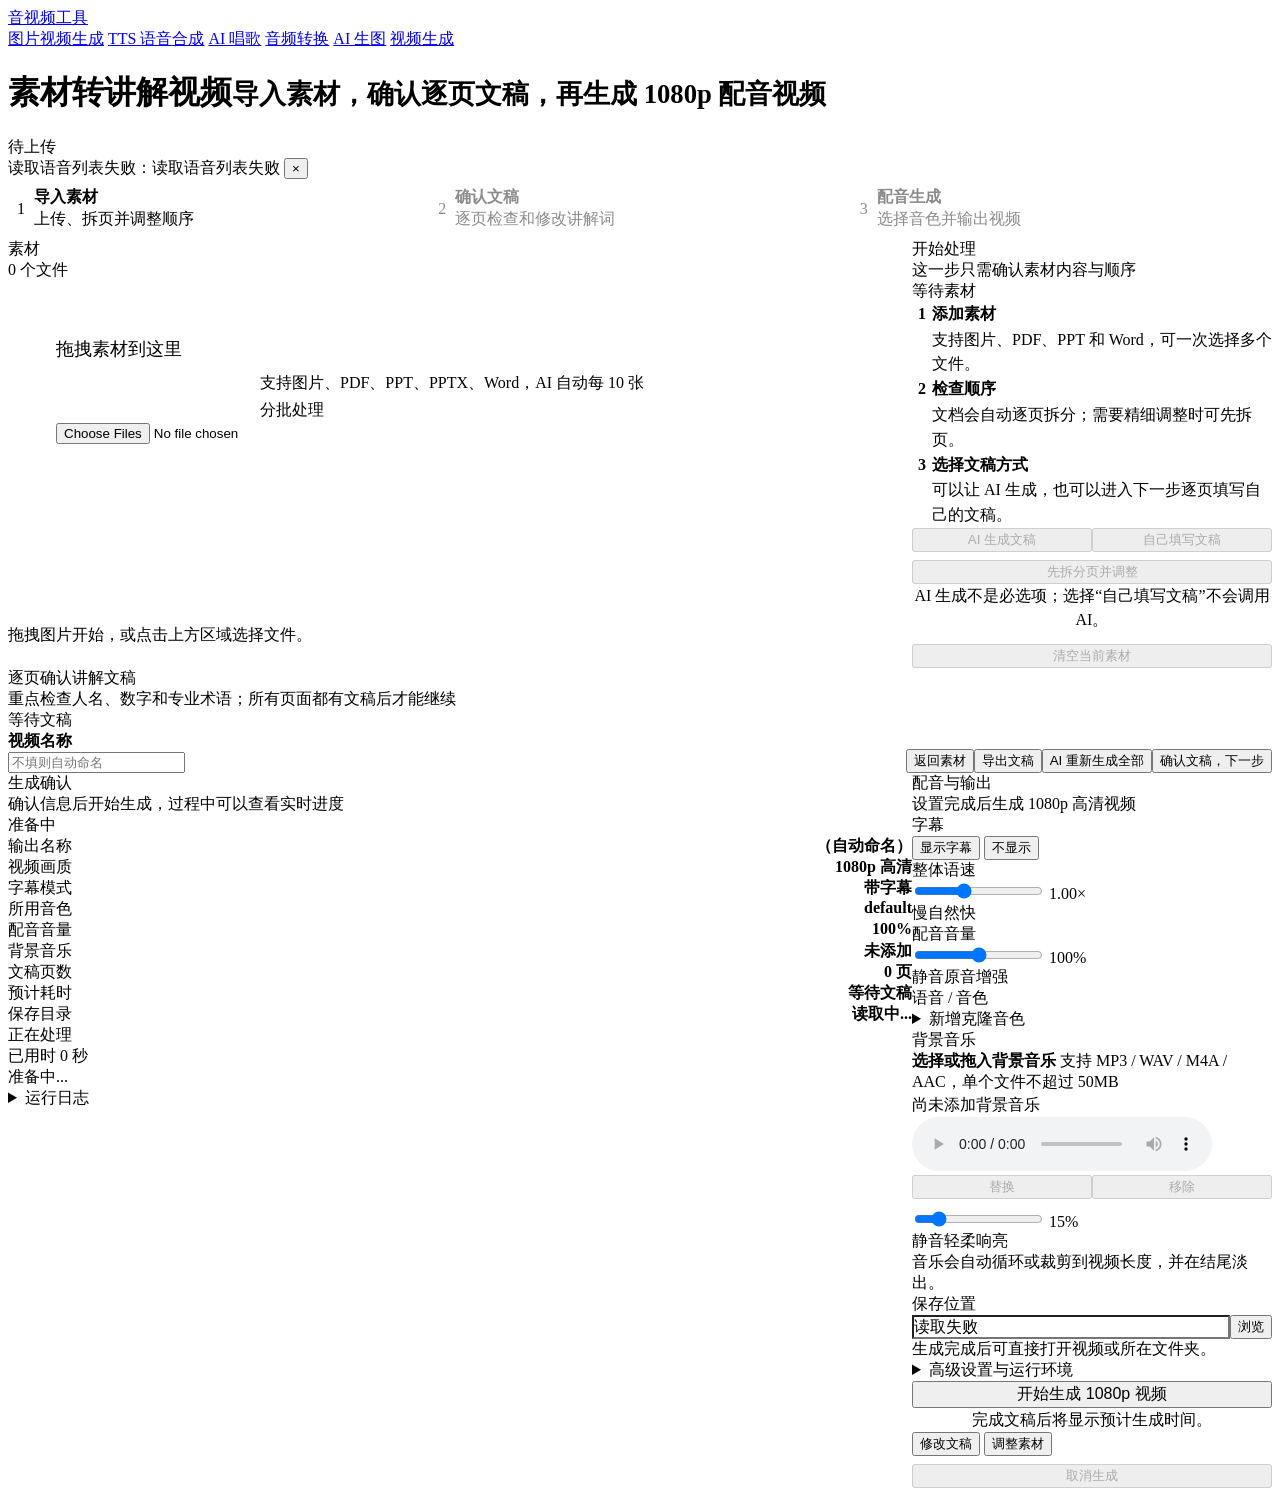
==== commit 5a1efc9c: "feat(videogen): 展示并接通 MiniMax H3 的全部可调参数 本次把视频页从「只有少数几个参数」扩到覆盖 H3 节点真实能力，并接进生成链路。  后端 src/videogen_c" ====
--- a/static/index.html
+++ b/static/index.html
@@ -567,6 +567,7 @@
                 <a class="nav-link" href="/singing">AI 唱歌</a>
 <a class="nav-link" href="/audio-converter">音频转换</a>
                 <a class="nav-link" href="/imagegen">AI 生图</a>
+                <a class="nav-link" href="/videogen">视频生成</a>
             </div>
         </nav>
         <header class="top">
@@ -2965,15 +2966,23 @@
             const gpuOn = c.gpu_accel
                 ? `<span class="gpu-on">开启</span>`
                 : `<span class="gpu-off">关闭</span>`;
+            // 克隆算力设备行：区分 NVIDIA CUDA 与 AMD ROCm 后端
+            let cloneRow = '';
+            if (c.clone_gpu_available) {
+                const be = c.clone_gpu_backend === 'rocm' ? 'ROCm' : 'CUDA';
+                const vram = c.clone_gpu_vram_gb ? ` · ${c.clone_gpu_vram_gb} GB` : '';
+                cloneRow = `<div class="row"><span>克隆算力</span><b>${escapeHtml((c.clone_gpu_name || 'GPU') + ' · ' + be + vram)}</b></div>`;
+            }
             document.getElementById('gpuGrid').innerHTML = `
                 <div class="row"><span>GPU 加速</span><b>${gpuOn}</b></div>
                 <div class="row"><span>CUDA 设备</span><b>${escapeHtml(c.cuda_device || 'CPU')}</b></div>
+                ${cloneRow}
                 <div class="row"><span>字幕对齐</span><b>${escapeHtml(align)}</b></div>
                 <div class="row"><span>Whisper 模型</span><b>${escapeHtml(c.whisper_model || 'base')}</b></div>
                 <div class="row"><span>NVENC 编码</span><b>${escapeHtml(nvenc)}</b></div>
             `;
             // 有 GPU 时默认展开
-            document.getElementById('gpuDetails').open = !!c.gpu_accel;
+            document.getElementById('gpuDetails').open = !!(c.gpu_accel || c.clone_gpu_available);
         }
 
         /* ===== 旁白 / 音色 GPU 加速状态显示（只读，后端无 /gpu-voice/* 路由） ===== */
@@ -2991,13 +3000,22 @@
                 const voicesData = voicesResp.ok ? (await safeReadJson(voicesResp)) : { voices: [] };
                 const hasCosyvoice3 = (voicesData.voices || []).some((v) => v.type === 'cosyvoice3');
                 const cosy3Ready = (voicesData.voices || []).some((v) => v.type === 'cosyvoice3' && v.available !== false);
+                // clone_gpu_* 由后端独立探测（NVIDIA CUDA / AMD ROCm 双后端）；
+                // 老版本后端没有这些字段时回退到 gpu_accel，保持兼容。
+                const cloneAvail = (cfg.clone_gpu_available !== undefined)
+                    ? !!cfg.clone_gpu_available
+                    : !!cfg.gpu_accel;
+                // 就绪状态以「当前选中引擎」的服务端判定为准；缺失时回退到旧逻辑。
+                const activeEng = voicesData.clone_engine || 'gptsovits';
+                const activeEngInfo = (voicesData.engines || {})[activeEng];
                 gpuVoiceState = {
-                    hardware_capable: !!cfg.gpu_accel,
-                    gpu_name: cfg.cuda_device || null,
-                    gpu_accel_enabled: !!cfg.gpu_accel,
-                    has_dependency: cosy3Ready,
+                    hardware_capable: cloneAvail,
+                    gpu_name: cfg.clone_gpu_name || cfg.cuda_device || null,
+                    gpu_backend: cfg.clone_gpu_backend || null,
+                    gpu_accel_enabled: cloneAvail,
+                    has_dependency: activeEngInfo ? !!activeEngInfo.ready : cosy3Ready,
                     has_cosyvoice3_voice: hasCosyvoice3,
-                    clone_engine: voicesData.clone_engine || 'gptsovits',
+                    clone_engine: activeEng,
                     engines: voicesData.engines || null,
                 };
                 activeCloneEngine = gpuVoiceState.clone_engine;
@@ -3022,7 +3040,8 @@
                 return;
             }
 
-            const gpuName = escapeHtml(s.gpu_name || 'NVIDIA GPU');
+            const backendTag = s.gpu_backend === 'rocm' ? ' · AMD ROCm' : '';
+            const gpuName = escapeHtml((s.gpu_name || 'GPU') + backendTag);
             let html = `<div class="gpu-voice-info">${gpuName}</div>`;
 
             if (s.gpu_accel_enabled && s.has_dependency) {
@@ -3044,8 +3063,8 @@
                         const info = s.engines[eng] || {};
                         const active = eng === s.clone_engine;
                         const disabled = !info.ready && !active;
-                        const title = info.reason || (active ? '当前克隆引擎' : `切换到 ${engineName(eng)}`);
-                        return `<button type="button" class="secondary" data-clone-engine="${eng}"${active ? ' data-active="1"' : ''}${disabled ? ' disabled' : ''} title="${escapeAttribute(title)}">${engineName(eng)}${active ? ' ✓' : ''}</button>`;
+                        const title = info.reason || (active ? '当前克隆引擎' : `切换到 ${engineNameOf(eng)}`);
+                        return `<button type="button" class="secondary" data-clone-engine="${eng}"${active ? ' data-active="1"' : ''}${disabled ? ' disabled' : ''} title="${escapeAttribute(title)}">${engineNameOf(eng)}${active ? ' ✓' : ''}</button>`;
                     }).join('')
                     + `</div>`;
             }
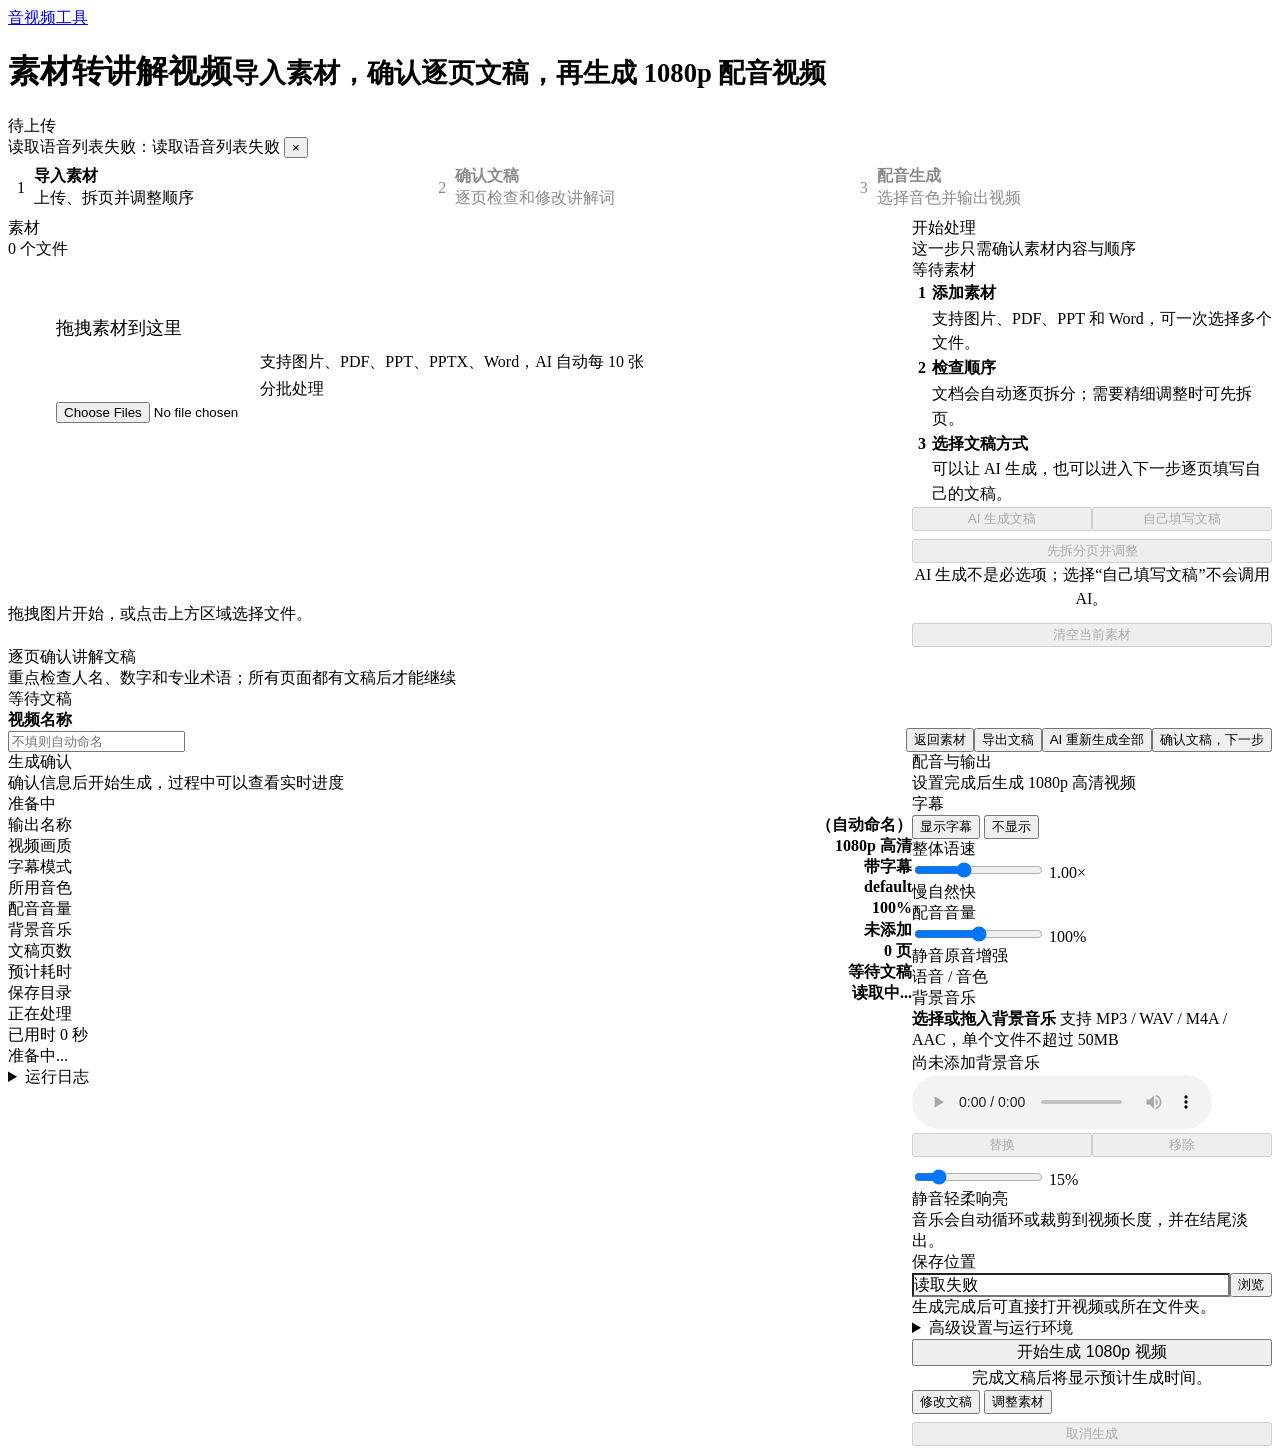
==== commit d412c41b: "refactor(web): 导航收敛为一级+下拉分组，生图一键联动视频首帧 - 导航单一来源：workspace.js NAV 配置统一渲染 7 个页面的导航   （此前每页复制一份标记），一级入口" ====
--- a/static/index.html
+++ b/static/index.html
@@ -3,7 +3,7 @@
 <head>
     <meta charset="UTF-8">
     <meta name="viewport" content="width=device-width, initial-scale=1.0">
-    <title>音视频工具</title>
+    <title>素材转视频 - 音视频工具</title>
     <link rel="stylesheet" href="/ui.css">
     <script src="/theme.js"></script>
     <script src="/app_common.js"></script>
@@ -561,14 +561,7 @@
     <main class="app">
         <nav class="mainnav" aria-label="主导航">
             <a class="nav-brand" href="/">音视频工具</a>
-            <div class="nav-links">
-                <a class="nav-link active" href="/" aria-current="page">图片视频生成</a>
-                <a class="nav-link" href="/tts">TTS 语音合成</a>
-                <a class="nav-link" href="/singing">AI 唱歌</a>
-<a class="nav-link" href="/audio-converter">音频转换</a>
-                <a class="nav-link" href="/imagegen">AI 生图</a>
-                <a class="nav-link" href="/videogen">视频生成</a>
-            </div>
+            <div class="nav-links"><!-- 由 workspace.js 按 NAV 配置统一渲染 --></div>
         </nav>
         <header class="top">
             <h1>素材转讲解视频<small>导入素材，确认逐页文稿，再生成 1080p 配音视频</small></h1>
@@ -755,54 +748,7 @@
                         <div class="field-label">语音 / 音色</div>
                         <div class="voice-list" id="voiceList" role="radiogroup" aria-label="选择配音音色"></div>
                         <div class="voice-error" id="voiceError" role="alert"></div>
-                        <details data-advanced="voice" data-advanced-title="音色管理" class="voice-create" id="voiceCreatePanel">
-                            <summary>新增克隆音色</summary>
-                            <div class="voice-create-body">
-                                <div class="voice-guide" aria-label="录音要求">
-                                    <div class="voice-guide-row"><b>1</b><span>准备一段<strong>单人、无音乐、无回声</strong>的清晰录音。</span></div>
-                                    <div class="voice-guide-row"><b>2</b><span>支持 WAV / MP3，3–120 秒，文件不超过 25MB；最终保留 3–15 秒。</span></div>
-                                    <div class="voice-guide-row"><b>3</b><span>系统会推荐人声片段；可微调、轻度降噪并试听后创建。</span></div>
-                                </div>
-                                <form id="voiceCreateForm">
-                                    <input id="voiceFileInput" type="file" accept=".wav,.mp3,audio/wav,audio/mpeg" hidden>
-                                    <div class="voice-drop" id="voiceDrop" role="button" tabindex="0" aria-controls="voiceFileInput">
-                                        <strong>选择或拖入参考音频</strong>
-                                        <span>建议自然说话，避免多人声和背景音乐</span>
-                                    </div>
-                                    <div class="voice-file-meta" id="voiceFileMeta">尚未选择文件</div>
-                                    <audio class="voice-audio-preview" id="voiceAudioPreview" controls preload="metadata"></audio>
-                                    <div class="voice-clip-editor" id="voiceClipEditor" hidden>
-                                        <canvas class="voice-waveform" id="voiceWaveform" role="slider" tabindex="0" aria-label="参考音频选区；拖动中间可移动，拖动左右边缘可调整时长；方向键移动，上下键调整时长" aria-valuemin="0" aria-valuemax="0" aria-valuenow="0"></canvas>
-                                        <div class="voice-clip-summary" id="voiceClipSelection">等待分析</div>
-                                        <label class="voice-denoise"><input id="voiceDenoiseInput" type="checkbox"><span>轻度降噪（适合底噪；明显背景音乐仍建议更换录音）</span></label>
-                                        <div class="voice-clip-actions">
-                                            <button id="voicePlaySelectionBtn" type="button">试听原选区</button>
-                                            <button id="voiceProcessedPreviewBtn" type="button">试听处理后</button>
-                                        </div>
-                                        <audio class="voice-processed-preview" id="voiceProcessedPreview" controls hidden></audio>
-                                    </div>
-                                    <div class="voice-train-fields">
-                                        <label><span>音色名称</span><input class="text-input" id="voiceNameInput" maxlength="30" placeholder="例如：产品经理小林" autocomplete="off"></label>
-                                        <label><span>参考音频语言</span><select class="text-input" id="voiceLanguageInput" aria-describedby="voiceLanguageHint">
-                                            <option value="auto">自动识别</option>
-                                            <option value="zh">中文</option>
-                                            <option value="en">英语</option>
-                                            <option value="ja">日语</option>
-                                            <option value="ko">韩语</option>
-                                            <option value="de">德语</option>
-                                            <option value="es">西班牙语</option>
-                                            <option value="fr">法语</option>
-                                            <option value="it">意大利语</option>
-                                            <option value="ru">俄语</option>
-                                        </select><small class="hint" id="voiceLanguageHint">留空逐字稿时，系统会按此语言引导识别；选择“自动识别”可自动判断。</small></label>
-                                        <label><span>录音逐字稿（选填）</span><textarea class="text-input" id="voiceRefTextInput" maxlength="500" placeholder="留空将自动识别；手动填写通常更准确"></textarea></label>
-                                        <label class="voice-train-consent"><input id="voiceConsentInput" type="checkbox"><span>我确认已获得该声音的使用授权，并同意仅在本机处理这段录音。</span></label>
-                                        <button class="primary voice-create-submit" id="voiceCreateBtn" type="submit">创建克隆音色</button>
-                                    </div>
-                                    <div class="voice-create-status" id="voiceCreateStatus" role="status" aria-live="polite"></div>
-                                </form>
-                            </div>
-                        </details>
+                        <div id="voiceCreateMount"></div><!-- 克隆音色表单由 voice_clone_form.js 渲染（与 TTS 页共用） -->
                     </div>
 
 <div data-advanced="output" data-advanced-title="音乐与输出">                    <div class="block">
@@ -875,6 +821,7 @@
     </div>
 
     <script src="/voice_clip_editor.js"></script>
+    <script src="/voice_clone_form.js"></script>
     <script>
         let API_BASE = resolveApiBase();
 
@@ -933,24 +880,6 @@
         // 语音相关
         const voiceList = document.getElementById('voiceList');
         const voiceError = document.getElementById('voiceError');
-        const voiceCreateForm = document.getElementById('voiceCreateForm');
-        const voiceFileInput = document.getElementById('voiceFileInput');
-        const voiceDrop = document.getElementById('voiceDrop');
-        const voiceFileMeta = document.getElementById('voiceFileMeta');
-        const voiceAudioPreview = document.getElementById('voiceAudioPreview');
-        const voiceNameInput = document.getElementById('voiceNameInput');
-        const voiceLanguageInput = document.getElementById('voiceLanguageInput');
-        const voiceRefTextInput = document.getElementById('voiceRefTextInput');
-        const voiceConsentInput = document.getElementById('voiceConsentInput');
-        const voiceCreateBtn = document.getElementById('voiceCreateBtn');
-        const voiceCreateStatus = document.getElementById('voiceCreateStatus');
-        const voiceClipEditorPanel = document.getElementById('voiceClipEditor');
-        const voiceWaveform = document.getElementById('voiceWaveform');
-        const voiceClipSelection = document.getElementById('voiceClipSelection');
-        const voiceDenoiseInput = document.getElementById('voiceDenoiseInput');
-        const voicePlaySelectionBtn = document.getElementById('voicePlaySelectionBtn');
-        const voiceProcessedPreviewBtn = document.getElementById('voiceProcessedPreviewBtn');
-        const voiceProcessedPreview = document.getElementById('voiceProcessedPreview');
         const voiceVolumeSlider = document.getElementById('voiceVolumeSlider');
         const voiceVolumeValue = document.getElementById('voiceVolumeValue');
         const backgroundMusicInput = document.getElementById('backgroundMusicInput');
@@ -989,8 +918,7 @@
         let selectedVoiceId = 'default';
         let currentVoices = [];
         const voiceGroupExpanded = { edge: false, clone: false };
-        let selectedVoiceFile = null;
-        let selectedVoiceFileUrl = '';
+        let voiceCloneForm = null;         // voice_clone_form.js 的句柄（下方挂载后赋值）
         let backgroundMusic = null;
         let manuscriptBusy = false;          // 生成文稿中（Step 1 loading）
         let manuscriptDirty = false;
@@ -2567,9 +2495,7 @@
             backgroundMusicInput.disabled = isRunning;
             backgroundMusicReplaceBtn.disabled = isRunning || !backgroundMusic;
             backgroundMusicRemoveBtn.disabled = isRunning || !backgroundMusic;
-            [voiceFileInput, voiceNameInput, voiceLanguageInput, voiceRefTextInput, voiceConsentInput, voiceCreateBtn].forEach((element) => {
-                element.disabled = isRunning;
-            });
+            voiceCloneForm?.setBusy(isRunning);
             updateVoiceControls();
             updateManuscriptHealth();
         }
@@ -2780,169 +2706,24 @@
             }
         }
 
-        function setVoiceCreateStatus(message, type = '') {
-            voiceCreateStatus.textContent = message;
-            voiceCreateStatus.className = `voice-create-status${type ? ` ${type}` : ''}`;
-        }
-
-        const voiceClipEditor = new VoiceClipEditor({
+        // 克隆音色表单已抽为共享模块 voice_clone_form.js（与 TTS 页共用同一份实现）
+        voiceCloneForm = VoiceCloneForm.mount(document.getElementById('voiceCreateMount'), {
+            summary: '新增克隆音色',
+            dropHint: '建议自然说话，避免多人声和背景音乐',
+            namePlaceholder: '例如：产品经理小林',
+            consentText: '我确认已获得该声音的使用授权，并同意仅在本机处理这段录音。',
+            submitLabel: '创建克隆音色',
+            apiBase: API_BASE,
+            requestUrl: (path) => API_BASE + path,
             fetcher: (path, options) => apiFetch(path, options),
-            sourceAudio: voiceAudioPreview,
-            panel: voiceClipEditorPanel,
-            canvas: voiceWaveform,
-            selectionLabel: voiceClipSelection,
-            denoiseInput: voiceDenoiseInput,
-            playSelectionBtn: voicePlaySelectionBtn,
-            previewBtn: voiceProcessedPreviewBtn,
-            processedAudio: voiceProcessedPreview,
-            setStatus: setVoiceCreateStatus,
-        });
-
-        function clearVoiceFilePreview() {
-            selectedVoiceFile = null;
-            if (selectedVoiceFileUrl) URL.revokeObjectURL(selectedVoiceFileUrl);
-            selectedVoiceFileUrl = '';
-            voiceAudioPreview.onloadedmetadata = null;
-            voiceAudioPreview.onerror = null;
-            voiceAudioPreview.pause();
-            voiceAudioPreview.removeAttribute('src');
-            voiceAudioPreview.classList.remove('active');
-            voiceFileInput.value = '';
-            voiceFileMeta.className = 'voice-file-meta';
-            voiceFileMeta.textContent = '尚未选择文件';
-            voiceClipEditor.reset();
-        }
-
-        function acceptVoiceFile(file) {
-            if (!file) return;
-            const ext = String(file.name || '').split('.').pop().toLowerCase();
-            if (!['wav', 'mp3'].includes(ext)) {
-                clearVoiceFilePreview();
-                setVoiceCreateStatus('格式不支持，请选择 WAV 或 MP3 文件。', 'error');
-                return;
-            }
-            if (file.size <= 0 || file.size > 25 * 1024 * 1024) {
-                clearVoiceFilePreview();
-                setVoiceCreateStatus(file.size <= 0 ? '音频文件为空。' : '文件超过 25MB，请压缩后再上传。', 'error');
-                return;
-            }
-
-            clearVoiceFilePreview();
-            selectedVoiceFile = file;
-            selectedVoiceFileUrl = URL.createObjectURL(file);
-            voiceAudioPreview.src = selectedVoiceFileUrl;
-            voiceAudioPreview.classList.add('active');
-            voiceFileMeta.textContent = `正在读取 ${file.name}…`;
-            setVoiceCreateStatus('');
-            voiceAudioPreview.onloadedmetadata = () => {
-                const duration = Number(voiceAudioPreview.duration || 0);
-                if (!Number.isFinite(duration) || duration < 3 || duration > 120) {
-                    const reason = duration < 3 ? '录音不足 3 秒，请选择更长的音频。' : '录音超过 120 秒，请先缩短后再上传。';
-                    clearVoiceFilePreview();
-                    setVoiceCreateStatus(reason, 'error');
-                    return;
-                }
-                voiceFileMeta.className = 'voice-file-meta ready';
-                voiceFileMeta.textContent = `${file.name} · ${duration.toFixed(1)} 秒 · ${(file.size / 1024 / 1024).toFixed(1)} MB`;
-                if (!voiceNameInput.value.trim()) {
-                    voiceNameInput.value = file.name.replace(/\.[^.]+$/, '').slice(0, 30);
-                }
-                voiceClipEditor.load(file, duration);
-            };
-            voiceAudioPreview.onerror = () => {
-                clearVoiceFilePreview();
-                setVoiceCreateStatus('无法读取这段音频，请确认文件未损坏。', 'error');
-            };
-        }
-
-        voiceDrop.addEventListener('click', () => voiceFileInput.click());
-        voiceDrop.addEventListener('keydown', (event) => {
-            if (event.key === 'Enter' || event.key === ' ') {
-                event.preventDefault();
-                voiceFileInput.click();
-            }
-        });
-        voiceFileInput.addEventListener('change', () => acceptVoiceFile(voiceFileInput.files[0]));
-        ['dragenter', 'dragover'].forEach((name) => voiceDrop.addEventListener(name, (event) => {
-            event.preventDefault();
-            voiceDrop.classList.add('dragover');
-        }));
-        ['dragleave', 'drop'].forEach((name) => voiceDrop.addEventListener(name, (event) => {
-            event.preventDefault();
-            voiceDrop.classList.remove('dragover');
-        }));
-        voiceDrop.addEventListener('drop', (event) => acceptVoiceFile(event.dataTransfer.files[0]));
-
-        voiceCreateForm.addEventListener('submit', async (event) => {
-            event.preventDefault();
-            const name = voiceNameInput.value.trim();
-            let language = voiceLanguageInput.value || 'auto';
-            let refText = voiceRefTextInput.value.trim();
-            if (!selectedVoiceFile) { setVoiceCreateStatus('请先选择参考音频。', 'error'); return; }
-            if (!name) { setVoiceCreateStatus('请填写音色名称。', 'error'); voiceNameInput.focus(); return; }
-            if (!voiceConsentInput.checked) { setVoiceCreateStatus('请先确认已获得声音使用授权。', 'error'); voiceConsentInput.focus(); return; }
-
-            voiceCreateBtn.disabled = true;
-            let autoTranscript = '';
-            try {
-                if (refText.length < 2) {
-                    voiceCreateBtn.textContent = '正在识别逐字稿…';
-                    setVoiceCreateStatus('未填写逐字稿，正在本机识别参考音频，请稍候…');
-                    const transcriptForm = new FormData();
-                    transcriptForm.append('file', selectedVoiceFile, selectedVoiceFile.name);
-                    transcriptForm.append('language', language);
-                    voiceClipEditor.appendTo(transcriptForm);
-                    const transcriptResponse = await TaskResume.request(API_BASE + '/voices/transcribe', { method: 'POST', body: transcriptForm });
-                    const transcriptResult = await safeReadJson(transcriptResponse);
-                    if (!transcriptResponse.ok || !transcriptResult.ok) {
-                        throw new Error(transcriptResult.reason || '没有识别到清晰文字，请手动填写逐字稿');
-                    }
-                    refText = transcriptResult.text.trim();
-                    autoTranscript = refText;
-                    voiceRefTextInput.value = refText;
-                    const detectedLanguage = String(transcriptResult.language || '').trim().toLowerCase();
-                    const detectedLanguageOption = Array.from(voiceLanguageInput.options).find((option) => option.value === detectedLanguage);
-                    if (language === 'auto' && detectedLanguageOption) {
-                        language = detectedLanguage;
-                        voiceLanguageInput.value = detectedLanguage;
-                    }
-                    setVoiceCreateStatus(`已自动识别并填入逐字稿：${refText}`);
-                }
-
-                const form = new FormData();
-                form.append('file', selectedVoiceFile, selectedVoiceFile.name);
-                form.append('name', name);
-                form.append('ref_text', refText);
-                form.append('language', language);
-                form.append('consent', 'true');
-                voiceClipEditor.appendTo(form);
-                voiceCreateBtn.textContent = '正在分析并创建…';
-                setVoiceCreateStatus(autoTranscript ? '逐字稿已应用，正在创建克隆音色…' : '正在检测有效人声并生成标准参考片段，请稍候…');
-                const response = await TaskResume.request(API_BASE + '/voices/create', { method: 'POST', body: form });
-                const result = await safeReadJson(response);
-                if (!response.ok || !result.ok) throw new Error(result.reason || result.error || '创建失败');
-                selectedVoiceId = result.voice.id;
-                const info = result.processing || {};
-                voiceCreateForm.reset();
-                clearVoiceFilePreview();
-                setVoiceCreateStatus(
-                    autoTranscript
-                        ? `「${name}」创建成功；自动识别逐字稿：${autoTranscript}`
-                        : info.auto_trimmed
-                        ? `「${name}」创建成功，已从 ${info.source_duration_sec} 秒录音中选取 ${info.duration_sec} 秒有效人声。`
-                        : `「${name}」创建成功，参考音频 ${info.duration_sec} 秒。`,
-                    'success'
-                );
+            formatError: formatFetchError,
+            onCreated: async ({ name, voiceId }) => {
+                selectedVoiceId = voiceId;
                 addLog(`已创建克隆音色「${name}」`, 'success');
                 await loadVoices();
                 loadGpuVoiceStatus();
-            } catch (error) {
-                setVoiceCreateStatus(formatFetchError(error), 'error');
-                addLog(`创建音色失败：${formatFetchError(error)}`, 'error');
-            } finally {
-                voiceCreateBtn.disabled = false;
-                voiceCreateBtn.textContent = '创建克隆音色';
-            }
+            },
+            onError: (error) => addLog(`创建音色失败：${formatFetchError(error)}`, 'error'),
         });
 
         /* ===== 性能 / GPU 配置 ===== */
